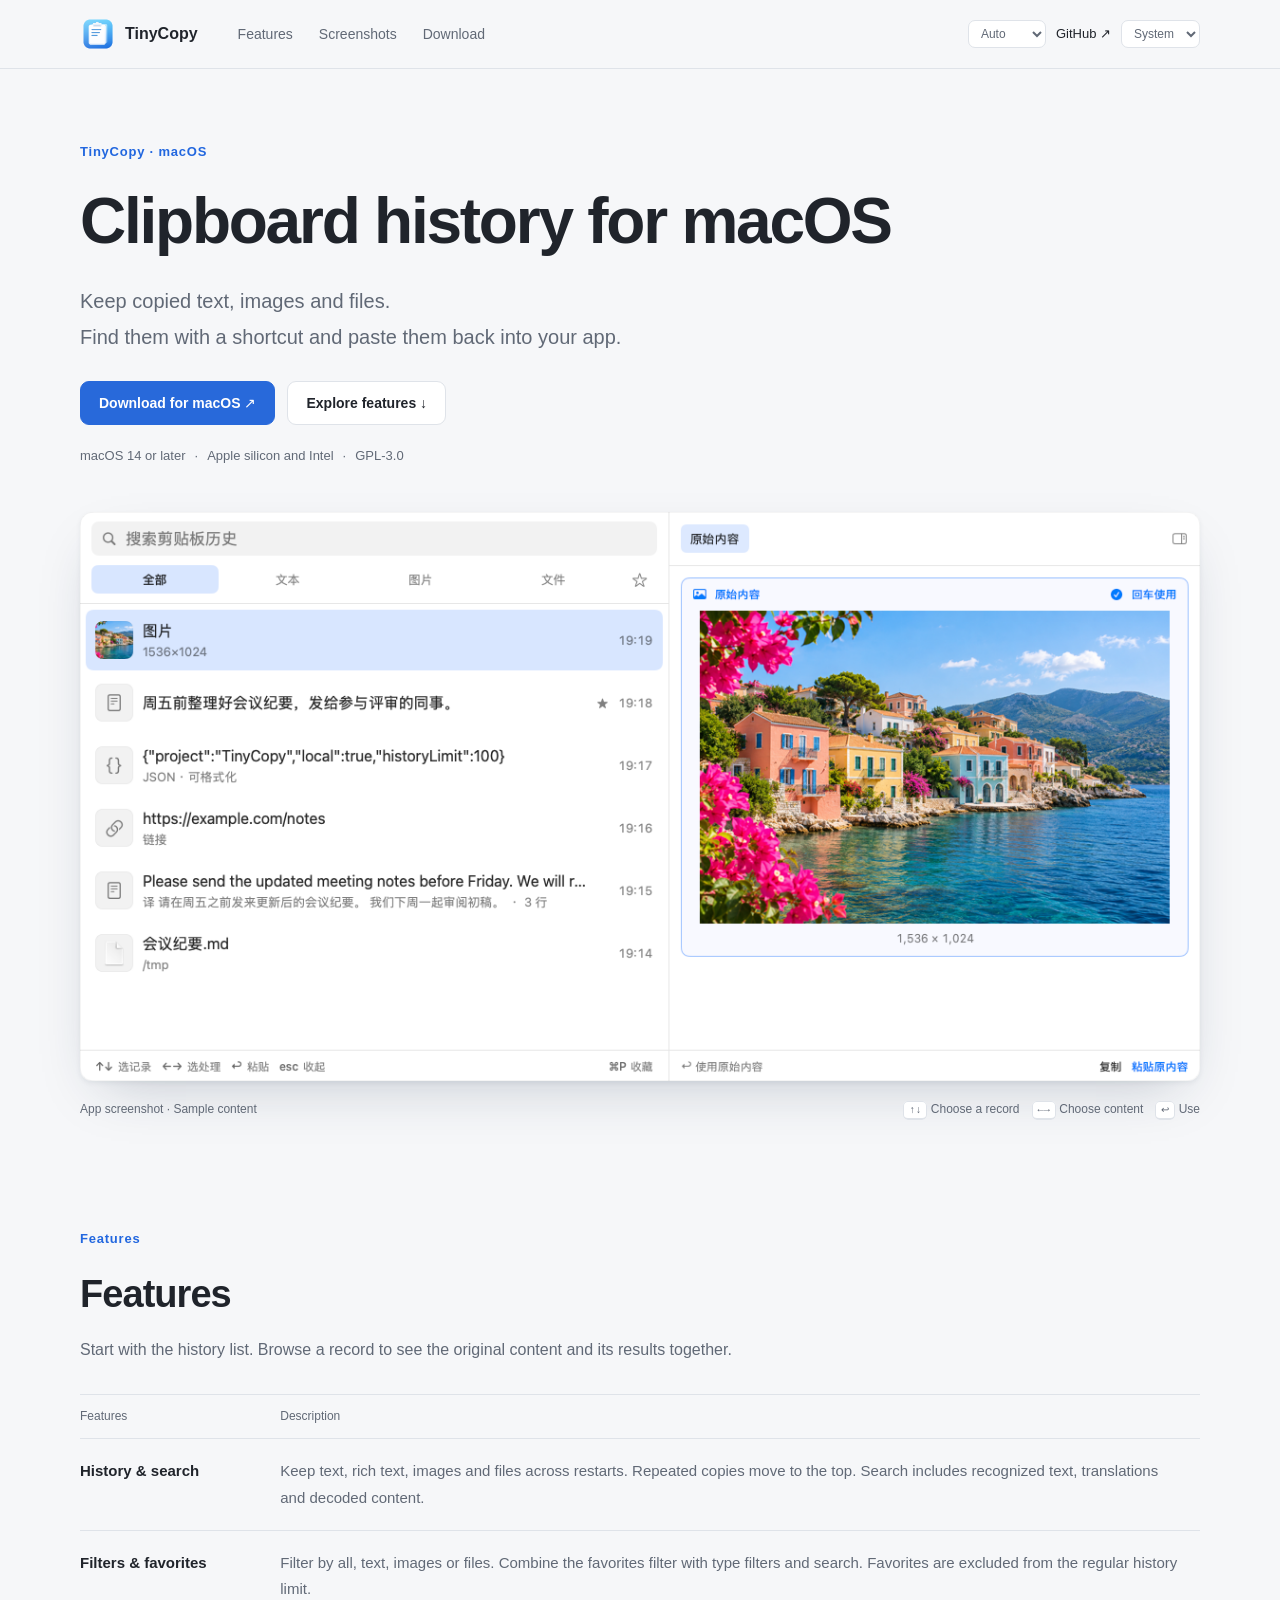
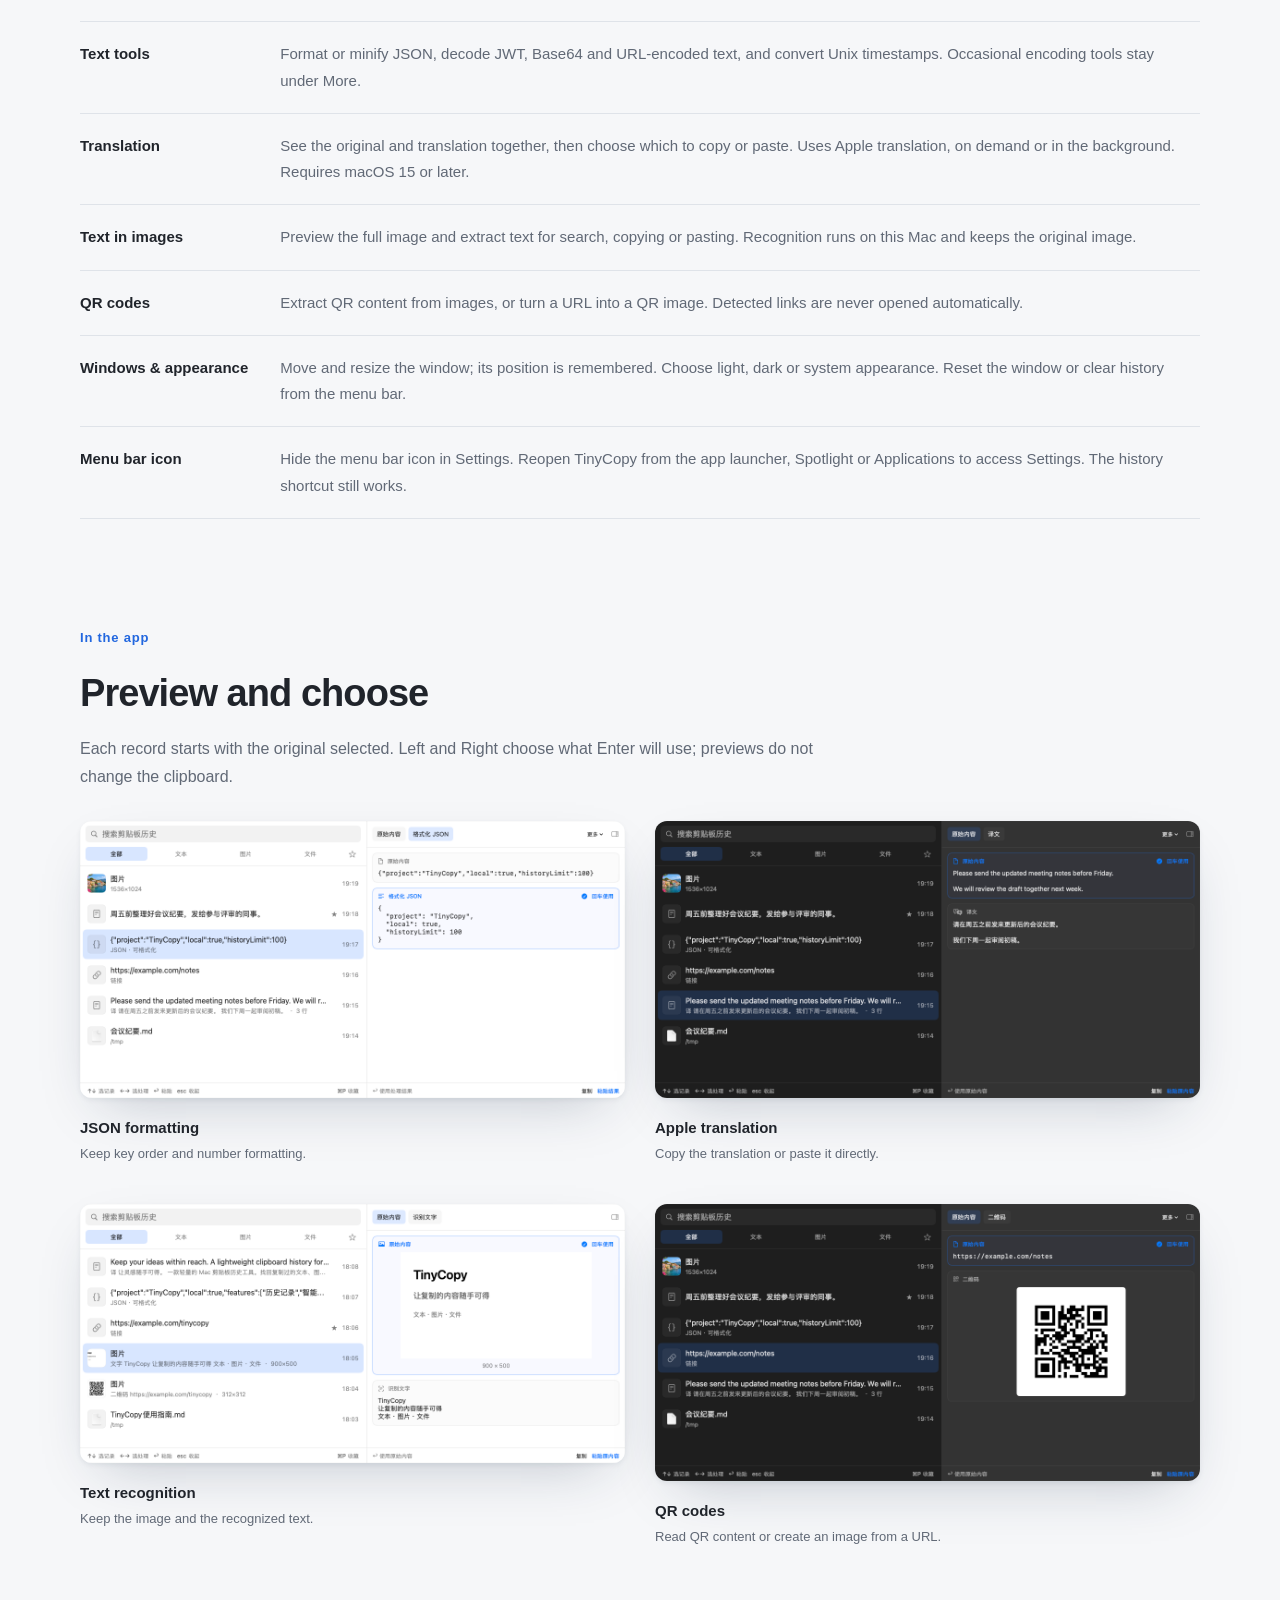
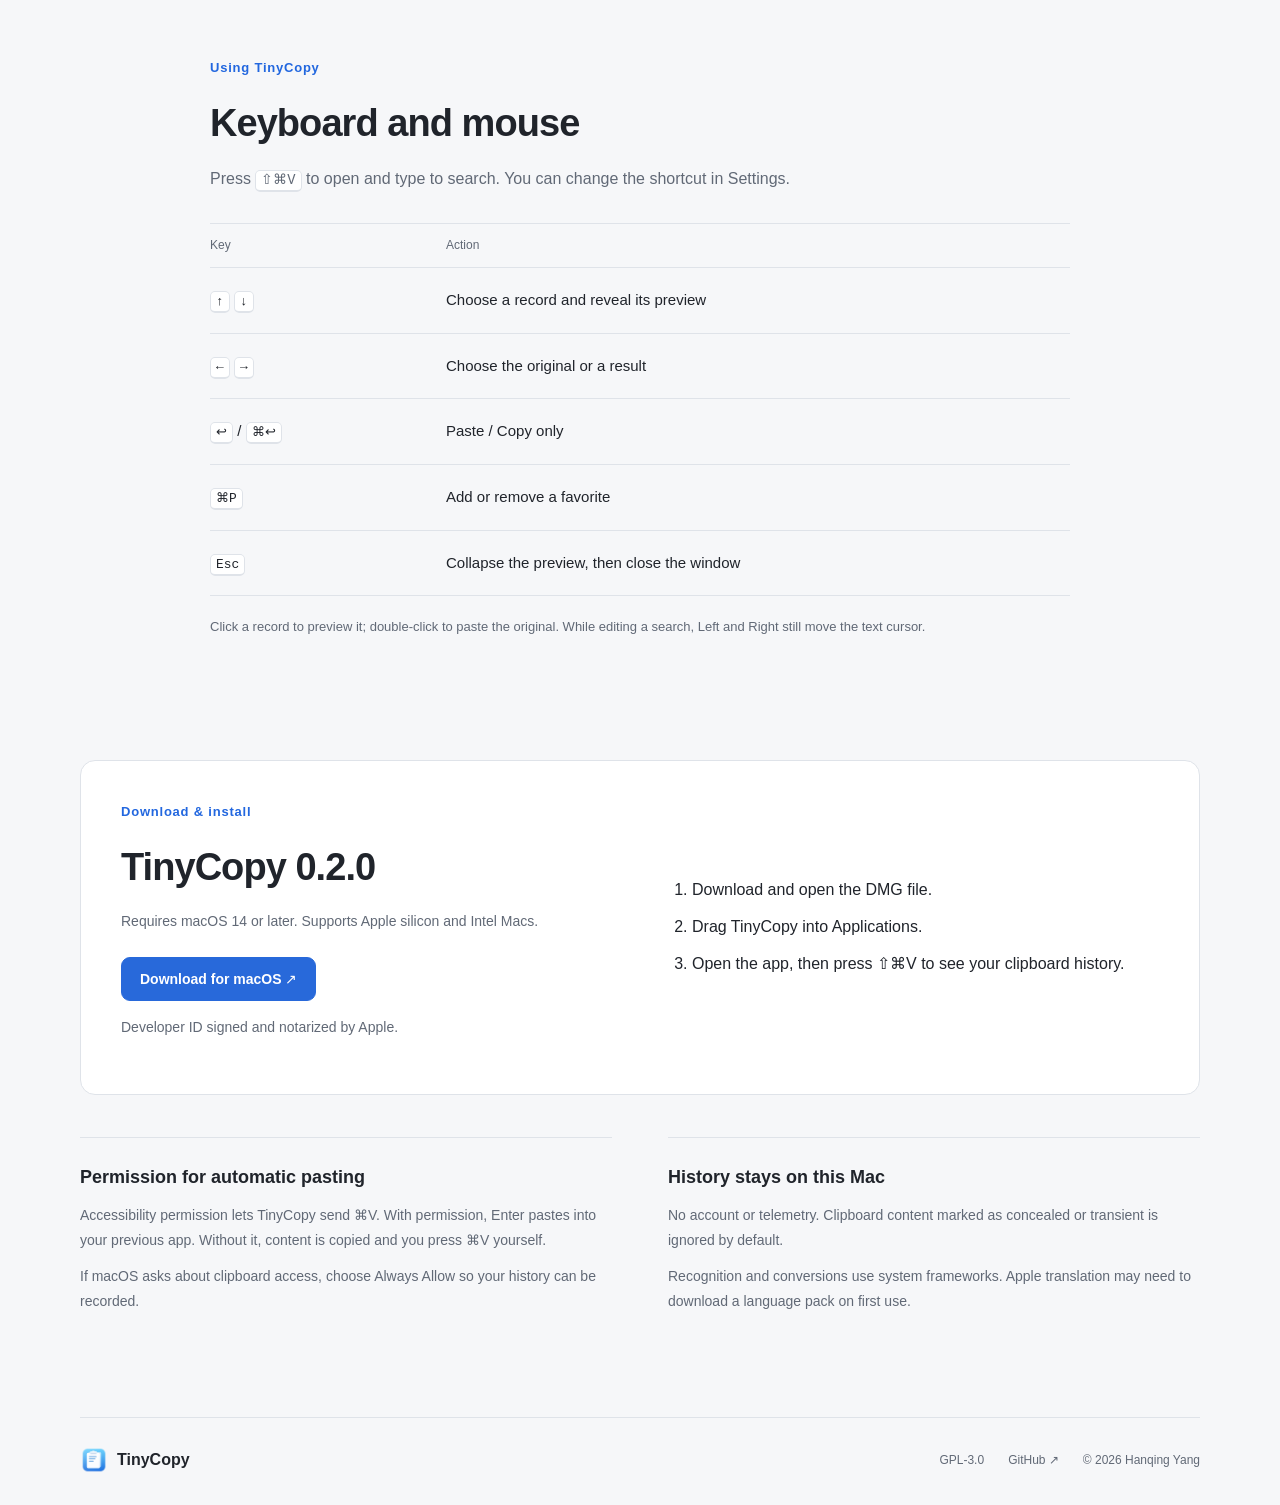
==== index.html @ bf24786d "Release TinyCopy 0.2.0" ====
<!doctype html>
<html lang="zh-CN">
<head>
  <meta charset="utf-8">
  <meta name="viewport" content="width=device-width, initial-scale=1">
  <meta name="description" content="TinyCopy 是一个 macOS 剪贴板历史工具，支持文本、图片、文件、搜索收藏、翻译、图片文字识别和二维码。GPL-3.0 开源。">
  <meta name="github-repository" content="YangHanqing/tinycopy">
  <meta property="og:title" content="TinyCopy — macOS 剪贴板历史工具">
  <meta property="og:description" content="保存复制过的文字、图片和文件。支持搜索、收藏、翻译和图片识别。">
  <meta property="og:type" content="website">
  <meta property="og:image" content="https://yanghanqing.github.io/tinycopy/assets/overview.png">
  <meta property="og:url" content="https://yanghanqing.github.io/tinycopy/">
  <meta name="twitter:card" content="summary_large_image">
  <title>TinyCopy — macOS 剪贴板历史工具</title>
  <link rel="icon" type="image/png" href="assets/icon.png">
  <link rel="apple-touch-icon" href="assets/icon.png">
  <script>
    try {
      var t = localStorage.getItem('tinycopy-theme');
      if (t === 'light' || t === 'dark') document.documentElement.dataset.theme = t;
      var l = localStorage.getItem('tinycopy-language');
      var browserLanguage = (navigator.languages && navigator.languages[0]) || navigator.language || 'en';
      document.documentElement.lang = (l === 'zh' || (l !== 'en' && /^zh/i.test(browserLanguage))) ? 'zh-CN' : 'en';
    } catch (_) {}
  </script>
  <link rel="stylesheet" href="style.css">
  <script src="script.js" defer></script>
</head>
<body>
  <a class="skip" href="#main" data-i18n="skip">跳到正文</a>
  <header class="topbar">
    <div class="wrap nav-row">
      <a class="brand" href="#"><img src="assets/icon.png" width="36" height="36" alt=""><span>TinyCopy</span></a>
      <nav aria-label="主导航" data-i18n-aria="navLabel"><a href="#features" data-i18n="navFeatures">功能</a><a href="#screenshots" data-i18n="navScreenshots">截图</a><a href="#install" data-i18n="navInstall">安装</a></nav>
      <div class="nav-tools">
        <label class="language-picker"><span class="sr-only">语言 / Language</span><select id="language" aria-label="语言 / Language"><option value="auto" data-i18n="langAuto">自动</option><option value="zh">中文</option><option value="en">English</option></select></label>
        <a data-repository-link hidden>GitHub ↗</a>
        <label class="theme-picker"><span class="sr-only" data-i18n="themeLabel">页面外观</span><select id="theme"><option value="system" data-i18n="themeSystem">跟随系统</option><option value="light" data-i18n="themeLight">浅色</option><option value="dark" data-i18n="themeDark">深色</option></select></label>
      </div>
    </div>
  </header>
  <main id="main">
    <section class="hero wrap">
      <p class="eyebrow">TinyCopy · macOS</p>
      <h1 data-i18n="title">macOS 剪贴板历史工具</h1>
      <p class="intro" data-i18n="intro">保存复制过的文字、图片和文件。<br>用快捷键查找，再粘贴回原来的应用。</p>
      <div class="actions"><a class="button primary" href="#install" data-i18n="download" data-releases-link>下载 macOS 版 ↗</a><a class="button" href="#features" data-i18n="seeFeatures">查看功能 ↓</a></div>
      <p class="meta"><span data-i18n="metaOS">macOS 14 及以上</span><i>·</i><span data-i18n="metaArch">Apple 芯片与 Intel</span><i>·</i><span class="license">GPL-3.0</span></p>
      <figure class="hero-figure">
        <button class="screenshot hero-shot" data-zoom aria-label="放大主界面截图" data-i18n-aria="zoomHero">
          <img class="light-shot" src="assets/overview.png" width="1180" height="600" alt="TinyCopy 浅色主界面，左侧为历史记录，右侧预览彩色海滨图片" data-i18n-alt="alt0">
          <img class="dark-shot" src="assets/overview-dark.png" width="1180" height="600" alt="TinyCopy 深色主界面与彩色图片预览" data-i18n-alt="alt1">
        </button>
        <figcaption><span data-i18n="heroCaption">主界面 · 示例内容</span><span><kbd>↑↓</kbd> <span data-i18n="keyRecords">选记录</span>　<kbd>←→</kbd> <span data-i18n="keyContent">选处理</span>　<kbd>↩</kbd> <span data-i18n="keyUse">使用</span></span></figcaption>
      </figure>
    </section>
    <section class="wrap section" id="features">
      <div class="section-heading"><p class="eyebrow" data-i18n="navFeatures">功能</p><h2 data-i18n="featuresTitle">功能一览</h2><p data-i18n="featuresIntro">默认打开历史列表。浏览记录时展开预览，原始内容与处理结果同时显示。</p></div>
      <div class="table-wrap"><table class="feature-table">
        <thead><tr><th scope="col" data-i18n="navFeatures">功能</th><th scope="col" data-i18n="tableDescription">说明</th></tr></thead>
        <tbody>
          <tr><th scope="row" data-i18n="historyName">历史与搜索</th><td data-i18n="historyDescription">记录文本、富文本、图片和文件，重启后保留。重复复制的内容移到顶部；搜索也能找到识别文字、译文和解码结果。</td></tr>
          <tr><th scope="row" data-i18n="favoritesName">分类与收藏</th><td data-i18n="favoritesDescription">按全部、文本、图片、文件筛选。星标可只看收藏，与分类和搜索叠加；收藏记录不受普通历史条数限制。</td></tr>
          <tr><th scope="row" data-i18n="toolsName">智能转换</th><td data-i18n="toolsDescription">JSON 格式化与压缩，JWT、Base64 和 URL 解码，Unix 时间戳转换。低频编码工具放在“更多”中。</td></tr>
          <tr><th scope="row" data-i18n="translationName">翻译</th><td data-i18n="translationDescription">同时查看原文和译文，选择后复制或粘贴。使用系统翻译，支持按需或自动后台翻译；需要 macOS 15 及以上。</td></tr>
          <tr><th scope="row" data-i18n="ocrName">图片文字</th><td data-i18n="ocrDescription">预览完整图片，提取文字用于搜索、复制和粘贴。文字识别在本机完成，不替换原图。</td></tr>
          <tr><th scope="row" data-i18n="qrName">二维码</th><td data-i18n="qrDescription">从图片中提取二维码内容，也可把网址生成二维码图片。不会自动打开识别出的链接。</td></tr>
          <tr><th scope="row" data-i18n="windowName">窗口与外观</th><td data-i18n="windowDescription">拖动、缩放并记住位置；支持浅色、深色和跟随系统。托盘菜单可重置窗口和清空历史。</td></tr>
          <tr><th scope="row" data-i18n="menuName">菜单栏入口</th><td data-i18n="menuDescription">可在设置中关闭菜单栏图标。关闭后，从应用启动器、Spotlight 或“应用程序”打开 TinyCopy 进入设置；历史快捷键仍可用。</td></tr>
        </tbody>
      </table></div>
    </section>
    <section class="wrap section" id="screenshots">
      <div class="section-heading"><p class="eyebrow" data-i18n="galleryEyebrow">实际界面</p><h2 data-i18n="galleryTitle">预览与处理</h2><p data-i18n="galleryDescription">每次换记录都选中原始内容。左右键只改变回车要使用的内容，不会自动改动剪贴板。</p></div>
      <div class="gallery">
        <figure><button class="screenshot" data-zoom aria-label="放大 JSON 转换截图" data-i18n-aria="zoomJSON"><img src="assets/smart-actions.png" width="1180" height="600" alt="JSON 原文和格式化结果" data-i18n-alt="alt2" loading="lazy"></button><figcaption><strong data-i18n="jsonCaption">JSON 格式化</strong><span data-i18n="jsonNote">保留键顺序和数字写法。</span></figcaption></figure>
        <figure><button class="screenshot" data-zoom aria-label="放大翻译截图" data-i18n-aria="zoomTranslation"><img src="assets/translation.png" width="1180" height="600" alt="英文原文与中文译文同时显示" data-i18n-alt="alt3" loading="lazy"></button><figcaption><strong data-i18n="translateCaption">系统翻译</strong><span data-i18n="translateNote">译文可复制，也可直接粘贴。</span></figcaption></figure>
        <figure><button class="screenshot" data-zoom aria-label="放大图片文字识别截图" data-i18n-aria="zoomOCR"><img src="assets/image-text.png" width="1180" height="560" alt="图片及识别出的文字" data-i18n-alt="alt4" loading="lazy"></button><figcaption><strong data-i18n="ocrCaption">图片文字识别</strong><span data-i18n="ocrNote">原图和文字都保留。</span></figcaption></figure>
        <figure><button class="screenshot" data-zoom aria-label="放大二维码截图" data-i18n-aria="zoomQR"><img src="assets/qrcode.png" width="1180" height="600" alt="根据网址生成的正方形二维码" data-i18n-alt="alt5" loading="lazy"></button><figcaption><strong data-i18n="qrName">二维码</strong><span data-i18n="qrNote">提取内容，或从网址生成图片。</span></figcaption></figure>
      </div>
    </section>
    <section class="wrap section usage" id="usage">
      <div class="section-heading"><p class="eyebrow" data-i18n="usageEyebrow">操作</p><h2 data-i18n="usageTitle">快捷键与鼠标</h2><p><span data-i18n="openBefore">按</span> <kbd>⇧⌘V</kbd> <span data-i18n="openAfter">打开，直接输入关键词搜索。快捷键可在设置中修改。</span></p></div>
      <div class="table-wrap"><table class="key-table"><thead><tr><th data-i18n="keyHeading">按键</th><th data-i18n="actionHeading">作用</th></tr></thead><tbody>
        <tr><td><kbd>↑</kbd> <kbd>↓</kbd></td><td data-i18n="keyMove">切换记录并展开预览</td></tr><tr><td><kbd>←</kbd> <kbd>→</kbd></td><td data-i18n="keySelect">选择原始内容或处理结果</td></tr><tr><td><kbd>↩</kbd> / <kbd>⌘↩</kbd></td><td data-i18n="keyPaste">粘贴 / 只复制</td></tr><tr><td><kbd>⌘P</kbd></td><td data-i18n="keyFavorite">收藏或取消收藏</td></tr><tr><td><kbd>Esc</kbd></td><td data-i18n="keyEscape">先收起预览，再关闭窗口</td></tr>
      </tbody></table></div>
      <p class="small-note" data-i18n="mouse">鼠标单击预览，双击粘贴原始内容。搜索文字编辑时，左右键仍用于移动光标。</p>
    </section>
    <section class="wrap section" id="install">
      <div class="install-block">
        <div><p class="eyebrow" data-i18n="installEyebrow">下载与安装</p><h2 data-i18n="installTitle">TinyCopy 0.2.0</h2><p data-i18n="installRequirements">需要 macOS 14 或更高版本，支持 Apple 芯片和 Intel Mac。</p><a class="button primary" data-releases-link href="https://github.com/YangHanqing/tinycopy/releases/latest" data-i18n="download">下载 macOS 版 ↗</a><p class="release-note" data-i18n="signed">Developer ID 签名，已通过 Apple 公证。</p></div>
        <ol class="install-steps"><li data-i18n="installStep1">下载并打开 DMG 文件。</li><li data-i18n="installStep2">将 TinyCopy 拖到“应用程序”文件夹。</li><li data-i18n="installStep3">打开应用，按 ⇧⌘V 查看剪贴板历史。</li></ol>
      </div>
      <div class="notes-grid"><article><h3 data-i18n="permissionTitle">自动粘贴需要授权</h3><p data-i18n="permissionDescription">辅助功能权限用于模拟 ⌘V。已授权时，回车直接粘贴到之前的应用；未授权时，内容只放回剪贴板，需自行按 ⌘V。</p><p data-i18n="clipboardPermission">若系统询问剪贴板访问权限，请选择“始终允许”，以便记录历史。</p></article><article><h3 data-i18n="privacyTitle">历史记录保存在本机</h3><p data-i18n="privacyDescription">没有账户，不收集遥测数据。默认忽略应用标记的保密或临时内容。</p><p data-i18n="frameworks">识别与转换使用系统框架；翻译首次使用某种语言时，可能需要系统下载语言包。</p></article></div>
    </section>
  </main>
  <footer class="wrap footer"><a class="brand" href="#"><img src="assets/icon.png" width="28" height="28" alt="">TinyCopy</a><div><a href="LICENSE">GPL-3.0</a><a data-repository-link hidden>GitHub ↗</a><span>© 2026 Hanqing Yang</span></div></footer>
  <dialog id="zoom" aria-label="截图大图" data-i18n-aria="zoomDialog"><button class="zoom-close" type="button" aria-label="关闭大图" data-i18n-aria="closeZoom" data-i18n="close">关闭 ×</button><img alt=""></dialog>
</body>
</html>
---- style.css ----
:root{color-scheme:light;--bg:#f6f7f9;--surface:#fff;--text:#20242b;--muted:#616976;--line:#dfe3e9;--accent:#2267df;--soft:#e9effb;--shadow:0 2px 5px #172a4610,0 22px 55px -22px #172a4640}
@media(prefers-color-scheme:dark){:root:not([data-theme=light]){color-scheme:dark;--bg:#17191d;--surface:#22252b;--text:#ebedf1;--muted:#a3aab5;--line:#363b44;--accent:#8db4ff;--soft:#273955;--shadow:0 2px 6px #0003,0 22px 55px -22px #0008}}
:root[data-theme=dark]{color-scheme:dark;--bg:#17191d;--surface:#22252b;--text:#ebedf1;--muted:#a3aab5;--line:#363b44;--accent:#8db4ff;--soft:#273955;--shadow:0 2px 6px #0003,0 22px 55px -22px #0008}
*{box-sizing:border-box}html{scroll-behavior:smooth;scroll-padding-top:88px}body{margin:0;background:var(--bg);color:var(--text);font:16px/1.75 -apple-system,BlinkMacSystemFont,"PingFang SC","Helvetica Neue",sans-serif;-webkit-font-smoothing:antialiased}a{color:inherit}button,select{font:inherit}button{color:inherit}button,a,select,summary{-webkit-tap-highlight-color:transparent}button:focus-visible,a:focus-visible,select:focus-visible,summary:focus-visible{outline:3px solid var(--accent);outline-offset:5px}.wrap{width:min(1120px,calc(100% - 64px));margin-inline:auto}img{display:block;max-width:100%;height:auto}figure{margin:0}h1,h2,h3,p{margin-top:0}h1{font-size:clamp(34px,5.6vw,64px);font-weight:650;line-height:1.24;letter-spacing:-.035em;margin-bottom:22px}h2{font-size:clamp(27px,3.2vw,38px);font-weight:620;line-height:1.35;letter-spacing:-.025em;margin-bottom:16px}h3{font-size:18px;font-weight:600;margin-bottom:10px}.sr-only{position:absolute;width:1px;height:1px;overflow:hidden;clip-path:inset(50%)}[hidden]{display:none!important}.skip{position:fixed;top:-100px;left:20px;z-index:99;background:var(--surface);padding:8px 14px}.skip:focus{top:10px}
.topbar{position:sticky;top:0;z-index:10;background:var(--bg);border-bottom:1px solid var(--line)}.nav-row{min-height:68px;display:flex;align-items:center;gap:40px}.brand{display:inline-flex;align-items:center;gap:9px;text-decoration:none;font-weight:650;white-space:nowrap}.brand img{flex:none}.nav-row nav{display:flex;gap:26px;font-size:14px;color:var(--muted)}.nav-row nav a,.nav-tools a{text-decoration:none}.nav-row a:hover{color:var(--accent)}.nav-tools{display:flex;align-items:center;gap:20px;margin-left:auto;font-size:13px}.theme-picker select{max-width:120px;color:var(--muted);background:var(--surface);border:1px solid var(--line);border-radius:7px;padding:5px 8px;font-size:12px}
.hero{padding-top:72px}.eyebrow{color:var(--accent);font-size:13px;font-weight:600;letter-spacing:.06em;margin-bottom:18px}.intro{font-size:20px;line-height:1.8;color:var(--muted);margin-bottom:26px}.actions{display:flex;gap:12px;flex-wrap:wrap}.button{display:inline-flex;gap:24px;align-items:center;justify-content:center;min-height:44px;padding:8px 18px;border:1px solid var(--line);border-radius:9px;background:var(--surface);text-decoration:none;font-size:14px;font-weight:550}.button.primary{background:#2869da;color:#fff;border-color:#2869da}.button:hover{filter:brightness(.95)}.meta{font-size:13px;color:var(--muted);margin:20px 0 0}.meta span{margin-inline:9px}.hero-figure{margin-top:44px}.screenshot{padding:0;border:0;background:transparent;display:block;width:100%;cursor:zoom-in;border-radius:12px;box-shadow:var(--shadow);overflow:hidden}.screenshot img{width:100%}.hero-figure figcaption{display:flex;justify-content:space-between;gap:16px;margin-top:18px;color:var(--muted);font-size:12px}.dark-shot{display:none}@media(prefers-color-scheme:dark){:root:not([data-theme=light]) .dark-shot{display:block}:root:not([data-theme=light]) .light-shot{display:none}}:root[data-theme=dark] .dark-shot{display:block}:root[data-theme=dark] .light-shot{display:none}
.section{padding-top:108px}.section-heading{max-width:760px;margin-bottom:30px}.section-heading p:not(.eyebrow){color:var(--muted);margin-bottom:0}.table-wrap{width:100%;overflow-x:auto;border-top:1px solid var(--line)}table{border-collapse:collapse;width:100%;text-align:left;font-size:15px}th,td{padding:19px 16px;border-bottom:1px solid var(--line);vertical-align:top}thead{font-size:12px;color:var(--muted)}thead th{font-weight:500;padding-block:11px}.feature-table tbody th{width:180px;font-size:15px;font-weight:550;white-space:nowrap}.feature-table td{color:var(--muted)}th:first-child,td:first-child{padding-left:0}.gallery{display:grid;grid-template-columns:repeat(2,minmax(0,1fr));gap:38px 30px}.gallery figcaption{display:flex;flex-direction:column;gap:2px;margin-top:17px;font-size:13px;color:var(--muted)}.gallery figcaption strong{font-size:15px;font-weight:550;color:var(--text)}.usage{max-width:860px;margin-inline:auto}.key-table td:first-child{width:220px}kbd,code{font-family:ui-monospace,"SF Mono",Menlo,monospace}kbd{white-space:nowrap;font-size:.86em;border:1px solid var(--line);border-bottom-width:2px;border-radius:5px;padding:2px 5px;background:var(--surface)}.small-note{font-size:13px;color:var(--muted);margin-top:20px}
.install-block{display:grid;grid-template-columns:1fr 1fr;gap:56px;padding:40px;border:1px solid var(--line);border-radius:15px;background:var(--surface)}.install-block p:not(.eyebrow){color:var(--muted);font-size:14px}.install-block .button{margin-top:10px}.release-note{margin-top:14px}.install-details summary{cursor:pointer;font-size:15px;font-weight:550}.install-details p{margin-top:15px}.install-details pre{white-space:pre-wrap;word-break:break-word;font-size:13px;line-height:1.9;padding:18px;background:var(--bg);border:1px solid var(--line);border-radius:8px;overflow:auto}.notes-grid{display:grid;grid-template-columns:1fr 1fr;gap:56px;margin-top:42px}.notes-grid article{border-top:1px solid var(--line);padding-top:24px}.notes-grid p{font-size:14px;color:var(--muted);margin-bottom:12px}.footer{border-top:1px solid var(--line);margin-top:92px;padding-top:28px;padding-bottom:32px;display:flex;justify-content:space-between;align-items:center;gap:24px}.footer>div{display:flex;align-items:center;gap:24px;color:var(--muted);font-size:12px}.footer a{text-decoration:none}
dialog{max-width:min(96vw,1400px);max-height:94vh;padding:48px 16px 16px;border:1px solid var(--line);border-radius:14px;background:var(--surface);color:var(--text);overflow:auto}dialog::backdrop{background:#0b111cbb;backdrop-filter:blur(8px)}dialog img{max-height:calc(90vh - 64px);object-fit:contain}.zoom-close{position:absolute;right:16px;top:10px;border:0;background:transparent;padding:4px 6px;cursor:pointer;font-size:13px}
@media(max-width:760px){.wrap{width:calc(100% - 36px)}.nav-row{min-height:60px;gap:16px}.nav-row nav{display:none}.nav-tools{gap:12px}.brand img{width:31px;height:31px}.hero{padding-top:44px}.intro{font-size:17px}.meta{font-size:12px;max-width:290px;line-height:2}.hero-figure{margin-top:30px}.hero-figure figcaption{flex-direction:column;gap:8px;font-size:11px}.section{padding-top:68px}.feature-table tbody th{width:102px;font-size:14px}td,th{padding:16px 10px}table{font-size:14px}.gallery{grid-template-columns:1fr;gap:28px}.install-block{grid-template-columns:1fr;gap:22px;padding:24px}.notes-grid{grid-template-columns:1fr;gap:22px}.footer{margin-top:64px;align-items:flex-start;flex-direction:column;gap:16px}.footer>div{gap:20px;flex-wrap:wrap}.key-table td:first-child{width:140px}}
@media(prefers-reduced-motion:reduce){html{scroll-behavior:auto}}

.intro{white-space:pre-line}.meta>span{margin:0;display:inline}.meta>i{font-style:normal;margin-inline:9px}.meta .license{white-space:nowrap}.language-picker select{color:var(--muted);background:var(--surface);border:1px solid var(--line);border-radius:7px;padding:5px 8px;font-size:12px;max-width:90px}.install-steps{padding-left:24px;margin:4px 0;font-size:16px;line-height:2.3}.install-block{align-items:center}.nav-tools{gap:10px}
@media(max-width:440px){.nav-row{gap:8px}.nav-tools{gap:6px}.theme-picker select{max-width:92px;font-size:11px}.language-picker select{max-width:76px;font-size:11px}.nav-tools>a{display:none}.meta{max-width:none}.brand{font-size:15px}.hero{padding-top:36px}h1{font-size:34px}.install-steps{font-size:14px;line-height:2}}

@media(max-width:760px){.feature-table tbody th{white-space:normal}}
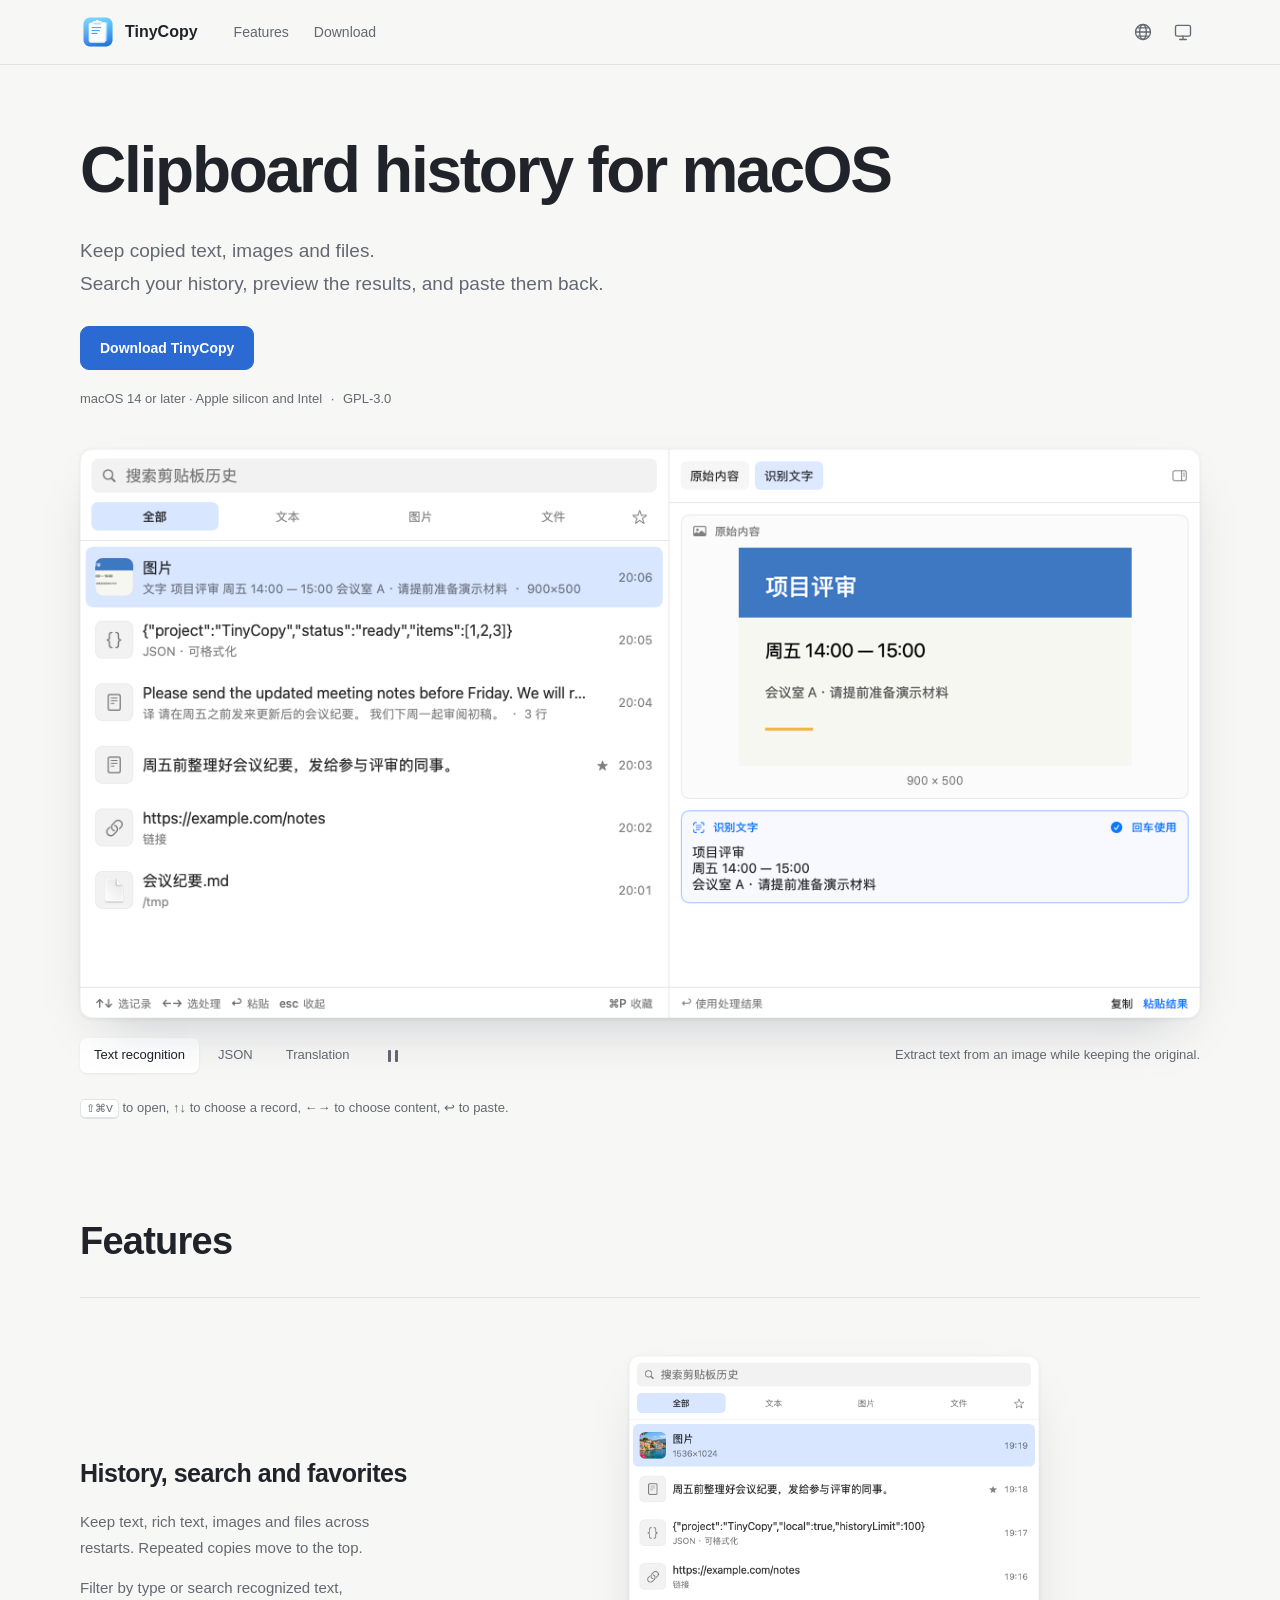
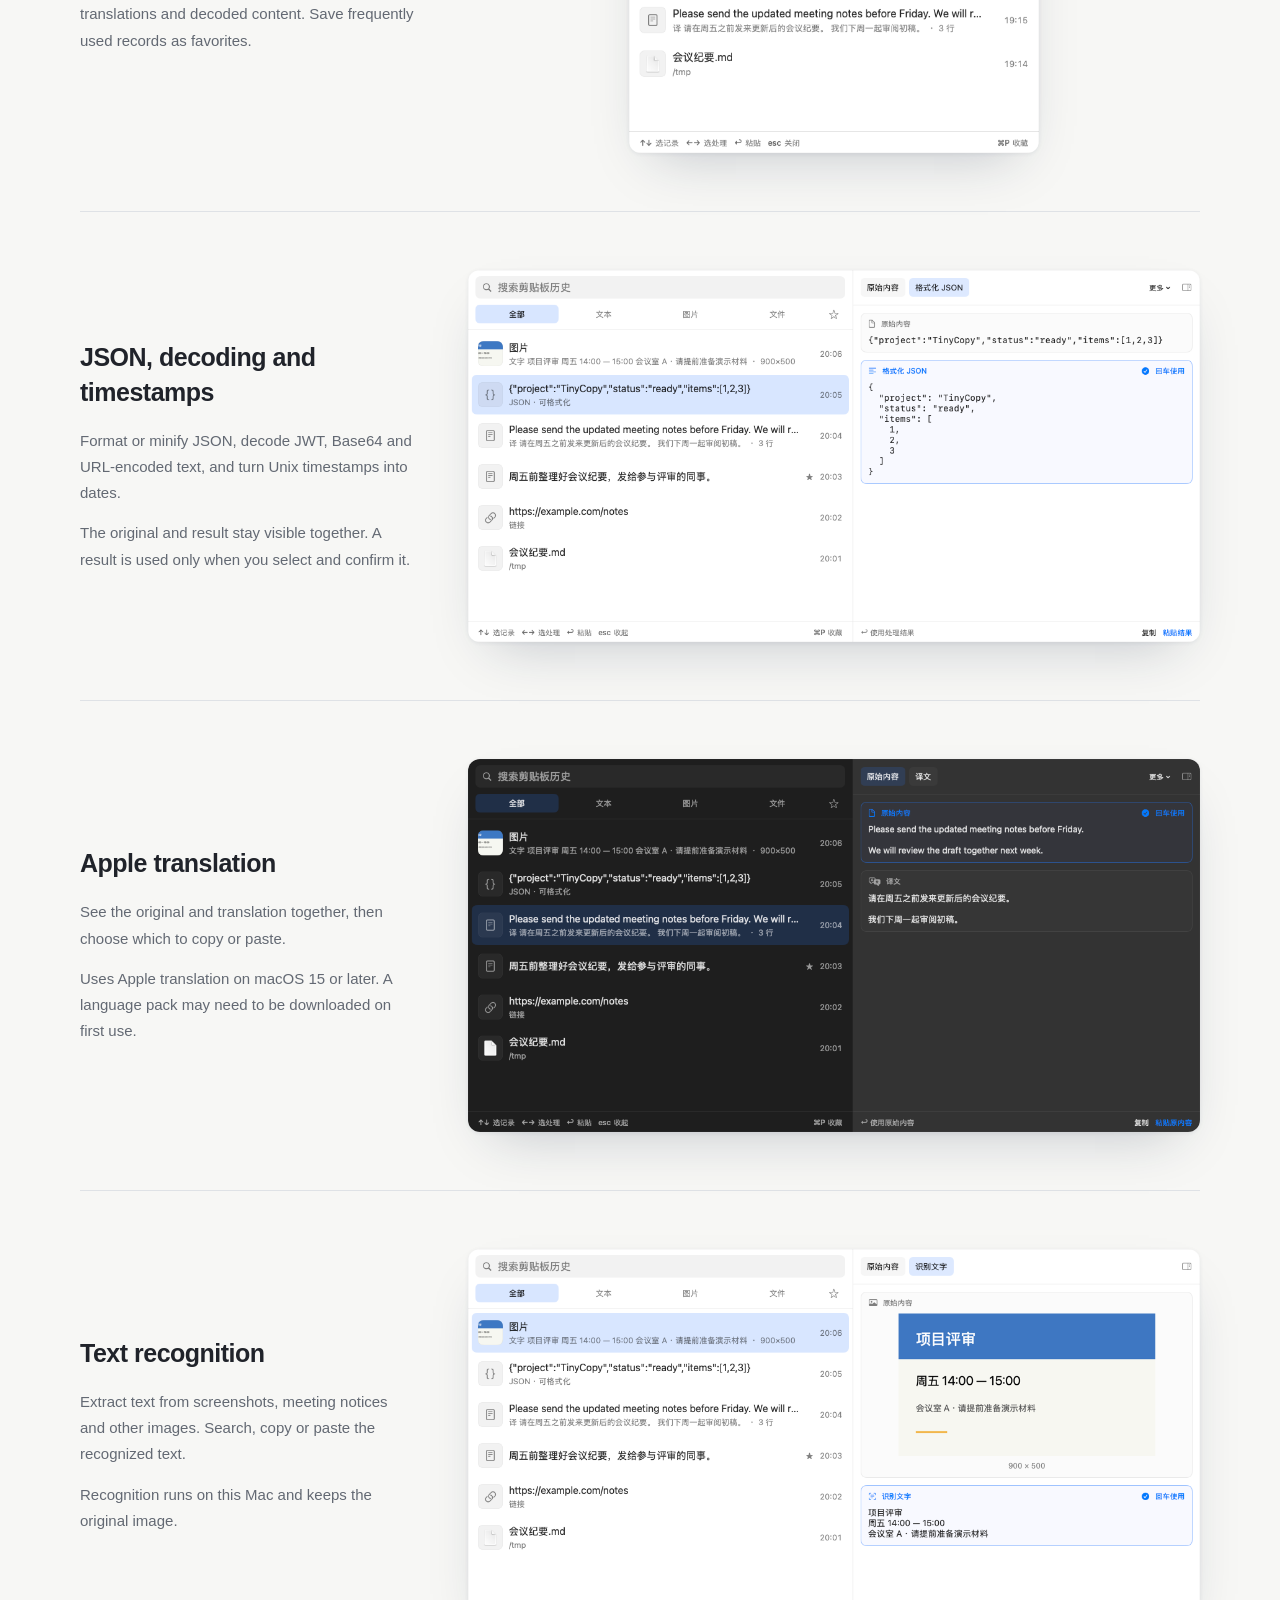
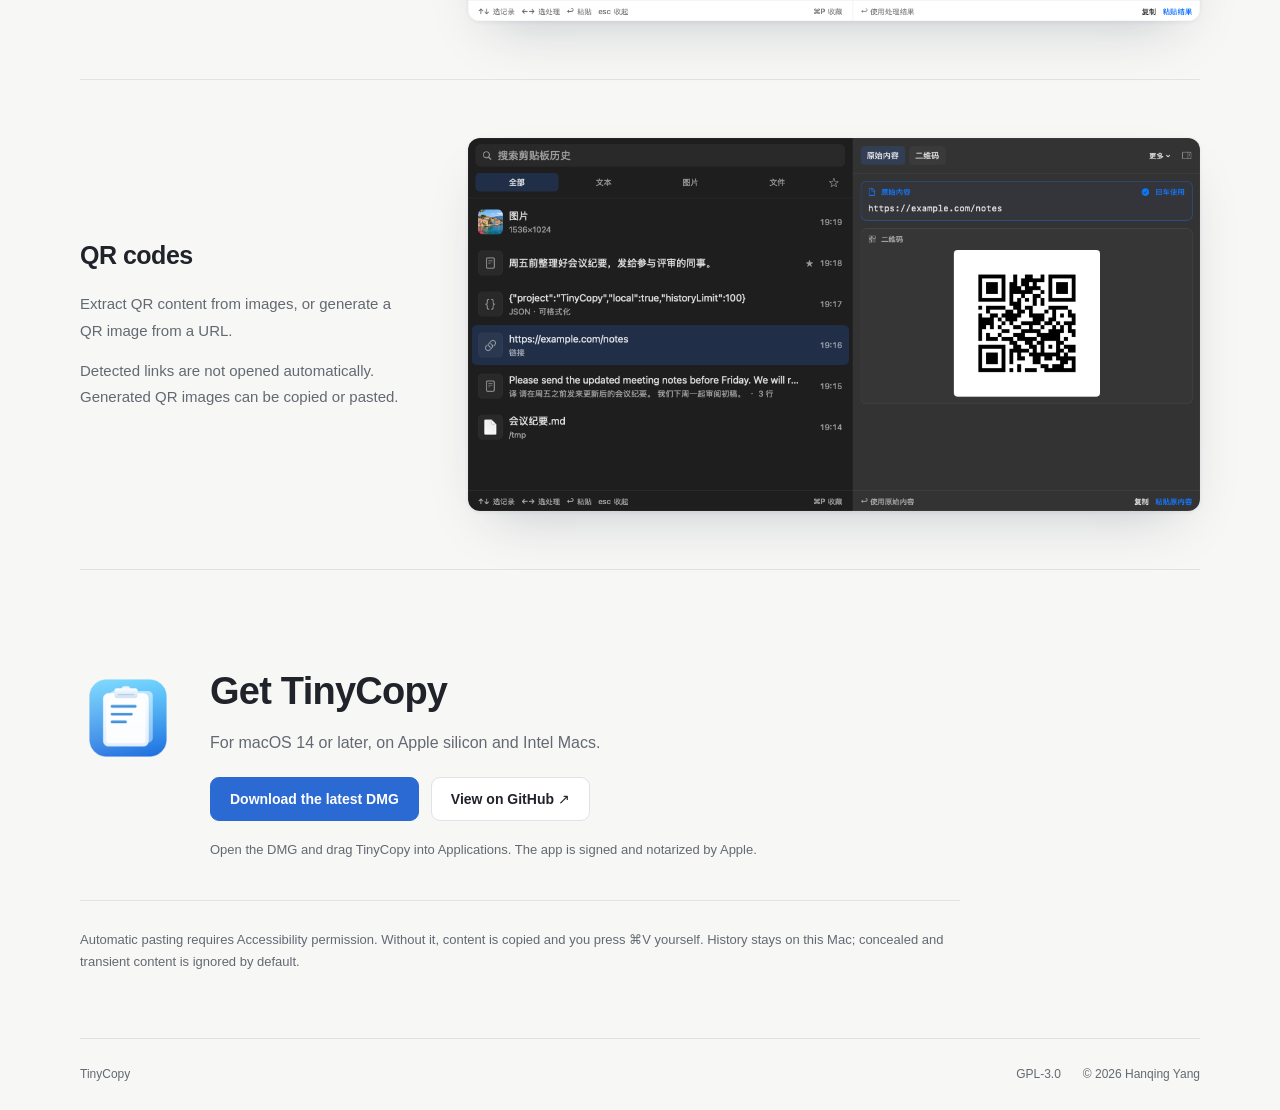
==== commit 53dc1e5f: "Refresh product page and bilingual README" ====
--- a/index.html
+++ b/index.html
@@ -1,100 +1,93 @@
 <!doctype html>
 <html lang="zh-CN">
 <head>
-  <meta charset="utf-8">
-  <meta name="viewport" content="width=device-width, initial-scale=1">
-  <meta name="description" content="TinyCopy 是一个 macOS 剪贴板历史工具，支持文本、图片、文件、搜索收藏、翻译、图片文字识别和二维码。GPL-3.0 开源。">
-  <meta name="github-repository" content="YangHanqing/tinycopy">
-  <meta property="og:title" content="TinyCopy — macOS 剪贴板历史工具">
-  <meta property="og:description" content="保存复制过的文字、图片和文件。支持搜索、收藏、翻译和图片识别。">
-  <meta property="og:type" content="website">
-  <meta property="og:image" content="https://yanghanqing.github.io/tinycopy/assets/overview.png">
-  <meta property="og:url" content="https://yanghanqing.github.io/tinycopy/">
-  <meta name="twitter:card" content="summary_large_image">
-  <title>TinyCopy — macOS 剪贴板历史工具</title>
-  <link rel="icon" type="image/png" href="assets/icon.png">
-  <link rel="apple-touch-icon" href="assets/icon.png">
-  <script>
-    try {
-      var t = localStorage.getItem('tinycopy-theme');
-      if (t === 'light' || t === 'dark') document.documentElement.dataset.theme = t;
-      var l = localStorage.getItem('tinycopy-language');
-      var browserLanguage = (navigator.languages && navigator.languages[0]) || navigator.language || 'en';
-      document.documentElement.lang = (l === 'zh' || (l !== 'en' && /^zh/i.test(browserLanguage))) ? 'zh-CN' : 'en';
-    } catch (_) {}
-  </script>
-  <link rel="stylesheet" href="style.css">
-  <script src="script.js" defer></script>
-</head>
-<body>
-  <a class="skip" href="#main" data-i18n="skip">跳到正文</a>
-  <header class="topbar">
-    <div class="wrap nav-row">
-      <a class="brand" href="#"><img src="assets/icon.png" width="36" height="36" alt=""><span>TinyCopy</span></a>
-      <nav aria-label="主导航" data-i18n-aria="navLabel"><a href="#features" data-i18n="navFeatures">功能</a><a href="#screenshots" data-i18n="navScreenshots">截图</a><a href="#install" data-i18n="navInstall">安装</a></nav>
-      <div class="nav-tools">
-        <label class="language-picker"><span class="sr-only">语言 / Language</span><select id="language" aria-label="语言 / Language"><option value="auto" data-i18n="langAuto">自动</option><option value="zh">中文</option><option value="en">English</option></select></label>
-        <a data-repository-link hidden>GitHub ↗</a>
-        <label class="theme-picker"><span class="sr-only" data-i18n="themeLabel">页面外观</span><select id="theme"><option value="system" data-i18n="themeSystem">跟随系统</option><option value="light" data-i18n="themeLight">浅色</option><option value="dark" data-i18n="themeDark">深色</option></select></label>
-      </div>
-    </div>
-  </header>
-  <main id="main">
-    <section class="hero wrap">
-      <p class="eyebrow">TinyCopy · macOS</p>
-      <h1 data-i18n="title">macOS 剪贴板历史工具</h1>
-      <p class="intro" data-i18n="intro">保存复制过的文字、图片和文件。<br>用快捷键查找，再粘贴回原来的应用。</p>
-      <div class="actions"><a class="button primary" href="#install" data-i18n="download" data-releases-link>下载 macOS 版 ↗</a><a class="button" href="#features" data-i18n="seeFeatures">查看功能 ↓</a></div>
-      <p class="meta"><span data-i18n="metaOS">macOS 14 及以上</span><i>·</i><span data-i18n="metaArch">Apple 芯片与 Intel</span><i>·</i><span class="license">GPL-3.0</span></p>
-      <figure class="hero-figure">
-        <button class="screenshot hero-shot" data-zoom aria-label="放大主界面截图" data-i18n-aria="zoomHero">
-          <img class="light-shot" src="assets/overview.png" width="1180" height="600" alt="TinyCopy 浅色主界面，左侧为历史记录，右侧预览彩色海滨图片" data-i18n-alt="alt0">
-          <img class="dark-shot" src="assets/overview-dark.png" width="1180" height="600" alt="TinyCopy 深色主界面与彩色图片预览" data-i18n-alt="alt1">
-        </button>
-        <figcaption><span data-i18n="heroCaption">主界面 · 示例内容</span><span><kbd>↑↓</kbd> <span data-i18n="keyRecords">选记录</span>　<kbd>←→</kbd> <span data-i18n="keyContent">选处理</span>　<kbd>↩</kbd> <span data-i18n="keyUse">使用</span></span></figcaption>
-      </figure>
-    </section>
-    <section class="wrap section" id="features">
-      <div class="section-heading"><p class="eyebrow" data-i18n="navFeatures">功能</p><h2 data-i18n="featuresTitle">功能一览</h2><p data-i18n="featuresIntro">默认打开历史列表。浏览记录时展开预览，原始内容与处理结果同时显示。</p></div>
-      <div class="table-wrap"><table class="feature-table">
-        <thead><tr><th scope="col" data-i18n="navFeatures">功能</th><th scope="col" data-i18n="tableDescription">说明</th></tr></thead>
-        <tbody>
-          <tr><th scope="row" data-i18n="historyName">历史与搜索</th><td data-i18n="historyDescription">记录文本、富文本、图片和文件，重启后保留。重复复制的内容移到顶部；搜索也能找到识别文字、译文和解码结果。</td></tr>
-          <tr><th scope="row" data-i18n="favoritesName">分类与收藏</th><td data-i18n="favoritesDescription">按全部、文本、图片、文件筛选。星标可只看收藏，与分类和搜索叠加；收藏记录不受普通历史条数限制。</td></tr>
-          <tr><th scope="row" data-i18n="toolsName">智能转换</th><td data-i18n="toolsDescription">JSON 格式化与压缩，JWT、Base64 和 URL 解码，Unix 时间戳转换。低频编码工具放在“更多”中。</td></tr>
-          <tr><th scope="row" data-i18n="translationName">翻译</th><td data-i18n="translationDescription">同时查看原文和译文，选择后复制或粘贴。使用系统翻译，支持按需或自动后台翻译；需要 macOS 15 及以上。</td></tr>
-          <tr><th scope="row" data-i18n="ocrName">图片文字</th><td data-i18n="ocrDescription">预览完整图片，提取文字用于搜索、复制和粘贴。文字识别在本机完成，不替换原图。</td></tr>
-          <tr><th scope="row" data-i18n="qrName">二维码</th><td data-i18n="qrDescription">从图片中提取二维码内容，也可把网址生成二维码图片。不会自动打开识别出的链接。</td></tr>
-          <tr><th scope="row" data-i18n="windowName">窗口与外观</th><td data-i18n="windowDescription">拖动、缩放并记住位置；支持浅色、深色和跟随系统。托盘菜单可重置窗口和清空历史。</td></tr>
-          <tr><th scope="row" data-i18n="menuName">菜单栏入口</th><td data-i18n="menuDescription">可在设置中关闭菜单栏图标。关闭后，从应用启动器、Spotlight 或“应用程序”打开 TinyCopy 进入设置；历史快捷键仍可用。</td></tr>
-        </tbody>
-      </table></div>
-    </section>
-    <section class="wrap section" id="screenshots">
-      <div class="section-heading"><p class="eyebrow" data-i18n="galleryEyebrow">实际界面</p><h2 data-i18n="galleryTitle">预览与处理</h2><p data-i18n="galleryDescription">每次换记录都选中原始内容。左右键只改变回车要使用的内容，不会自动改动剪贴板。</p></div>
-      <div class="gallery">
-        <figure><button class="screenshot" data-zoom aria-label="放大 JSON 转换截图" data-i18n-aria="zoomJSON"><img src="assets/smart-actions.png" width="1180" height="600" alt="JSON 原文和格式化结果" data-i18n-alt="alt2" loading="lazy"></button><figcaption><strong data-i18n="jsonCaption">JSON 格式化</strong><span data-i18n="jsonNote">保留键顺序和数字写法。</span></figcaption></figure>
-        <figure><button class="screenshot" data-zoom aria-label="放大翻译截图" data-i18n-aria="zoomTranslation"><img src="assets/translation.png" width="1180" height="600" alt="英文原文与中文译文同时显示" data-i18n-alt="alt3" loading="lazy"></button><figcaption><strong data-i18n="translateCaption">系统翻译</strong><span data-i18n="translateNote">译文可复制，也可直接粘贴。</span></figcaption></figure>
-        <figure><button class="screenshot" data-zoom aria-label="放大图片文字识别截图" data-i18n-aria="zoomOCR"><img src="assets/image-text.png" width="1180" height="560" alt="图片及识别出的文字" data-i18n-alt="alt4" loading="lazy"></button><figcaption><strong data-i18n="ocrCaption">图片文字识别</strong><span data-i18n="ocrNote">原图和文字都保留。</span></figcaption></figure>
-        <figure><button class="screenshot" data-zoom aria-label="放大二维码截图" data-i18n-aria="zoomQR"><img src="assets/qrcode.png" width="1180" height="600" alt="根据网址生成的正方形二维码" data-i18n-alt="alt5" loading="lazy"></button><figcaption><strong data-i18n="qrName">二维码</strong><span data-i18n="qrNote">提取内容，或从网址生成图片。</span></figcaption></figure>
-      </div>
-    </section>
-    <section class="wrap section usage" id="usage">
-      <div class="section-heading"><p class="eyebrow" data-i18n="usageEyebrow">操作</p><h2 data-i18n="usageTitle">快捷键与鼠标</h2><p><span data-i18n="openBefore">按</span> <kbd>⇧⌘V</kbd> <span data-i18n="openAfter">打开，直接输入关键词搜索。快捷键可在设置中修改。</span></p></div>
-      <div class="table-wrap"><table class="key-table"><thead><tr><th data-i18n="keyHeading">按键</th><th data-i18n="actionHeading">作用</th></tr></thead><tbody>
-        <tr><td><kbd>↑</kbd> <kbd>↓</kbd></td><td data-i18n="keyMove">切换记录并展开预览</td></tr><tr><td><kbd>←</kbd> <kbd>→</kbd></td><td data-i18n="keySelect">选择原始内容或处理结果</td></tr><tr><td><kbd>↩</kbd> / <kbd>⌘↩</kbd></td><td data-i18n="keyPaste">粘贴 / 只复制</td></tr><tr><td><kbd>⌘P</kbd></td><td data-i18n="keyFavorite">收藏或取消收藏</td></tr><tr><td><kbd>Esc</kbd></td><td data-i18n="keyEscape">先收起预览，再关闭窗口</td></tr>
-      </tbody></table></div>
-      <p class="small-note" data-i18n="mouse">鼠标单击预览，双击粘贴原始内容。搜索文字编辑时，左右键仍用于移动光标。</p>
-    </section>
-    <section class="wrap section" id="install">
-      <div class="install-block">
-        <div><p class="eyebrow" data-i18n="installEyebrow">下载与安装</p><h2 data-i18n="installTitle">TinyCopy 0.2.0</h2><p data-i18n="installRequirements">需要 macOS 14 或更高版本，支持 Apple 芯片和 Intel Mac。</p><a class="button primary" data-releases-link href="https://github.com/YangHanqing/tinycopy/releases/latest" data-i18n="download">下载 macOS 版 ↗</a><p class="release-note" data-i18n="signed">Developer ID 签名，已通过 Apple 公证。</p></div>
-        <ol class="install-steps"><li data-i18n="installStep1">下载并打开 DMG 文件。</li><li data-i18n="installStep2">将 TinyCopy 拖到“应用程序”文件夹。</li><li data-i18n="installStep3">打开应用，按 ⇧⌘V 查看剪贴板历史。</li></ol>
-      </div>
-      <div class="notes-grid"><article><h3 data-i18n="permissionTitle">自动粘贴需要授权</h3><p data-i18n="permissionDescription">辅助功能权限用于模拟 ⌘V。已授权时，回车直接粘贴到之前的应用；未授权时，内容只放回剪贴板，需自行按 ⌘V。</p><p data-i18n="clipboardPermission">若系统询问剪贴板访问权限，请选择“始终允许”，以便记录历史。</p></article><article><h3 data-i18n="privacyTitle">历史记录保存在本机</h3><p data-i18n="privacyDescription">没有账户，不收集遥测数据。默认忽略应用标记的保密或临时内容。</p><p data-i18n="frameworks">识别与转换使用系统框架；翻译首次使用某种语言时，可能需要系统下载语言包。</p></article></div>
-    </section>
-  </main>
-  <footer class="wrap footer"><a class="brand" href="#"><img src="assets/icon.png" width="28" height="28" alt="">TinyCopy</a><div><a href="LICENSE">GPL-3.0</a><a data-repository-link hidden>GitHub ↗</a><span>© 2026 Hanqing Yang</span></div></footer>
-  <dialog id="zoom" aria-label="截图大图" data-i18n-aria="zoomDialog"><button class="zoom-close" type="button" aria-label="关闭大图" data-i18n-aria="closeZoom" data-i18n="close">关闭 ×</button><img alt=""></dialog>
-</body>
-</html>
+<meta charset="utf-8"><meta name="viewport" content="width=device-width, initial-scale=1">
+<title>TinyCopy — macOS 剪贴板历史工具</title>
+<meta name="description" content="macOS 剪贴板历史工具，支持搜索、收藏、翻译、图片文字识别和二维码。">
+<meta property="og:title" content="TinyCopy"><meta property="og:description" content="macOS 剪贴板历史工具。支持搜索、收藏、翻译和图片文字识别。">
+<meta property="og:type" content="website"><meta property="og:url" content="https://yanghanqing.github.io/tinycopy/">
+<meta property="og:image" content="https://yanghanqing.github.io/tinycopy/assets/hero-ocr-light.png"><meta name="twitter:card" content="summary_large_image">
+<link rel="icon" type="image/png" href="assets/icon.png"><link rel="apple-touch-icon" href="assets/icon.png">
+<script>(function(){try{var t=localStorage.getItem('tinycopy-theme');if(t==='light'||t==='dark')document.documentElement.dataset.theme=t;var l=localStorage.getItem('tinycopy-language'),n=(navigator.languages&&navigator.languages[0])||navigator.language||'en';document.documentElement.lang=(l==='zh'||(l!=='en'&&/^zh/i.test(n)))?'zh-CN':'en';}catch(e){}})();</script>
+<link rel="stylesheet" href="style.css"><script src="script.js" defer></script>
+</head><body>
+
+<a data-i18n="skip" class="skip" href="#main">跳到正文</a>
+<header class="topbar"><div class="wrap nav-row"><a class="brand" href="#"><img src="assets/icon.png" width="36" height="36" alt="">TinyCopy</a><nav aria-label="主导航" data-i18n-aria="nav">
+<a data-i18n="featuresLink" href="#features">功能</a>
+<a data-i18n="downloadLink" href="#download">下载</a>
+</nav><div class="nav-tools"><button id="language" class="icon-button" type="button" aria-label="English" title="English"><svg viewBox="0 0 24 24" fill="none" stroke="currentColor" stroke-width="1.6" aria-hidden="true"><circle cx="12" cy="12" r="9"/><ellipse cx="12" cy="12" rx="4" ry="9"/><path d="M3 12h18M5 7h14M5 17h14"/></svg></button><button id="theme" class="icon-button" type="button" aria-label="外观" title="外观"><span data-theme-icon="system"><svg viewBox="0 0 24 24" fill="none" stroke="currentColor" stroke-width="1.6" stroke-linecap="round" aria-hidden="true"><rect x="3" y="4" width="18" height="13" rx="2"/><path d="M8 21h8m-4-4v4"/></svg></span><span data-theme-icon="light" hidden><svg viewBox="0 0 24 24" fill="none" stroke="currentColor" stroke-width="1.6" stroke-linecap="round" aria-hidden="true"><circle cx="12" cy="12" r="4"/><path d="M12 2v2m0 16v2M2 12h2m16 0h2M5 5l1.5 1.5m11 11L19 19M5 19l1.5-1.5m11-11L19 5"/></svg></span><span data-theme-icon="dark" hidden><svg viewBox="0 0 24 24" fill="none" stroke="currentColor" stroke-width="1.6" aria-hidden="true"><path d="M20 14.3A8.6 8.6 0 0 1 9.7 4a8.8 8.8 0 1 0 10.3 10.3Z"/></svg></span></button></div></div></header><main id="main"><section class="hero wrap">
+<h1 data-i18n="title">macOS 剪贴板历史工具</h1>
+<p data-i18n="intro" class="intro">记录复制过的文字、图片和文件。
+搜索、查看结果，再粘贴回原来的应用。</p>
+<div class="actions">
+<a data-i18n="downloadButton" class="button primary" href="https://github.com/YangHanqing/tinycopy/releases/latest">下载 TinyCopy</a>
+</div><p class="meta">
+<span data-i18n="requirements">macOS 14 及以上 · Apple 芯片与 Intel</span>
+<span class="meta-dot"> · </span><span>GPL-3.0</span></p><figure class="hero-showcase" id="showcase" aria-label="功能示例" data-i18n-aria="carouselLabel"><div class="carousel-stage" tabindex="0">
+<div class="hero-slide" id="slide-0" role="tabpanel" aria-labelledby="tab-0">
+<button class="screenshot" data-zoom aria-label="放大图片识别示例" data-i18n-aria="zoomHeroocr"><img class="light-shot" src="assets/hero-ocr-light.png" width="1180" height="600" alt="图片识别示例" data-i18n-alt="altHeroocr"><img class="dark-shot" src="assets/hero-ocr-dark.png" width="1180" height="600" alt="图片识别示例" data-i18n-alt="altHeroocr"></button>
+</div>
+<div class="hero-slide" id="slide-1" role="tabpanel" aria-labelledby="tab-1" hidden>
+<button class="screenshot" data-zoom aria-label="放大JSON示例" data-i18n-aria="zoomHerojson"><img class="light-shot" src="assets/hero-json-light.png" width="1180" height="600" alt="JSON示例" data-i18n-alt="altHerojson"><img class="dark-shot" src="assets/hero-json-dark.png" width="1180" height="600" alt="JSON示例" data-i18n-alt="altHerojson"></button>
+</div>
+<div class="hero-slide" id="slide-2" role="tabpanel" aria-labelledby="tab-2" hidden>
+<button class="screenshot" data-zoom aria-label="放大翻译示例" data-i18n-aria="zoomHerotranslation"><img class="light-shot" src="assets/hero-translation-light.png" width="1180" height="600" alt="翻译示例" data-i18n-alt="altHerotranslation"><img class="dark-shot" src="assets/hero-translation-dark.png" width="1180" height="600" alt="翻译示例" data-i18n-alt="altHerotranslation"></button>
+</div>
+</div><figcaption><div class="carousel-controls"><div class="tabs" role="tablist" aria-label="选择示例" data-i18n-aria="slidesLabel">
+<button data-i18n="tab0" type="button" role="tab" id="tab-0" aria-controls="slide-0" aria-selected="true" tabindex="0" data-slide="0">图片识别</button>
+<button data-i18n="tab1" type="button" role="tab" id="tab-1" aria-controls="slide-1" aria-selected="false" tabindex="-1" data-slide="1">JSON</button>
+<button data-i18n="tab2" type="button" role="tab" id="tab-2" aria-controls="slide-2" aria-selected="false" tabindex="-1" data-slide="2">翻译</button>
+</div><button id="autoplay" class="icon-button autoplay" type="button"><span class="pause-icon"><svg viewBox="0 0 20 20" fill="currentColor" aria-hidden="true"><rect x="5" y="4" width="3" height="12" rx="1"/><rect x="12" y="4" width="3" height="12" rx="1"/></svg></span><span class="play-icon" hidden><svg viewBox="0 0 20 20" fill="currentColor" aria-hidden="true"><path d="m6 3 11 7-11 7Z"/></svg></span></button></div>
+<p data-i18n="slide0" class="slide-caption">从图片提取文字，原图和结果同时保留。</p>
+</figcaption></figure>
+<p class="shortcut-note"><kbd>⇧⌘V</kbd> <span data-i18n="shortcut">打开，↑↓ 选记录，←→ 选内容，↩ 粘贴。</span></p></section><section id="features" class="wrap section">
+<h2 data-i18n="featureHeading" class="section-title">主要功能</h2>
+<article class="feature compact-shot"><div class="feature-copy">
+<h3 data-i18n="historyTitle">历史、搜索和收藏</h3>
+<p data-i18n="historyDescription">文字、富文本、图片和文件都可记录。重复复制的内容移到顶部，历史在重启后保留。</p>
+<p data-i18n="historyNote">按类型筛选，也能搜索识别文字、译文和解码结果。常用内容可收藏，单独筛选。</p>
+</div>
+<button class="screenshot" data-zoom aria-label="放大历史、搜索和收藏界面" data-i18n-aria="zoomFeaturehistory"><img src="assets/history.png" width="620" height="600" alt="历史、搜索和收藏界面" data-i18n-alt="altFeaturehistory" loading="lazy"></button>
+</article>
+<article class="feature "><div class="feature-copy">
+<h3 data-i18n="jsonTitle">JSON、解码和时间转换</h3>
+<p data-i18n="jsonDescription">格式化或压缩 JSON，解码 JWT、Base64 和 URL 编码文本，将 Unix 时间戳转成日期。</p>
+<p data-i18n="jsonNote">原始内容和结果同时显示，只有选中并确认后才会使用处理结果。</p>
+</div>
+<button class="screenshot" data-zoom aria-label="放大JSON、解码和时间转换界面" data-i18n-aria="zoomFeaturejson"><img src="assets/hero-json-light.png" width="1180" height="600" alt="JSON、解码和时间转换界面" data-i18n-alt="altFeaturejson" loading="lazy"></button>
+</article>
+<article class="feature "><div class="feature-copy">
+<h3 data-i18n="translationTitle">系统翻译</h3>
+<p data-i18n="translationDescription">选中外语正文即可查看原文与译文，再选择复制或粘贴。</p>
+<p data-i18n="translationNote">使用 macOS 系统翻译。需要 macOS 15 及以上，首次使用某种语言时可能需下载语言包。</p>
+</div>
+<button class="screenshot" data-zoom aria-label="放大系统翻译界面" data-i18n-aria="zoomFeaturetranslation"><img src="assets/hero-translation-dark.png" width="1180" height="600" alt="系统翻译界面" data-i18n-alt="altFeaturetranslation" loading="lazy"></button>
+</article>
+<article class="feature "><div class="feature-copy">
+<h3 data-i18n="ocrTitle">图片文字识别</h3>
+<p data-i18n="ocrDescription">从截图、会议通知等图片中提取文字，识别结果可搜索、复制或粘贴。</p>
+<p data-i18n="ocrNote">识别在本机完成，原始图片保留。</p>
+</div>
+<button class="screenshot" data-zoom aria-label="放大图片文字识别界面" data-i18n-aria="zoomFeatureocr"><img src="assets/hero-ocr-light.png" width="1180" height="600" alt="图片文字识别界面" data-i18n-alt="altFeatureocr" loading="lazy"></button>
+</article>
+<article class="feature "><div class="feature-copy">
+<h3 data-i18n="qrTitle">二维码</h3>
+<p data-i18n="qrDescription">提取图片中的二维码内容，或将网址生成二维码图片。</p>
+<p data-i18n="qrNote">识别结果不会自动打开；生成的二维码可直接复制或粘贴。</p>
+</div>
+<button class="screenshot" data-zoom aria-label="放大二维码界面" data-i18n-aria="zoomFeatureqr"><img src="assets/qrcode.png" width="1180" height="600" alt="二维码界面" data-i18n-alt="altFeatureqr" loading="lazy"></button>
+</article>
+</section><section id="download" class="wrap section"><div class="download-block"><img class="download-icon" src="assets/icon.png" width="96" height="96" alt=""><div>
+<h2 data-i18n="getTitle">下载 TinyCopy</h2>
+<p data-i18n="getDescription">macOS 14 及以上，支持 Apple 芯片与 Intel Mac。</p>
+<div class="actions">
+<a data-i18n="getDownload" class="button primary" href="https://github.com/YangHanqing/tinycopy/releases/latest">下载最新版（DMG）</a>
+<a data-i18n="viewProject" class="button" href="https://github.com/YangHanqing/tinycopy">查看项目 ↗</a>
+</div>
+<p data-i18n="install" class="install-note">打开 DMG，将 TinyCopy 拖入“应用程序”文件夹即可。应用已签名并通过 Apple 公证。</p>
+</div></div>
+<p data-i18n="permission" class="privacy-note">自动粘贴需要辅助功能权限；未授权时仍可复制，再自行按 ⌘V。历史仅保存在本机，默认不记录被标记为保密或临时的内容。</p>
+</section></main><footer class="wrap footer"><span>TinyCopy</span><div><a href="LICENSE">GPL-3.0</a><span>© 2026 Hanqing Yang</span></div></footer><dialog id="zoom" aria-label="截图大图" data-i18n-aria="zoomDialog">
+<button data-i18n="close" type="button" class="zoom-close">关闭 ×</button>
+<img alt=""></dialog></body></html>
--- a/style.css
+++ b/style.css
@@ -1,16 +1,127 @@
-:root{color-scheme:light;--bg:#f6f7f9;--surface:#fff;--text:#20242b;--muted:#616976;--line:#dfe3e9;--accent:#2267df;--soft:#e9effb;--shadow:0 2px 5px #172a4610,0 22px 55px -22px #172a4640}
-@media(prefers-color-scheme:dark){:root:not([data-theme=light]){color-scheme:dark;--bg:#17191d;--surface:#22252b;--text:#ebedf1;--muted:#a3aab5;--line:#363b44;--accent:#8db4ff;--soft:#273955;--shadow:0 2px 6px #0003,0 22px 55px -22px #0008}}
-:root[data-theme=dark]{color-scheme:dark;--bg:#17191d;--surface:#22252b;--text:#ebedf1;--muted:#a3aab5;--line:#363b44;--accent:#8db4ff;--soft:#273955;--shadow:0 2px 6px #0003,0 22px 55px -22px #0008}
-*{box-sizing:border-box}html{scroll-behavior:smooth;scroll-padding-top:88px}body{margin:0;background:var(--bg);color:var(--text);font:16px/1.75 -apple-system,BlinkMacSystemFont,"PingFang SC","Helvetica Neue",sans-serif;-webkit-font-smoothing:antialiased}a{color:inherit}button,select{font:inherit}button{color:inherit}button,a,select,summary{-webkit-tap-highlight-color:transparent}button:focus-visible,a:focus-visible,select:focus-visible,summary:focus-visible{outline:3px solid var(--accent);outline-offset:5px}.wrap{width:min(1120px,calc(100% - 64px));margin-inline:auto}img{display:block;max-width:100%;height:auto}figure{margin:0}h1,h2,h3,p{margin-top:0}h1{font-size:clamp(34px,5.6vw,64px);font-weight:650;line-height:1.24;letter-spacing:-.035em;margin-bottom:22px}h2{font-size:clamp(27px,3.2vw,38px);font-weight:620;line-height:1.35;letter-spacing:-.025em;margin-bottom:16px}h3{font-size:18px;font-weight:600;margin-bottom:10px}.sr-only{position:absolute;width:1px;height:1px;overflow:hidden;clip-path:inset(50%)}[hidden]{display:none!important}.skip{position:fixed;top:-100px;left:20px;z-index:99;background:var(--surface);padding:8px 14px}.skip:focus{top:10px}
-.topbar{position:sticky;top:0;z-index:10;background:var(--bg);border-bottom:1px solid var(--line)}.nav-row{min-height:68px;display:flex;align-items:center;gap:40px}.brand{display:inline-flex;align-items:center;gap:9px;text-decoration:none;font-weight:650;white-space:nowrap}.brand img{flex:none}.nav-row nav{display:flex;gap:26px;font-size:14px;color:var(--muted)}.nav-row nav a,.nav-tools a{text-decoration:none}.nav-row a:hover{color:var(--accent)}.nav-tools{display:flex;align-items:center;gap:20px;margin-left:auto;font-size:13px}.theme-picker select{max-width:120px;color:var(--muted);background:var(--surface);border:1px solid var(--line);border-radius:7px;padding:5px 8px;font-size:12px}
-.hero{padding-top:72px}.eyebrow{color:var(--accent);font-size:13px;font-weight:600;letter-spacing:.06em;margin-bottom:18px}.intro{font-size:20px;line-height:1.8;color:var(--muted);margin-bottom:26px}.actions{display:flex;gap:12px;flex-wrap:wrap}.button{display:inline-flex;gap:24px;align-items:center;justify-content:center;min-height:44px;padding:8px 18px;border:1px solid var(--line);border-radius:9px;background:var(--surface);text-decoration:none;font-size:14px;font-weight:550}.button.primary{background:#2869da;color:#fff;border-color:#2869da}.button:hover{filter:brightness(.95)}.meta{font-size:13px;color:var(--muted);margin:20px 0 0}.meta span{margin-inline:9px}.hero-figure{margin-top:44px}.screenshot{padding:0;border:0;background:transparent;display:block;width:100%;cursor:zoom-in;border-radius:12px;box-shadow:var(--shadow);overflow:hidden}.screenshot img{width:100%}.hero-figure figcaption{display:flex;justify-content:space-between;gap:16px;margin-top:18px;color:var(--muted);font-size:12px}.dark-shot{display:none}@media(prefers-color-scheme:dark){:root:not([data-theme=light]) .dark-shot{display:block}:root:not([data-theme=light]) .light-shot{display:none}}:root[data-theme=dark] .dark-shot{display:block}:root[data-theme=dark] .light-shot{display:none}
-.section{padding-top:108px}.section-heading{max-width:760px;margin-bottom:30px}.section-heading p:not(.eyebrow){color:var(--muted);margin-bottom:0}.table-wrap{width:100%;overflow-x:auto;border-top:1px solid var(--line)}table{border-collapse:collapse;width:100%;text-align:left;font-size:15px}th,td{padding:19px 16px;border-bottom:1px solid var(--line);vertical-align:top}thead{font-size:12px;color:var(--muted)}thead th{font-weight:500;padding-block:11px}.feature-table tbody th{width:180px;font-size:15px;font-weight:550;white-space:nowrap}.feature-table td{color:var(--muted)}th:first-child,td:first-child{padding-left:0}.gallery{display:grid;grid-template-columns:repeat(2,minmax(0,1fr));gap:38px 30px}.gallery figcaption{display:flex;flex-direction:column;gap:2px;margin-top:17px;font-size:13px;color:var(--muted)}.gallery figcaption strong{font-size:15px;font-weight:550;color:var(--text)}.usage{max-width:860px;margin-inline:auto}.key-table td:first-child{width:220px}kbd,code{font-family:ui-monospace,"SF Mono",Menlo,monospace}kbd{white-space:nowrap;font-size:.86em;border:1px solid var(--line);border-bottom-width:2px;border-radius:5px;padding:2px 5px;background:var(--surface)}.small-note{font-size:13px;color:var(--muted);margin-top:20px}
-.install-block{display:grid;grid-template-columns:1fr 1fr;gap:56px;padding:40px;border:1px solid var(--line);border-radius:15px;background:var(--surface)}.install-block p:not(.eyebrow){color:var(--muted);font-size:14px}.install-block .button{margin-top:10px}.release-note{margin-top:14px}.install-details summary{cursor:pointer;font-size:15px;font-weight:550}.install-details p{margin-top:15px}.install-details pre{white-space:pre-wrap;word-break:break-word;font-size:13px;line-height:1.9;padding:18px;background:var(--bg);border:1px solid var(--line);border-radius:8px;overflow:auto}.notes-grid{display:grid;grid-template-columns:1fr 1fr;gap:56px;margin-top:42px}.notes-grid article{border-top:1px solid var(--line);padding-top:24px}.notes-grid p{font-size:14px;color:var(--muted);margin-bottom:12px}.footer{border-top:1px solid var(--line);margin-top:92px;padding-top:28px;padding-bottom:32px;display:flex;justify-content:space-between;align-items:center;gap:24px}.footer>div{display:flex;align-items:center;gap:24px;color:var(--muted);font-size:12px}.footer a{text-decoration:none}
-dialog{max-width:min(96vw,1400px);max-height:94vh;padding:48px 16px 16px;border:1px solid var(--line);border-radius:14px;background:var(--surface);color:var(--text);overflow:auto}dialog::backdrop{background:#0b111cbb;backdrop-filter:blur(8px)}dialog img{max-height:calc(90vh - 64px);object-fit:contain}.zoom-close{position:absolute;right:16px;top:10px;border:0;background:transparent;padding:4px 6px;cursor:pointer;font-size:13px}
-@media(max-width:760px){.wrap{width:calc(100% - 36px)}.nav-row{min-height:60px;gap:16px}.nav-row nav{display:none}.nav-tools{gap:12px}.brand img{width:31px;height:31px}.hero{padding-top:44px}.intro{font-size:17px}.meta{font-size:12px;max-width:290px;line-height:2}.hero-figure{margin-top:30px}.hero-figure figcaption{flex-direction:column;gap:8px;font-size:11px}.section{padding-top:68px}.feature-table tbody th{width:102px;font-size:14px}td,th{padding:16px 10px}table{font-size:14px}.gallery{grid-template-columns:1fr;gap:28px}.install-block{grid-template-columns:1fr;gap:22px;padding:24px}.notes-grid{grid-template-columns:1fr;gap:22px}.footer{margin-top:64px;align-items:flex-start;flex-direction:column;gap:16px}.footer>div{gap:20px;flex-wrap:wrap}.key-table td:first-child{width:140px}}
-@media(prefers-reduced-motion:reduce){html{scroll-behavior:auto}}
-
-.intro{white-space:pre-line}.meta>span{margin:0;display:inline}.meta>i{font-style:normal;margin-inline:9px}.meta .license{white-space:nowrap}.language-picker select{color:var(--muted);background:var(--surface);border:1px solid var(--line);border-radius:7px;padding:5px 8px;font-size:12px;max-width:90px}.install-steps{padding-left:24px;margin:4px 0;font-size:16px;line-height:2.3}.install-block{align-items:center}.nav-tools{gap:10px}
-@media(max-width:440px){.nav-row{gap:8px}.nav-tools{gap:6px}.theme-picker select{max-width:92px;font-size:11px}.language-picker select{max-width:76px;font-size:11px}.nav-tools>a{display:none}.meta{max-width:none}.brand{font-size:15px}.hero{padding-top:36px}h1{font-size:34px}.install-steps{font-size:14px;line-height:2}}
-
-@media(max-width:760px){.feature-table tbody th{white-space:normal}}
+:root {
+  color-scheme: light;
+  --bg: #f7f7f5; --surface: #fff; --text: #20232a; --muted: #636973;
+  --line: #dfe2e6; --accent: #2467d8; --soft: #e7edf8;
+  --shadow: 0 1px 4px #18284312, 0 24px 54px -24px #18284340;
+}
+@media (prefers-color-scheme: dark) {
+  :root:not([data-theme="light"]) {
+    color-scheme: dark;
+    --bg: #181a1e; --surface: #23262c; --text: #eceef2; --muted: #a4abb5;
+    --line: #353b44; --accent: #90b7ff; --soft: #293851;
+    --shadow: 0 1px 5px #0004, 0 24px 54px -24px #0009;
+  }
+}
+:root[data-theme="dark"] {
+  color-scheme: dark;
+  --bg: #181a1e; --surface: #23262c; --text: #eceef2; --muted: #a4abb5;
+  --line: #353b44; --accent: #90b7ff; --soft: #293851;
+  --shadow: 0 1px 5px #0004, 0 24px 54px -24px #0009;
+}
+* { box-sizing: border-box; }
+html { scroll-behavior: smooth; scroll-padding-top: 88px; }
+body { margin: 0; color: var(--text); background: var(--bg); font: 16px/1.75 -apple-system,BlinkMacSystemFont,"PingFang SC","Helvetica Neue",sans-serif; -webkit-font-smoothing: antialiased; }
+a { color: inherit; }
+button { font: inherit; color: inherit; }
+button,a { -webkit-tap-highlight-color: transparent; }
+button:focus-visible,a:focus-visible,.carousel-stage:focus-visible { outline: 3px solid var(--accent); outline-offset: 5px; }
+[hidden] { display: none !important; }
+.wrap { width: min(1120px,calc(100% - 64px)); margin-inline: auto; }
+img { display: block; max-width: 100%; height: auto; }
+figure { margin: 0; }
+h1,h2,h3,p { margin-top: 0; }
+h1 { font-size: clamp(34px,5.4vw,64px); font-weight: 650; line-height: 1.23; letter-spacing: -.035em; margin-bottom: 24px; }
+h2 { font-size: clamp(26px,3.2vw,38px); line-height: 1.35; font-weight: 620; letter-spacing: -.02em; }
+h3 { font-size: 25px; line-height: 1.4; font-weight: 600; letter-spacing: -.02em; margin-bottom: 18px; }
+.skip { position: fixed; top: -100px; left: 20px; z-index: 99; background: var(--surface); padding: 8px 14px; }
+.skip:focus { top: 10px; }
+.topbar { position: sticky; top: 0; z-index: 10; background: var(--bg); border-bottom: 1px solid var(--line); }
+.nav-row { min-height: 64px; display: flex; align-items: center; gap: 36px; }
+.brand { display: inline-flex; align-items: center; gap: 9px; text-decoration: none; font-weight: 650; white-space: nowrap; }
+.nav-row nav { display: flex; gap: 25px; font-size: 14px; color: var(--muted); }
+.nav-row nav a { text-decoration: none; }
+.nav-row a:hover { color: var(--accent); }
+.nav-tools { display: flex; gap: 6px; margin-left: auto; }
+.icon-button { display: inline-flex; justify-content: center; align-items: center; width: 34px; height: 34px; padding: 7px; border: 0; border-radius: 7px; background: transparent; color: var(--muted); cursor: pointer; }
+.icon-button:hover { background: var(--soft); color: var(--text); }
+.icon-button svg { width: 20px; height: 20px; display: block; }
+.hero { padding-top: 66px; }
+.intro { white-space: pre-line; font-size: 19px; color: var(--muted); margin-bottom: 26px; }
+.actions { display: flex; gap: 12px; flex-wrap: wrap; }
+.button { display: inline-flex; align-items: center; justify-content: center; min-height: 44px; padding: 8px 19px; border: 1px solid var(--line); border-radius: 9px; background: var(--surface); text-decoration: none; font-size: 14px; font-weight: 550; }
+.button.primary { background: #2b69d3; border-color: #2b69d3; color: #fff; }
+.button:hover { filter: brightness(.96); }
+.meta { color: var(--muted); font-size: 13px; margin: 18px 0 0; }
+.meta-dot { margin-inline: 5px; }
+.hero-showcase { margin-top: 38px; }
+.carousel-stage { position: relative; aspect-ratio: 1180/600; border-radius: 12px; }
+.screenshot { padding: 0; border: 0; display: block; width: 100%; background: transparent; cursor: zoom-in; border-radius: 12px; overflow: hidden; box-shadow: var(--shadow); }
+.screenshot img { width: 100%; }
+.dark-shot { display: none; }
+@media (prefers-color-scheme: dark) {
+  :root:not([data-theme="light"]) .dark-shot { display: block; }
+  :root:not([data-theme="light"]) .light-shot { display: none; }
+}
+:root[data-theme="dark"] .dark-shot { display: block; }
+:root[data-theme="dark"] .light-shot { display: none; }
+.hero-showcase figcaption { display: flex; align-items: center; justify-content: space-between; gap: 22px; margin-top: 20px; }
+.carousel-controls { display: flex; align-items: center; gap: 12px; flex: none; }
+.tabs { display: flex; gap: 5px; }
+.tabs button { border: 0; padding: 6px 14px; border-radius: 7px; background: transparent; color: var(--muted); font-size: 13px; cursor: pointer; white-space: nowrap; }
+.tabs button:hover { background: var(--soft); }
+.tabs button[aria-selected="true"] { color: var(--text); background: var(--surface); box-shadow: 0 1px 3px #0001; }
+.slide-caption { margin: 0; color: var(--muted); font-size: 13px; }
+.shortcut-note { margin: 24px 0 0; color: var(--muted); font-size: 13px; }
+kbd { white-space: nowrap; font: .88em ui-monospace,"SF Mono",Menlo,monospace; border: 1px solid var(--line); border-bottom-width: 2px; border-radius: 5px; padding: 2px 5px; background: var(--surface); }
+.section { padding-top: 96px; }
+.section-title { padding-bottom: 30px; border-bottom: 1px solid var(--line); margin-bottom: 0; }
+.feature { display: grid; grid-template-columns: minmax(0,.82fr) minmax(0,1.8fr); gap: 54px; align-items: center; padding-block: 58px; border-bottom: 1px solid var(--line); }
+.feature-copy p { font-size: 15px; color: var(--muted); margin-bottom: 14px; }
+.feature-copy p:last-child { margin-bottom: 0; }
+.feature.compact-shot .screenshot { max-width: 410px; margin-inline: auto; }
+.download-block { display: grid; grid-template-columns: 100px 1fr; align-items: start; gap: 30px; }
+.download-icon { margin-top: 4px; }
+.download-block h2 { margin-bottom: 12px; }
+.download-block p { color: var(--muted); margin-bottom: 20px; }
+.install-note { font-size: 13px; margin: 18px 0 0 !important; }
+.privacy-note { border-top: 1px solid var(--line); padding-top: 28px; margin-top: 38px; color: var(--muted); font-size: 13px; max-width: 880px; }
+.footer { border-top: 1px solid var(--line); margin-top: 64px; padding-block: 25px; display: flex; justify-content: space-between; gap: 20px; font-size: 12px; color: var(--muted); }
+.footer>div { display: flex; gap: 22px; }
+.footer a { text-decoration: none; }
+dialog { max-width: min(96vw,1400px); max-height: 94vh; padding: 46px 16px 16px; border: 1px solid var(--line); border-radius: 14px; background: var(--surface); color: var(--text); overflow: auto; }
+dialog::backdrop { background: #0b111cbb; backdrop-filter: blur(8px); }
+dialog img { max-height: calc(90vh - 64px); object-fit: contain; }
+.zoom-close { position: absolute; top: 10px; right: 16px; padding: 4px 6px; border: 0; background: transparent; cursor: pointer; font-size: 13px; }
+@media (max-width: 850px) {
+  .feature { grid-template-columns: 1fr; gap: 26px; padding-block: 38px; }
+  .feature-copy { max-width: 640px; }
+  .hero-showcase figcaption { align-items: flex-start; flex-direction: column; gap: 10px; }
+  .feature.compact-shot .screenshot { max-width: 440px; }
+}
+@media (max-width: 600px) {
+  .wrap { width: calc(100% - 36px); }
+  .nav-row { min-height: 58px; gap: 20px; }
+  .nav-row nav { gap: 16px; font-size: 12px; }
+  .brand { font-size: 15px; }
+  .brand img { width: 30px; height: 30px; }
+  .nav-tools { gap: 2px; }
+  .hero { padding-top: 36px; }
+  .intro { font-size: 17px; }
+  .meta { font-size: 12px; max-width: 320px; }
+  .hero-showcase { margin-top: 28px; }
+  .tabs button { padding-inline: 12px; }
+  .carousel-controls { gap: 5px; }
+  .shortcut-note { font-size: 12px; }
+  .section { padding-top: 62px; }
+  h3 { font-size: 23px; }
+  .download-block { grid-template-columns: 1fr; gap: 14px; }
+  .download-icon { width: 72px; height: 72px; }
+  .footer { margin-top: 46px; flex-wrap: wrap; }
+}
+@media (max-width: 380px) {
+  .nav-row nav { display: none; }
+  .tabs { gap: 1px; }
+  .tabs button { padding-inline: 6px; font-size: 12px; }
+  .carousel-controls { gap: 2px; }
+}
+@media (prefers-reduced-motion: reduce) { html { scroll-behavior: auto; } }
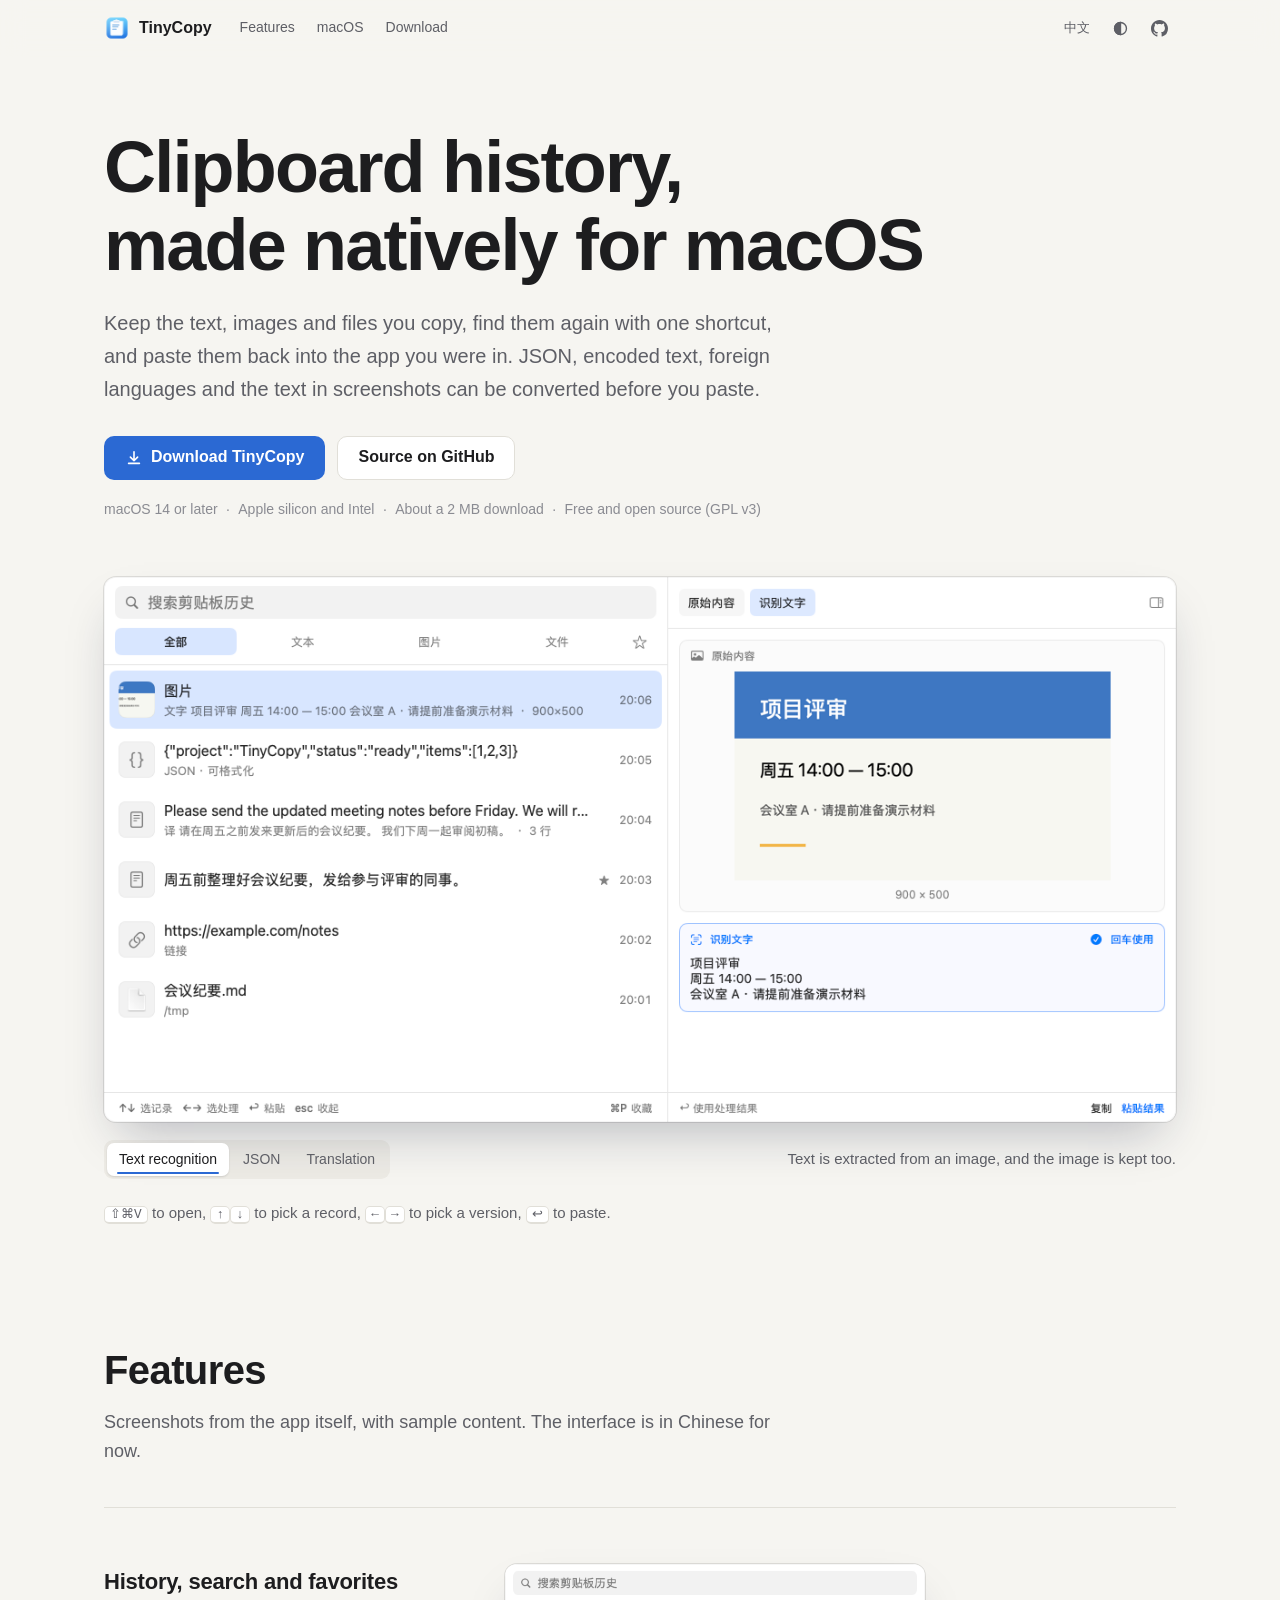
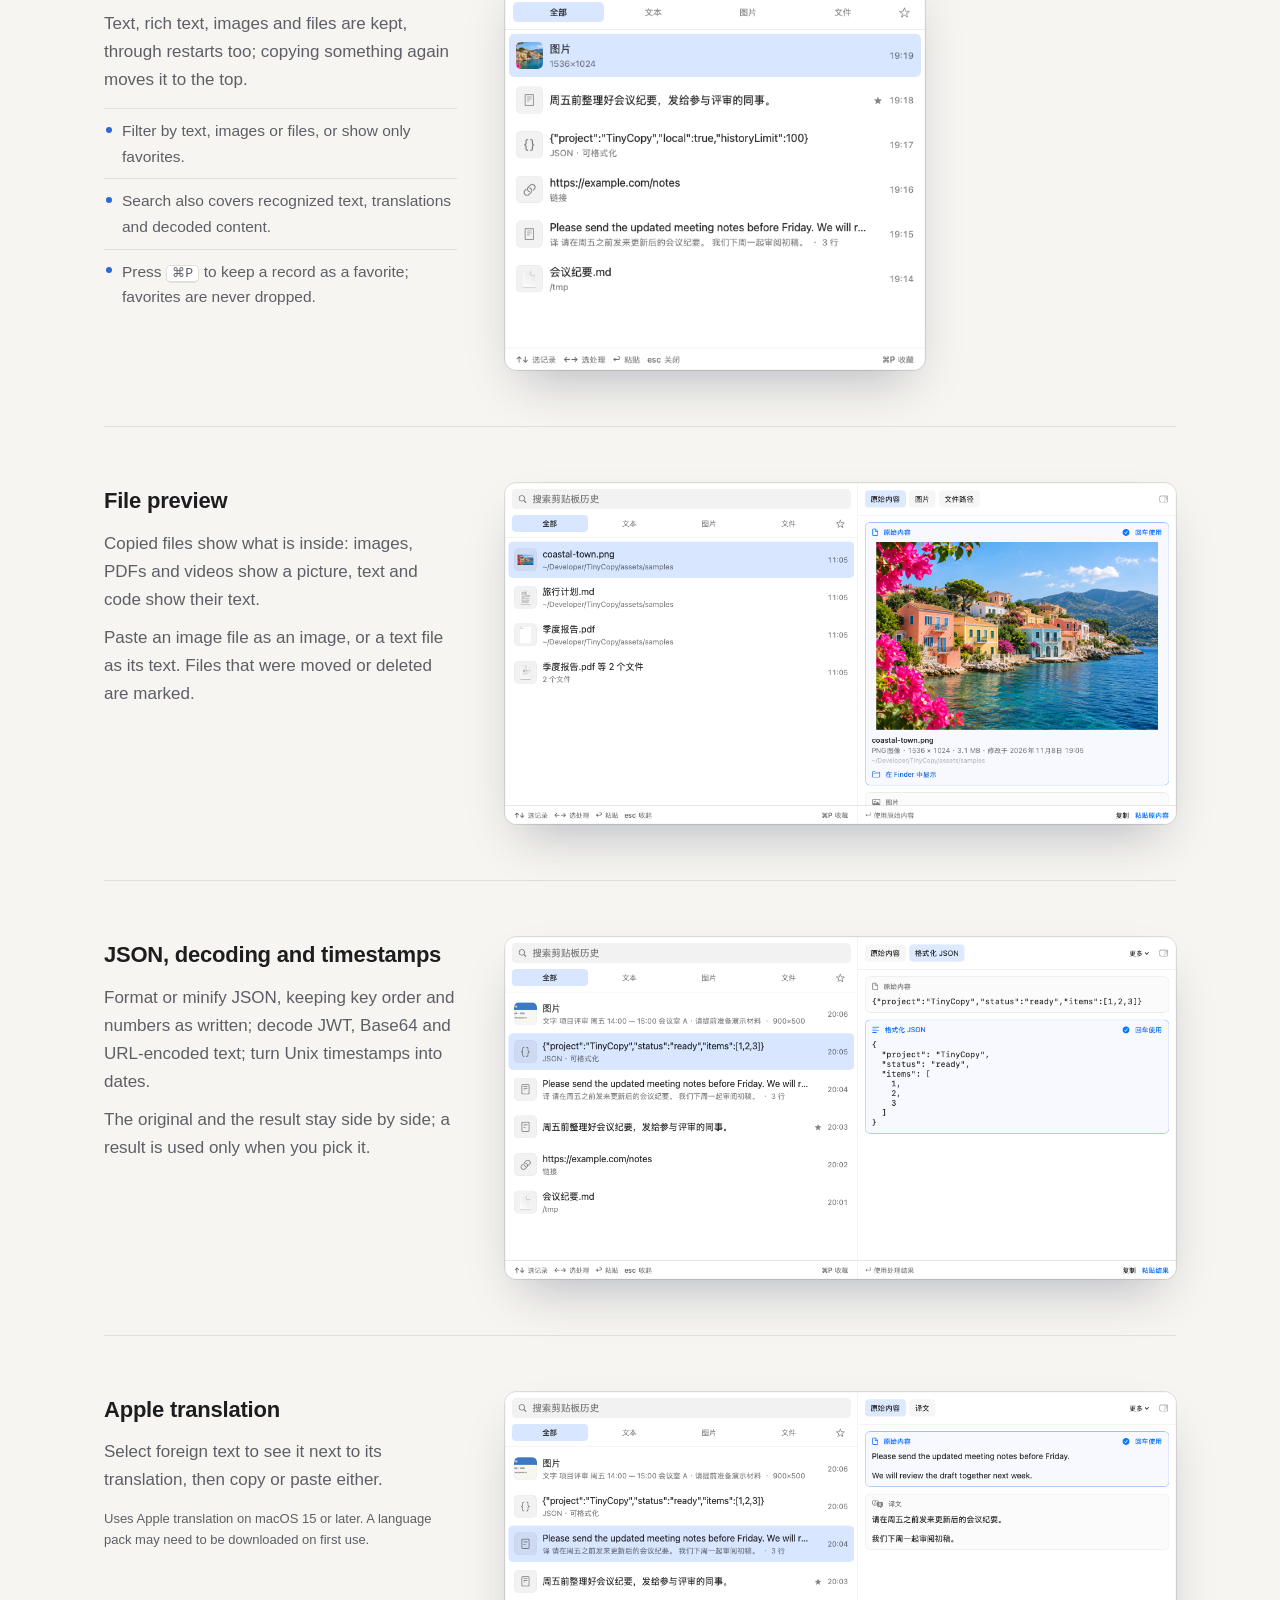
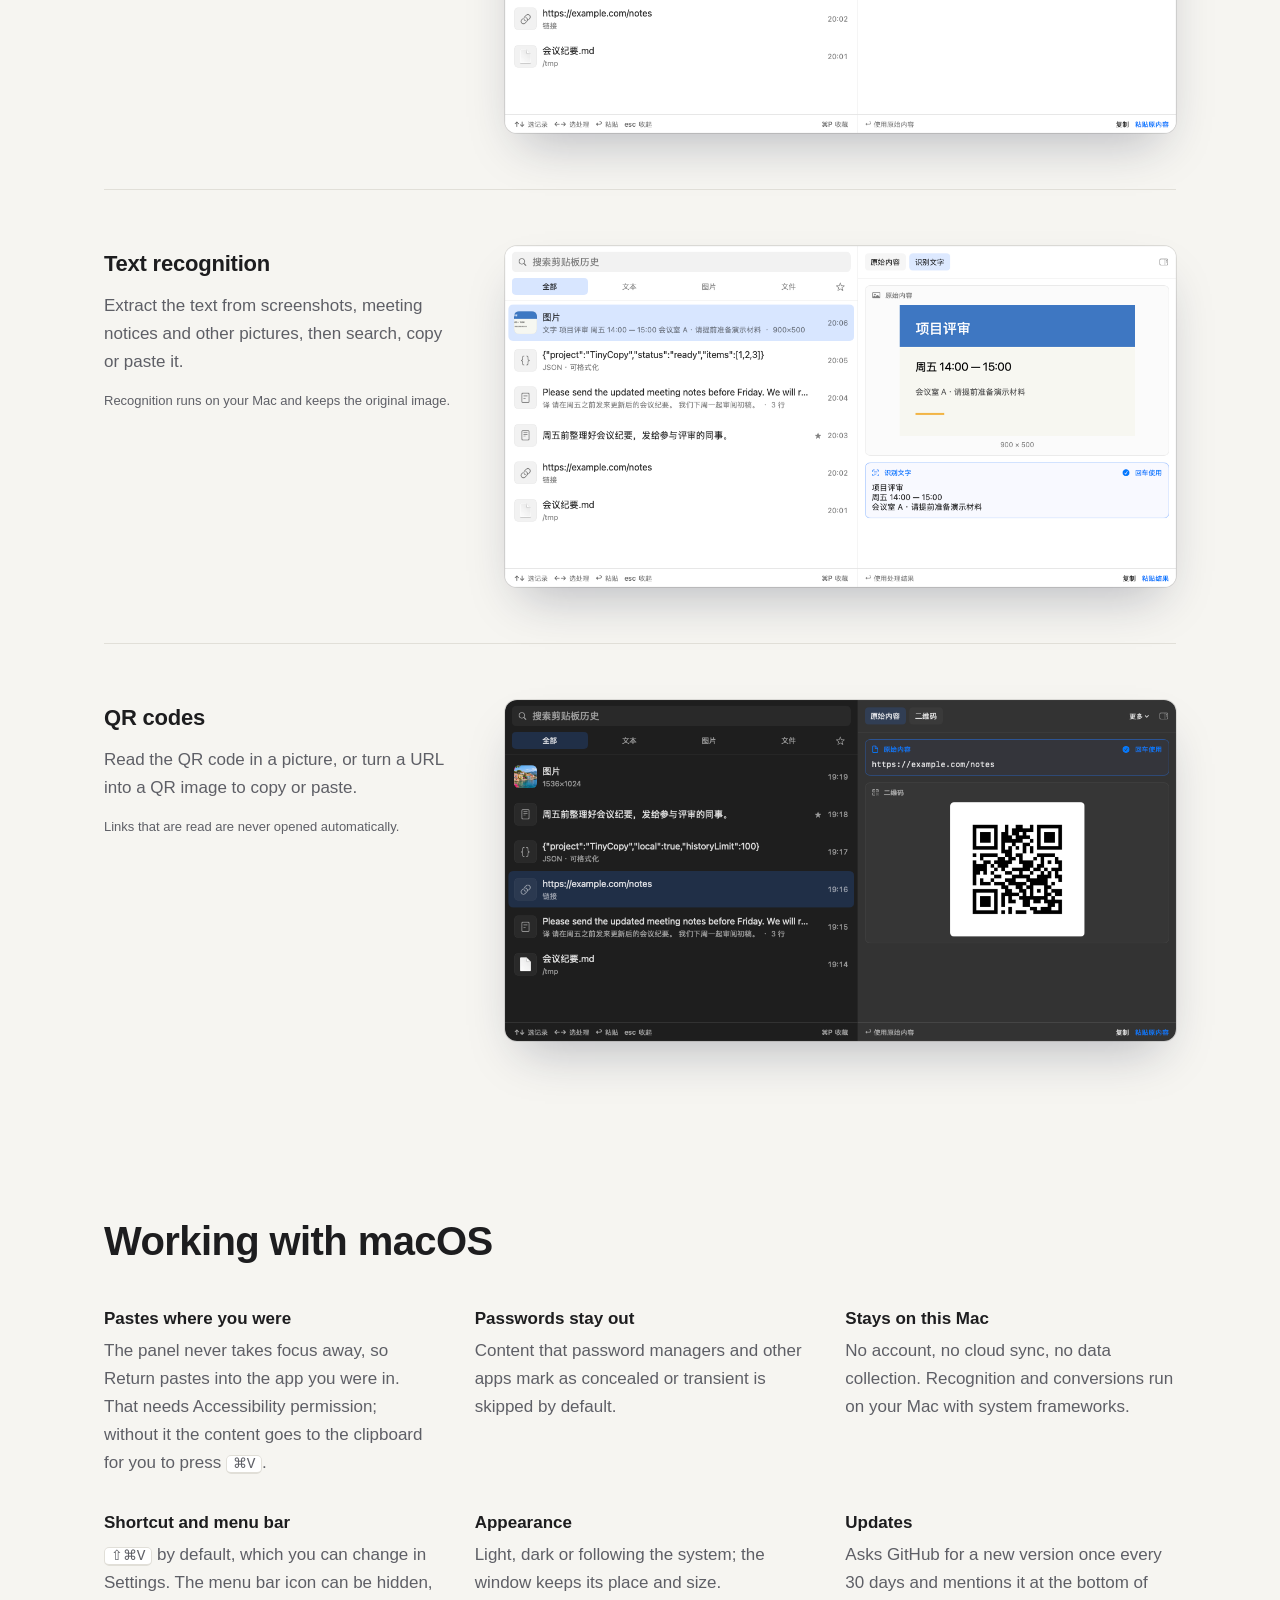
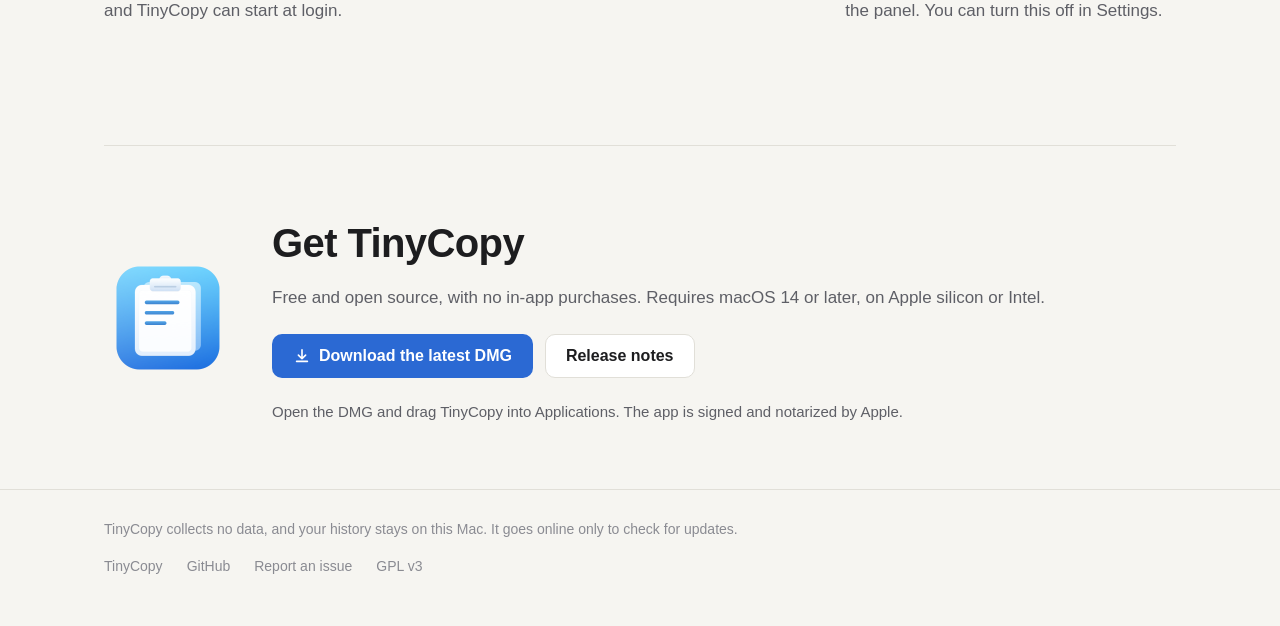
==== commit 300fefb3: "Introduction page aligned with TinyEdit; update check, file preview Co-Authored-By: Claude Opus 5.5 " ====
--- a/index.html
+++ b/index.html
@@ -1,93 +1,522 @@
 <!doctype html>
 <html lang="zh-CN">
 <head>
-<meta charset="utf-8"><meta name="viewport" content="width=device-width, initial-scale=1">
-<title>TinyCopy — macOS 剪贴板历史工具</title>
-<meta name="description" content="macOS 剪贴板历史工具，支持搜索、收藏、翻译、图片文字识别和二维码。">
-<meta property="og:title" content="TinyCopy"><meta property="og:description" content="macOS 剪贴板历史工具。支持搜索、收藏、翻译和图片文字识别。">
-<meta property="og:type" content="website"><meta property="og:url" content="https://yanghanqing.github.io/tinycopy/">
-<meta property="og:image" content="https://yanghanqing.github.io/tinycopy/assets/hero-ocr-light.png"><meta name="twitter:card" content="summary_large_image">
-<link rel="icon" type="image/png" href="assets/icon.png"><link rel="apple-touch-icon" href="assets/icon.png">
-<script>(function(){try{var t=localStorage.getItem('tinycopy-theme');if(t==='light'||t==='dark')document.documentElement.dataset.theme=t;var l=localStorage.getItem('tinycopy-language'),n=(navigator.languages&&navigator.languages[0])||navigator.language||'en';document.documentElement.lang=(l==='zh'||(l!=='en'&&/^zh/i.test(n)))?'zh-CN':'en';}catch(e){}})();</script>
-<link rel="stylesheet" href="style.css"><script src="script.js" defer></script>
-</head><body>
-
-<a data-i18n="skip" class="skip" href="#main">跳到正文</a>
-<header class="topbar"><div class="wrap nav-row"><a class="brand" href="#"><img src="assets/icon.png" width="36" height="36" alt="">TinyCopy</a><nav aria-label="主导航" data-i18n-aria="nav">
-<a data-i18n="featuresLink" href="#features">功能</a>
-<a data-i18n="downloadLink" href="#download">下载</a>
-</nav><div class="nav-tools"><button id="language" class="icon-button" type="button" aria-label="English" title="English"><svg viewBox="0 0 24 24" fill="none" stroke="currentColor" stroke-width="1.6" aria-hidden="true"><circle cx="12" cy="12" r="9"/><ellipse cx="12" cy="12" rx="4" ry="9"/><path d="M3 12h18M5 7h14M5 17h14"/></svg></button><button id="theme" class="icon-button" type="button" aria-label="外观" title="外观"><span data-theme-icon="system"><svg viewBox="0 0 24 24" fill="none" stroke="currentColor" stroke-width="1.6" stroke-linecap="round" aria-hidden="true"><rect x="3" y="4" width="18" height="13" rx="2"/><path d="M8 21h8m-4-4v4"/></svg></span><span data-theme-icon="light" hidden><svg viewBox="0 0 24 24" fill="none" stroke="currentColor" stroke-width="1.6" stroke-linecap="round" aria-hidden="true"><circle cx="12" cy="12" r="4"/><path d="M12 2v2m0 16v2M2 12h2m16 0h2M5 5l1.5 1.5m11 11L19 19M5 19l1.5-1.5m11-11L19 5"/></svg></span><span data-theme-icon="dark" hidden><svg viewBox="0 0 24 24" fill="none" stroke="currentColor" stroke-width="1.6" aria-hidden="true"><path d="M20 14.3A8.6 8.6 0 0 1 9.7 4a8.8 8.8 0 1 0 10.3 10.3Z"/></svg></span></button></div></div></header><main id="main"><section class="hero wrap">
-<h1 data-i18n="title">macOS 剪贴板历史工具</h1>
-<p data-i18n="intro" class="intro">记录复制过的文字、图片和文件。
-搜索、查看结果，再粘贴回原来的应用。</p>
-<div class="actions">
-<a data-i18n="downloadButton" class="button primary" href="https://github.com/YangHanqing/tinycopy/releases/latest">下载 TinyCopy</a>
-</div><p class="meta">
-<span data-i18n="requirements">macOS 14 及以上 · Apple 芯片与 Intel</span>
-<span class="meta-dot"> · </span><span>GPL-3.0</span></p><figure class="hero-showcase" id="showcase" aria-label="功能示例" data-i18n-aria="carouselLabel"><div class="carousel-stage" tabindex="0">
-<div class="hero-slide" id="slide-0" role="tabpanel" aria-labelledby="tab-0">
-<button class="screenshot" data-zoom aria-label="放大图片识别示例" data-i18n-aria="zoomHeroocr"><img class="light-shot" src="assets/hero-ocr-light.png" width="1180" height="600" alt="图片识别示例" data-i18n-alt="altHeroocr"><img class="dark-shot" src="assets/hero-ocr-dark.png" width="1180" height="600" alt="图片识别示例" data-i18n-alt="altHeroocr"></button>
+<meta charset="utf-8">
+<meta name="viewport" content="width=device-width, initial-scale=1">
+<title>TinyCopy</title>
+<meta name="description" content="TinyCopy 是一个 macOS 原生的剪贴板历史工具：记录复制过的文字、图片和文件，搜索、预览后粘贴回原来的应用；内置 JSON、解码、翻译、图片文字识别和二维码。免费，开源。">
+<meta property="og:title" content="TinyCopy">
+<meta property="og:description" content="Clipboard history for macOS: keep copied text, images and files, search and preview them, and paste them back. JSON, decoding, translation, text recognition and QR codes built in. Free and open source.">
+<meta property="og:image" content="https://yanghanqing.github.io/tinycopy/img/og.png">
+<meta property="og:url" content="https://yanghanqing.github.io/tinycopy/">
+<meta property="og:type" content="website">
+<meta name="twitter:card" content="summary_large_image">
+<link rel="icon" type="image/png" href="favicon.png">
+<link rel="apple-touch-icon" href="apple-touch-icon.png">
+<script>
+  // Language and theme before first paint.
+  (function () {
+    var d = document.documentElement, lang = null, theme = null;
+    try { lang = localStorage.getItem('lang'); theme = localStorage.getItem('theme'); } catch (e) {}
+    var q = /[?&]lang=(zh|en)/.exec(location.search);
+    if (q) lang = q[1];
+    if (!lang) lang = /^zh/i.test(navigator.language || '') ? 'zh' : 'en';
+    d.lang = lang === 'zh' ? 'zh-CN' : 'en';
+    if (theme === 'light' || theme === 'dark') d.setAttribute('data-theme', theme);
+  })();
+</script>
+<style>
+:root {
+  --bg: #F6F5F1;
+  --bg-raised: #FFFFFF;
+  --fg: #1D1D1F;
+  --muted: #5E5F66;
+  --faint: #8A8B92;
+  --line: #E1DFD8;
+  --accent: #2467D8;
+  --accent-bg: #2B69D3;
+  --on-accent: #FFFFFF;
+  --code-bg: #EDEBE5;
+  --seg-on: #FFFFFF;
+  --shot-bg: #FFFFFF;
+  --shadow: 0 0 0 1px rgba(0,0,0,.10), 0 24px 48px -16px rgba(20,30,60,.28);
+}
+@media (prefers-color-scheme: dark) {
+  :root:not([data-theme="light"]) {
+    --bg: #141416; --bg-raised: #1C1C1F; --fg: #E6E6E9; --muted: #A4A5AD; --faint: #7C7D85;
+    --line: #2C2D31; --accent: #7AA2FF; --accent-bg: #2B69D3; --on-accent: #FFFFFF; --code-bg: #1F2023; --seg-on: #3A3B41;
+    --shot-bg: #1E1F22;
+    --shadow: 0 0 0 1px rgba(255,255,255,.08), 0 24px 48px -16px rgba(0,0,0,.7);
+  }
+}
+:root[data-theme="dark"] {
+  --bg: #141416; --bg-raised: #1C1C1F; --fg: #E6E6E9; --muted: #A4A5AD; --faint: #7C7D85;
+  --line: #2C2D31; --accent: #7AA2FF; --accent-bg: #2B69D3; --on-accent: #FFFFFF; --code-bg: #1F2023; --seg-on: #3A3B41;
+  --shot-bg: #1E1F22;
+  --shadow: 0 0 0 1px rgba(255,255,255,.08), 0 24px 48px -16px rgba(0,0,0,.7);
+}
+
+* { box-sizing: border-box; }
+html { -webkit-text-size-adjust: 100%; scroll-behavior: smooth; scroll-padding-top: 72px; }
+body {
+  margin: 0; background: var(--bg); color: var(--fg);
+  font: 17px/1.65 -apple-system, BlinkMacSystemFont, "SF Pro Text", "PingFang SC", "Hiragino Sans GB", "Helvetica Neue", sans-serif;
+  -webkit-font-smoothing: antialiased; overflow-x: hidden;
+}
+html[lang="en"] .zh, html[lang="zh-CN"] .en { display: none !important; }
+a { color: inherit; }
+code, kbd, .mono { font-family: ui-monospace, "SF Mono", Menlo, monospace; }
+code { font-size: .88em; background: var(--code-bg); padding: .1em .35em; border-radius: 4px; }
+kbd { font-size: .85em; border: 1px solid var(--line); border-bottom-width: 2px; border-radius: 5px; padding: 0 .4em; background: var(--bg-raised); white-space: nowrap; }
+img { max-width: 100%; height: auto; display: block; }
+button { font: inherit; color: inherit; }
+.wrap { max-width: 1120px; margin: 0 auto; padding: 0 24px; }
+@media (max-width: 600px) { .wrap { padding: 0 16px; } }
+
+/* Header */
+header.top { position: sticky; top: 0; z-index: 20; background: color-mix(in srgb, var(--bg) 88%, transparent); backdrop-filter: saturate(1.4) blur(12px); -webkit-backdrop-filter: saturate(1.4) blur(12px); border-bottom: 1px solid transparent; transition: border-color .2s; }
+header.top.scrolled { border-bottom-color: var(--line); }
+.top .wrap { display: flex; align-items: center; gap: 28px; height: 56px; }
+.brand { display: flex; align-items: center; gap: 9px; font-weight: 650; text-decoration: none; font-size: 16px; }
+.brand img { width: 26px; height: 26px; }
+.top nav { display: flex; gap: 22px; font-size: 14px; color: var(--muted); }
+.top nav a { text-decoration: none; }
+.top nav a:hover { color: var(--fg); }
+.top .tools { margin-left: auto; display: flex; gap: 6px; align-items: center; }
+.iconbtn { border: 0; background: none; height: 32px; min-width: 32px; padding: 0 8px; border-radius: 7px; cursor: pointer; color: var(--muted); font-size: 13px; display: inline-flex; align-items: center; justify-content: center; gap: 6px; text-decoration: none; }
+.iconbtn:hover { background: var(--code-bg); color: var(--fg); }
+.iconbtn svg { width: 17px; height: 17px; }
+@media (max-width: 720px) { .top nav { display: none; } }
+
+/* Hero */
+.hero { padding: 72px 0 0; }
+.hero h1 { font-size: clamp(38px, 6.4vw, 72px); line-height: 1.08; letter-spacing: -.025em; margin: 0 0 22px; font-weight: 700; max-width: 14em; }
+html[lang="zh-CN"] .hero h1 { letter-spacing: -.01em; }
+.hero .lede { font-size: clamp(17px, 2vw, 20px); color: var(--muted); max-width: 34em; margin: 0 0 30px; }
+.actions { display: flex; flex-wrap: wrap; gap: 12px; align-items: center; }
+.btn { display: inline-flex; align-items: center; gap: 8px; height: 44px; padding: 0 20px; border-radius: 10px; font-size: 16px; font-weight: 600; text-decoration: none; border: 1px solid var(--line); background: var(--bg-raised); }
+.btn.primary { background: var(--accent-bg); color: var(--on-accent); border-color: transparent; }
+.btn.primary:hover { filter: brightness(1.06); }
+.btn:not(.primary):hover { border-color: var(--faint); }
+.btn svg { width: 18px; height: 18px; }
+.meta { margin-top: 18px; font-size: 14px; color: var(--faint); }
+.meta > span + span::before { content: "·"; margin: 0 .6em; }
+.hero-shot { margin: 56px auto 0; max-width: 1100px; }
+
+/* A screenshot of the panel (it has no title bar) */
+.shot { position: relative; border-radius: 12px; overflow: hidden; box-shadow: var(--shadow); background: var(--shot-bg); }
+.shot img { width: 100%; height: auto; }
+.only-dark { display: none; }
+@media (prefers-color-scheme: dark) {
+  :root:not([data-theme="light"]) .only-dark { display: block; }
+  :root:not([data-theme="light"]) .only-light { display: none; }
+}
+:root[data-theme="dark"] .only-dark { display: block; }
+:root[data-theme="dark"] .only-light { display: none; }
+
+/* Sections */
+section { padding: 120px 0 0; }
+.sec-head { max-width: 40em; margin-bottom: 40px; }
+.sec-head h2 { font-size: clamp(28px, 3.6vw, 40px); line-height: 1.2; letter-spacing: -.015em; margin: 0 0 14px; font-weight: 700; }
+.sec-head p { color: var(--muted); margin: 0; font-size: 18px; }
+.note { font-size: 13px; color: var(--faint); }
+
+/* Hero switcher */
+.hero-stage { position: relative; aspect-ratio: 1180 / 600; touch-action: pan-y; outline: none; }
+.hero-stage:focus-visible { box-shadow: var(--shadow), 0 0 0 3px var(--accent-bg); }
+.hero-stage .slide { position: absolute; inset: 0; opacity: 0; transition: opacity .35s ease; }
+.hero-stage .slide.on { opacity: 1; }
+.hero-stage .slide img { width: 100%; height: 100%; object-fit: cover; object-position: top; }
+.hero-nav { display: flex; align-items: center; justify-content: space-between; gap: 12px 24px; margin-top: 18px; flex-wrap: wrap-reverse; }
+.hero-nav .seg { margin: 0; }
+.hero-nav .cap { margin: 0; color: var(--muted); font-size: 15px; }
+@media (max-width: 700px) { .hero-nav { flex-direction: column-reverse; align-items: stretch; } .hero-nav .seg { display: flex; } .hero-nav .seg button { flex: 1; padding: 6px 6px; font-size: 13px; } }
+.keys { margin: 22px 0 0; color: var(--muted); font-size: 15px; }
+
+/* Auto-advancing switchers: a progress line under the current control */
+.seg button { position: relative; }
+.auto .run::after { content: ""; position: absolute; left: 10px; right: 10px; bottom: 2px; height: 2px; border-radius: 1px; background: var(--accent-bg); transform-origin: left; animation: autoprog var(--dur, 6s) linear forwards; }
+.auto.paused .run::after { animation-play-state: paused; }
+@keyframes autoprog { from { transform: scaleX(0); } to { transform: scaleX(1); } }
+
+.seg { display: inline-flex; gap: 2px; padding: 3px; border-radius: 9px; background: var(--code-bg); margin-bottom: 14px; flex-wrap: wrap; }
+.seg button { border: 0; background: none; padding: 5px 12px; border-radius: 7px; font-size: 14px; color: var(--muted); cursor: pointer; }
+.seg button[aria-selected="true"] { background: var(--seg-on); color: var(--fg); box-shadow: 0 1px 2px rgba(0,0,0,.12); }
+.points { margin: 14px 0 0; padding: 0; list-style: none; color: var(--muted); font-size: 15.5px; }
+.points li { padding: 9px 0 9px 18px; border-top: 1px solid var(--line); position: relative; }
+.points li::before { content: ""; position: absolute; left: 2px; top: 1.15em; width: 6px; height: 6px; border-radius: 50%; background: var(--accent-bg); }
+
+/* Feature rows */
+.feat { display: grid; grid-template-columns: minmax(0, 1fr) minmax(0, 1.9fr); gap: 48px; align-items: start; padding: 56px 0; border-top: 1px solid var(--line); }
+.feat:first-of-type { border-top: 0; padding-top: 0; }
+.feat h3 { font-size: 22px; margin: 0 0 10px; letter-spacing: -.01em; }
+.feat p { color: var(--muted); margin: 0 0 10px; }
+.feat .note { margin-top: 14px; }
+.feat .shot.narrow { max-width: 420px; }
+@media (max-width: 860px) { .feat { grid-template-columns: 1fr; gap: 24px; } .feat .shot.narrow { margin: 0 auto; } }
+
+/* Mac */
+.facts { margin: 0; }
+.facts.grid { display: grid; grid-template-columns: repeat(3, minmax(0, 1fr)); gap: 32px 40px; }
+.facts.grid dt { margin-top: 0; }
+@media (max-width: 860px) { .facts.grid { grid-template-columns: repeat(2, minmax(0, 1fr)); } }
+@media (max-width: 560px) { .facts.grid { grid-template-columns: 1fr; } }
+.facts dt { font-weight: 650; margin-top: 22px; }
+.facts dt:first-child { margin-top: 0; }
+.facts dd { margin: 4px 0 0; color: var(--muted); }
+
+/* Download */
+.dl { margin-top: 120px; padding: 64px 0; border-top: 1px solid var(--line); display: grid; grid-template-columns: auto 1fr; gap: 40px; align-items: center; }
+.dl > img { width: 128px; height: 128px; }
+.dl h2 { font-size: clamp(28px, 3.6vw, 40px); margin: 0 0 8px; letter-spacing: -.015em; }
+.dl p { margin: 0 0 22px; color: var(--muted); }
+.dl .install { margin: 22px 0 0; color: var(--muted); font-size: 15px; }
+@media (max-width: 700px) { .dl { grid-template-columns: 1fr; gap: 20px; } .dl > img { width: 88px; height: 88px; } }
+footer { padding: 28px 0 48px; border-top: 1px solid var(--line); font-size: 14px; color: var(--faint); }
+footer .links { display: flex; flex-wrap: wrap; gap: 8px 24px; }
+footer .privacy-line { margin: 0 0 14px; max-width: 52em; }
+footer a { text-decoration: none; }
+footer a:hover { color: var(--fg); }
+
+.feat .shot, .hero-stage { cursor: zoom-in; }
+dialog.zoom { border: 0; padding: 0; background: none; max-width: min(1400px, 96vw); max-height: 94vh; overflow: visible; }
+dialog.zoom::backdrop { background: rgba(10,10,12,.78); }
+dialog.zoom img { max-height: 92vh; width: auto; border-radius: 10px; cursor: zoom-out; }
+.feat > *, .dl > * { min-width: 0; }
+@media (max-width: 600px) {
+  .hero { padding-top: 48px; }
+  .hero h1 { font-size: 31px; line-height: 1.2; }
+  section { padding-top: 88px; }
+  .sec-head h2 { font-size: 26px; }
+  .feat { padding: 44px 0; }
+  .feat .shot, .hero-stage { cursor: pointer; }
+  dialog.zoom { max-width: 100vw; max-height: 100vh; width: 100vw; height: 100vh; overflow: auto; background: rgba(10,10,12,.92); }
+  dialog.zoom img { width: 1000px; max-width: none; max-height: none; border-radius: 0; }
+  .zoom-hint { display: block; }
+}
+.zoom-hint { display: none; font-size: 13px; color: var(--faint); margin-top: 10px; }
+@media (prefers-reduced-motion: reduce) { * { transition: none !important; scroll-behavior: auto !important; } }
+</style>
+</head>
+<body>
+
+<header class="top" id="top">
+  <div class="wrap">
+    <a class="brand" href="#"><img src="img/icon.png" alt="">TinyCopy</a>
+    <nav>
+      <a href="#features"><span class="zh">功能</span><span class="en">Features</span></a>
+      <a href="#mac"><span class="zh">与系统的配合</span><span class="en">macOS</span></a>
+      <a href="#download"><span class="zh">下载</span><span class="en">Download</span></a>
+    </nav>
+    <div class="tools">
+      <button class="iconbtn" id="langBtn" type="button" aria-label="Language"><span class="zh">English</span><span class="en">中文</span></button>
+      <button class="iconbtn" id="themeBtn" type="button" aria-label="Appearance">
+        <svg viewBox="0 0 20 20" fill="none" stroke="currentColor" stroke-width="1.6"><circle cx="10" cy="10" r="7"/><path d="M10 3a7 7 0 0 0 0 14z" fill="currentColor"/></svg>
+      </button>
+      <a class="iconbtn" href="https://github.com/YangHanqing/tinycopy" aria-label="GitHub">
+        <svg viewBox="0 0 16 16" fill="currentColor"><path d="M8 0C3.58 0 0 3.58 0 8c0 3.54 2.29 6.53 5.47 7.59.4.07.55-.17.55-.38 0-.19-.01-.82-.01-1.49-2.01.37-2.53-.49-2.69-.94-.09-.23-.48-.94-.82-1.13-.28-.15-.68-.52-.01-.53.63-.01 1.08.58 1.23.82.72 1.21 1.87.87 2.33.66.07-.52.28-.87.51-1.07-1.78-.2-3.64-.89-3.64-3.95 0-.87.31-1.59.82-2.15-.08-.2-.36-1.02.08-2.12 0 0 .67-.21 2.2.82.64-.18 1.32-.27 2-.27.68 0 1.36.09 2 .27 1.53-1.04 2.2-.82 2.2-.82.44 1.1.16 1.92.08 2.12.51.56.82 1.27.82 2.15 0 3.07-1.87 3.75-3.65 3.95.29.25.54.73.54 1.48 0 1.07-.01 1.93-.01 2.2 0 .21.15.46.55.38A8.01 8.01 0 0 0 16 8c0-4.42-3.58-8-8-8z"/></svg>
+      </a>
+    </div>
+  </div>
+</header>
+
+<main>
+<div class="hero">
+  <div class="wrap">
+    <h1><span class="zh">为 macOS 原生打造的<br>剪贴板历史工具</span><span class="en">Clipboard history,<br>made natively for macOS</span></h1>
+    <p class="lede">
+      <span class="zh">记录复制过的文字、图片和文件，按下快捷键即可找回，粘贴回原来的应用。JSON、编码文本、外语和截图里的文字，也能先处理再粘贴。</span>
+      <span class="en">Keep the text, images and files you copy, find them again with one shortcut, and paste them back into the app you were in. JSON, encoded text, foreign languages and the text in screenshots can be converted before you paste.</span>
+    </p>
+    <div class="actions">
+      <a class="btn primary" href="https://github.com/YangHanqing/tinycopy/releases/latest">
+        <svg viewBox="0 0 20 20" fill="none" stroke="currentColor" stroke-width="1.8" stroke-linecap="round" stroke-linejoin="round"><path d="M10 3v10m-4-4 4 4 4-4M4 16h12"/></svg>
+        <span class="zh">下载 TinyCopy</span><span class="en">Download TinyCopy</span>
+      </a>
+      <a class="btn" href="https://github.com/YangHanqing/tinycopy"><span class="zh">在 GitHub 查看源码</span><span class="en">Source on GitHub</span></a>
+    </div>
+    <div class="meta">
+      <span><span class="zh">macOS 14 及以上</span><span class="en">macOS 14 or later</span></span><span><span class="zh">支持 Apple 芯片与 Intel</span><span class="en">Apple silicon and Intel</span></span><span><span class="zh">安装包约 2 MB</span><span class="en">About a 2 MB download</span></span><span><span class="zh">免费开源（GPL v3）</span><span class="en">Free and open source (GPL v3)</span></span>
+    </div>
+  </div>
+  <div class="wrap">
+    <figure class="hero-shot" id="hero">
+      <div class="hero-stage shot" id="heroStage" tabindex="0" aria-roledescription="carousel" aria-label="TinyCopy">
+        <div class="slide on">
+          <img class="only-light" src="img/hero-ocr-light.png" width="1180" height="600" alt="An image in the history, with the text recognized from it">
+          <img class="only-dark" src="img/hero-ocr-dark.png" width="1180" height="600" alt="An image in the history, with the text recognized from it">
+        </div>
+        <div class="slide">
+          <img class="only-light" src="img/hero-json-light.png" width="1180" height="600" alt="Copied JSON and its formatted version" loading="lazy">
+          <img class="only-dark" src="img/hero-json-dark.png" width="1180" height="600" alt="Copied JSON and its formatted version" loading="lazy">
+        </div>
+        <div class="slide">
+          <img class="only-light" src="img/hero-translation-light.png" width="1180" height="600" alt="Copied English text and its translation" loading="lazy">
+          <img class="only-dark" src="img/hero-translation-dark.png" width="1180" height="600" alt="Copied English text and its translation" loading="lazy">
+        </div>
+      </div>
+      <figcaption class="hero-nav">
+        <div class="seg" role="tablist" id="heroTabs" aria-label="Screens">
+          <button type="button" role="tab" aria-selected="true"><span class="zh">图片识别</span><span class="en">Text recognition</span></button>
+          <button type="button" role="tab" aria-selected="false">JSON</button>
+          <button type="button" role="tab" aria-selected="false"><span class="zh">翻译</span><span class="en">Translation</span></button>
+        </div>
+        <p class="cap"><span class="zh">从图片中提取文字，原图和识别结果同时保留。</span><span class="en">Text is extracted from an image, and the image is kept too.</span></p>
+        <p class="cap" hidden><span class="zh">原文和格式化结果并排显示，选中哪份就粘贴哪份。</span><span class="en">The original and the formatted JSON side by side: paste whichever you pick.</span></p>
+        <p class="cap" hidden><span class="zh">外语正文自动翻译，按左右键选择原文或译文。</span><span class="en">Foreign text is translated; ← and → choose the original or the translation.</span></p>
+      </figcaption>
+    </figure>
+    <p class="keys"><kbd>⇧⌘V</kbd> <span class="zh">打开，<kbd>↑</kbd><kbd>↓</kbd> 选记录，<kbd>←</kbd><kbd>→</kbd> 选内容，<kbd>↩</kbd> 粘贴。</span><span class="en">to open, <kbd>↑</kbd><kbd>↓</kbd> to pick a record, <kbd>←</kbd><kbd>→</kbd> to pick a version, <kbd>↩</kbd> to paste.</span></p>
+  </div>
 </div>
-<div class="hero-slide" id="slide-1" role="tabpanel" aria-labelledby="tab-1" hidden>
-<button class="screenshot" data-zoom aria-label="放大JSON示例" data-i18n-aria="zoomHerojson"><img class="light-shot" src="assets/hero-json-light.png" width="1180" height="600" alt="JSON示例" data-i18n-alt="altHerojson"><img class="dark-shot" src="assets/hero-json-dark.png" width="1180" height="600" alt="JSON示例" data-i18n-alt="altHerojson"></button>
+
+<section id="features">
+  <div class="wrap">
+    <div class="sec-head">
+      <h2><span class="zh">功能</span><span class="en">Features</span></h2>
+      <p class="zoom-hint"><span class="zh">轻点截图可放大查看，左右拖动浏览。</span><span class="en">Tap a screenshot to see it larger and drag to look around.</span></p>
+      <p><span class="zh">以下截图均来自应用本身，使用示例内容；界面目前为中文。</span><span class="en">Screenshots from the app itself, with sample content. The interface is in Chinese for now.</span></p>
+    </div>
+
+    <div class="feat">
+      <div>
+        <h3><span class="zh">历史、搜索与收藏</span><span class="en">History, search and favorites</span></h3>
+        <p><span class="zh">文字、富文本、图片和文件都会记录，重启后依然保留；重复复制的内容移到顶部。</span><span class="en">Text, rich text, images and files are kept, through restarts too; copying something again moves it to the top.</span></p>
+        <ul class="points">
+          <li><span class="zh">按文本、图片、文件筛选，或只看收藏。</span><span class="en">Filter by text, images or files, or show only favorites.</span></li>
+          <li><span class="zh">搜索同时覆盖识别出的文字、译文和解码结果。</span><span class="en">Search also covers recognized text, translations and decoded content.</span></li>
+          <li><span class="zh">常用内容按 <kbd>⌘P</kbd> 收藏，不会被淘汰。</span><span class="en">Press <kbd>⌘P</kbd> to keep a record as a favorite; favorites are never dropped.</span></li>
+        </ul>
+      </div>
+      <div class="shot narrow"><img src="img/history.png" width="620" height="600" alt="The clipboard history with its filters" loading="lazy"></div>
+    </div>
+
+    <div class="feat">
+      <div>
+        <h3><span class="zh">文件预览</span><span class="en">File preview</span></h3>
+        <p><span class="zh">复制的文件直接显示内容：图片、PDF、视频显示画面，文本和代码显示文字。</span><span class="en">Copied files show what is inside: images, PDFs and videos show a picture, text and code show their text.</span></p>
+        <p><span class="zh">图片文件可以作为图片粘贴，文本文件可以直接粘贴其中的文字；文件被移动或删除时会标出。</span><span class="en">Paste an image file as an image, or a text file as its text. Files that were moved or deleted are marked.</span></p>
+      </div>
+      <div class="shot">
+        <img class="only-light" src="img/file-preview-light.png" width="1180" height="600" alt="Preview of a copied image file" loading="lazy">
+        <img class="only-dark" src="img/file-preview-dark.png" width="1180" height="600" alt="Preview of a copied image file" loading="lazy">
+      </div>
+    </div>
+
+    <div class="feat">
+      <div>
+        <h3><span class="zh">JSON、解码与时间戳</span><span class="en">JSON, decoding and timestamps</span></h3>
+        <p><span class="zh">格式化或压缩 JSON，保留键的顺序和数字原样；解码 JWT、Base64 和 URL 编码文本；把 Unix 时间戳转成日期。</span><span class="en">Format or minify JSON, keeping key order and numbers as written; decode JWT, Base64 and URL-encoded text; turn Unix timestamps into dates.</span></p>
+        <p><span class="zh">原始内容和结果同时显示，只有选中并确认后才会使用处理结果。</span><span class="en">The original and the result stay side by side; a result is used only when you pick it.</span></p>
+      </div>
+      <div class="shot">
+        <img class="only-light" src="img/hero-json-light.png" width="1180" height="600" alt="Copied JSON and its formatted version" loading="lazy">
+        <img class="only-dark" src="img/hero-json-dark.png" width="1180" height="600" alt="Copied JSON and its formatted version" loading="lazy">
+      </div>
+    </div>
+
+    <div class="feat">
+      <div>
+        <h3><span class="zh">系统翻译</span><span class="en">Apple translation</span></h3>
+        <p><span class="zh">选中外语正文即可查看原文与译文，再选择复制或粘贴哪一份。</span><span class="en">Select foreign text to see it next to its translation, then copy or paste either.</span></p>
+        <p class="note"><span class="zh">使用 macOS 系统翻译，需要 macOS 15 及以上；首次使用某种语言时可能需要下载语言包。</span><span class="en">Uses Apple translation on macOS 15 or later. A language pack may need to be downloaded on first use.</span></p>
+      </div>
+      <div class="shot">
+        <img class="only-light" src="img/hero-translation-light.png" width="1180" height="600" alt="Copied English text and its translation" loading="lazy">
+        <img class="only-dark" src="img/hero-translation-dark.png" width="1180" height="600" alt="Copied English text and its translation" loading="lazy">
+      </div>
+    </div>
+
+    <div class="feat">
+      <div>
+        <h3><span class="zh">图片文字识别</span><span class="en">Text recognition</span></h3>
+        <p><span class="zh">从截图、会议通知等图片中提取文字，识别结果可以搜索、复制或粘贴。</span><span class="en">Extract the text from screenshots, meeting notices and other pictures, then search, copy or paste it.</span></p>
+        <p class="note"><span class="zh">识别在本机完成，原图保留。</span><span class="en">Recognition runs on your Mac and keeps the original image.</span></p>
+      </div>
+      <div class="shot">
+        <img class="only-light" src="img/hero-ocr-light.png" width="1180" height="600" alt="An image in the history, with the text recognized from it" loading="lazy">
+        <img class="only-dark" src="img/hero-ocr-dark.png" width="1180" height="600" alt="An image in the history, with the text recognized from it" loading="lazy">
+      </div>
+    </div>
+
+    <div class="feat">
+      <div>
+        <h3><span class="zh">二维码</span><span class="en">QR codes</span></h3>
+        <p><span class="zh">读出图片中的二维码，或把网址生成二维码图片，直接复制或粘贴。</span><span class="en">Read the QR code in a picture, or turn a URL into a QR image to copy or paste.</span></p>
+        <p class="note"><span class="zh">识别出的链接不会自动打开。</span><span class="en">Links that are read are never opened automatically.</span></p>
+      </div>
+      <div class="shot"><img src="img/qrcode.png" width="1180" height="600" alt="A QR image generated from a URL" loading="lazy"></div>
+    </div>
+  </div>
+</section>
+
+<section id="mac">
+  <div class="wrap">
+    <div class="sec-head">
+      <h2><span class="zh">与系统的配合</span><span class="en">Working with macOS</span></h2>
+    </div>
+    <dl class="facts grid">
+      <div><dt><span class="zh">粘贴回原来的应用</span><span class="en">Pastes where you were</span></dt>
+      <dd><span class="zh">面板不会抢走焦点，按回车即粘贴到之前的应用。需要“辅助功能”权限；未授权时内容放回剪贴板，再自行按 <kbd>⌘V</kbd>。</span><span class="en">The panel never takes focus away, so Return pastes into the app you were in. That needs Accessibility permission; without it the content goes to the clipboard for you to press <kbd>⌘V</kbd>.</span></dd></div>
+      <div><dt><span class="zh">密码不会被记录</span><span class="en">Passwords stay out</span></dt>
+      <dd><span class="zh">密码管理器等应用标记为保密或临时的内容默认不记录。</span><span class="en">Content that password managers and other apps mark as concealed or transient is skipped by default.</span></dd></div>
+      <div><dt><span class="zh">只存在这台 Mac 上</span><span class="en">Stays on this Mac</span></dt>
+      <dd><span class="zh">不需要账户，没有云同步，也不收集数据。识别和转换都使用系统框架在本机完成。</span><span class="en">No account, no cloud sync, no data collection. Recognition and conversions run on your Mac with system frameworks.</span></dd></div>
+      <div><dt><span class="zh">快捷键与菜单栏</span><span class="en">Shortcut and menu bar</span></dt>
+      <dd><span class="zh">默认 <kbd>⇧⌘V</kbd> 打开，可以在设置中更换；菜单栏图标可以隐藏，也可以登录时自动启动。</span><span class="en"><kbd>⇧⌘V</kbd> by default, which you can change in Settings. The menu bar icon can be hidden, and TinyCopy can start at login.</span></dd></div>
+      <div><dt><span class="zh">外观</span><span class="en">Appearance</span></dt>
+      <dd><span class="zh">浅色、深色或跟随系统；窗口位置与大小会被记住。</span><span class="en">Light, dark or following the system; the window keeps its place and size.</span></dd></div>
+      <div><dt><span class="zh">检查更新</span><span class="en">Updates</span></dt>
+      <dd><span class="zh">每 30 天向 GitHub 查询一次新版本，有新版本时在面板底部提示，可以在设置中关闭。</span><span class="en">Asks GitHub for a new version once every 30 days and mentions it at the bottom of the panel. You can turn this off in Settings.</span></dd></div>
+    </dl>
+  </div>
+</section>
+
+<div class="wrap" id="download">
+  <div class="dl">
+    <img src="img/icon.png" alt="">
+    <div>
+      <h2><span class="zh">下载 TinyCopy</span><span class="en">Get TinyCopy</span></h2>
+      <p><span class="zh">免费开源，没有内购。需要 macOS 14 及以上，支持 Apple 芯片与 Intel。</span><span class="en">Free and open source, with no in-app purchases. Requires macOS 14 or later, on Apple silicon or Intel.</span></p>
+      <div class="actions">
+        <a class="btn primary" href="https://github.com/YangHanqing/tinycopy/releases/latest">
+          <svg viewBox="0 0 20 20" fill="none" stroke="currentColor" stroke-width="1.8" stroke-linecap="round" stroke-linejoin="round"><path d="M10 3v10m-4-4 4 4 4-4M4 16h12"/></svg>
+          <span class="zh">下载最新版（DMG）</span><span class="en">Download the latest DMG</span>
+        </a>
+        <a class="btn" href="https://github.com/YangHanqing/tinycopy/releases"><span class="zh">更新记录</span><span class="en">Release notes</span></a>
+      </div>
+      <p class="install"><span class="zh">打开下载的 DMG，将 TinyCopy 拖入“应用程序”文件夹即可。应用已签名并通过 Apple 公证。</span><span class="en">Open the DMG and drag TinyCopy into Applications. The app is signed and notarized by Apple.</span></p>
+    </div>
+  </div>
 </div>
-<div class="hero-slide" id="slide-2" role="tabpanel" aria-labelledby="tab-2" hidden>
-<button class="screenshot" data-zoom aria-label="放大翻译示例" data-i18n-aria="zoomHerotranslation"><img class="light-shot" src="assets/hero-translation-light.png" width="1180" height="600" alt="翻译示例" data-i18n-alt="altHerotranslation"><img class="dark-shot" src="assets/hero-translation-dark.png" width="1180" height="600" alt="翻译示例" data-i18n-alt="altHerotranslation"></button>
-</div>
-</div><figcaption><div class="carousel-controls"><div class="tabs" role="tablist" aria-label="选择示例" data-i18n-aria="slidesLabel">
-<button data-i18n="tab0" type="button" role="tab" id="tab-0" aria-controls="slide-0" aria-selected="true" tabindex="0" data-slide="0">图片识别</button>
-<button data-i18n="tab1" type="button" role="tab" id="tab-1" aria-controls="slide-1" aria-selected="false" tabindex="-1" data-slide="1">JSON</button>
-<button data-i18n="tab2" type="button" role="tab" id="tab-2" aria-controls="slide-2" aria-selected="false" tabindex="-1" data-slide="2">翻译</button>
-</div><button id="autoplay" class="icon-button autoplay" type="button"><span class="pause-icon"><svg viewBox="0 0 20 20" fill="currentColor" aria-hidden="true"><rect x="5" y="4" width="3" height="12" rx="1"/><rect x="12" y="4" width="3" height="12" rx="1"/></svg></span><span class="play-icon" hidden><svg viewBox="0 0 20 20" fill="currentColor" aria-hidden="true"><path d="m6 3 11 7-11 7Z"/></svg></span></button></div>
-<p data-i18n="slide0" class="slide-caption">从图片提取文字，原图和结果同时保留。</p>
-</figcaption></figure>
-<p class="shortcut-note"><kbd>⇧⌘V</kbd> <span data-i18n="shortcut">打开，↑↓ 选记录，←→ 选内容，↩ 粘贴。</span></p></section><section id="features" class="wrap section">
-<h2 data-i18n="featureHeading" class="section-title">主要功能</h2>
-<article class="feature compact-shot"><div class="feature-copy">
-<h3 data-i18n="historyTitle">历史、搜索和收藏</h3>
-<p data-i18n="historyDescription">文字、富文本、图片和文件都可记录。重复复制的内容移到顶部，历史在重启后保留。</p>
-<p data-i18n="historyNote">按类型筛选，也能搜索识别文字、译文和解码结果。常用内容可收藏，单独筛选。</p>
-</div>
-<button class="screenshot" data-zoom aria-label="放大历史、搜索和收藏界面" data-i18n-aria="zoomFeaturehistory"><img src="assets/history.png" width="620" height="600" alt="历史、搜索和收藏界面" data-i18n-alt="altFeaturehistory" loading="lazy"></button>
-</article>
-<article class="feature "><div class="feature-copy">
-<h3 data-i18n="jsonTitle">JSON、解码和时间转换</h3>
-<p data-i18n="jsonDescription">格式化或压缩 JSON，解码 JWT、Base64 和 URL 编码文本，将 Unix 时间戳转成日期。</p>
-<p data-i18n="jsonNote">原始内容和结果同时显示，只有选中并确认后才会使用处理结果。</p>
-</div>
-<button class="screenshot" data-zoom aria-label="放大JSON、解码和时间转换界面" data-i18n-aria="zoomFeaturejson"><img src="assets/hero-json-light.png" width="1180" height="600" alt="JSON、解码和时间转换界面" data-i18n-alt="altFeaturejson" loading="lazy"></button>
-</article>
-<article class="feature "><div class="feature-copy">
-<h3 data-i18n="translationTitle">系统翻译</h3>
-<p data-i18n="translationDescription">选中外语正文即可查看原文与译文，再选择复制或粘贴。</p>
-<p data-i18n="translationNote">使用 macOS 系统翻译。需要 macOS 15 及以上，首次使用某种语言时可能需下载语言包。</p>
-</div>
-<button class="screenshot" data-zoom aria-label="放大系统翻译界面" data-i18n-aria="zoomFeaturetranslation"><img src="assets/hero-translation-dark.png" width="1180" height="600" alt="系统翻译界面" data-i18n-alt="altFeaturetranslation" loading="lazy"></button>
-</article>
-<article class="feature "><div class="feature-copy">
-<h3 data-i18n="ocrTitle">图片文字识别</h3>
-<p data-i18n="ocrDescription">从截图、会议通知等图片中提取文字，识别结果可搜索、复制或粘贴。</p>
-<p data-i18n="ocrNote">识别在本机完成，原始图片保留。</p>
-</div>
-<button class="screenshot" data-zoom aria-label="放大图片文字识别界面" data-i18n-aria="zoomFeatureocr"><img src="assets/hero-ocr-light.png" width="1180" height="600" alt="图片文字识别界面" data-i18n-alt="altFeatureocr" loading="lazy"></button>
-</article>
-<article class="feature "><div class="feature-copy">
-<h3 data-i18n="qrTitle">二维码</h3>
-<p data-i18n="qrDescription">提取图片中的二维码内容，或将网址生成二维码图片。</p>
-<p data-i18n="qrNote">识别结果不会自动打开；生成的二维码可直接复制或粘贴。</p>
-</div>
-<button class="screenshot" data-zoom aria-label="放大二维码界面" data-i18n-aria="zoomFeatureqr"><img src="assets/qrcode.png" width="1180" height="600" alt="二维码界面" data-i18n-alt="altFeatureqr" loading="lazy"></button>
-</article>
-</section><section id="download" class="wrap section"><div class="download-block"><img class="download-icon" src="assets/icon.png" width="96" height="96" alt=""><div>
-<h2 data-i18n="getTitle">下载 TinyCopy</h2>
-<p data-i18n="getDescription">macOS 14 及以上，支持 Apple 芯片与 Intel Mac。</p>
-<div class="actions">
-<a data-i18n="getDownload" class="button primary" href="https://github.com/YangHanqing/tinycopy/releases/latest">下载最新版（DMG）</a>
-<a data-i18n="viewProject" class="button" href="https://github.com/YangHanqing/tinycopy">查看项目 ↗</a>
-</div>
-<p data-i18n="install" class="install-note">打开 DMG，将 TinyCopy 拖入“应用程序”文件夹即可。应用已签名并通过 Apple 公证。</p>
-</div></div>
-<p data-i18n="permission" class="privacy-note">自动粘贴需要辅助功能权限；未授权时仍可复制，再自行按 ⌘V。历史仅保存在本机，默认不记录被标记为保密或临时的内容。</p>
-</section></main><footer class="wrap footer"><span>TinyCopy</span><div><a href="LICENSE">GPL-3.0</a><span>© 2026 Hanqing Yang</span></div></footer><dialog id="zoom" aria-label="截图大图" data-i18n-aria="zoomDialog">
-<button data-i18n="close" type="button" class="zoom-close">关闭 ×</button>
-<img alt=""></dialog></body></html>
+</main>
+
+<dialog class="zoom" id="zoom"><img alt="" id="zoomImg"></dialog>
+
+<footer>
+  <div class="wrap">
+    <p class="privacy-line"><span class="zh">TinyCopy 不收集任何数据，历史只保存在这台 Mac 上；仅在检查更新时联网。</span><span class="en">TinyCopy collects no data, and your history stays on this Mac. It goes online only to check for updates.</span></p>
+    <div class="links">
+      <span>TinyCopy</span>
+      <a href="https://github.com/YangHanqing/tinycopy">GitHub</a>
+      <a href="https://github.com/YangHanqing/tinycopy/issues"><span class="zh">反馈问题</span><span class="en">Report an issue</span></a>
+      <a href="https://github.com/YangHanqing/tinycopy/blob/main/LICENSE">GPL v3</a>
+    </div>
+  </div>
+</footer>
+
+<script>
+(function () {
+'use strict';
+var d = document.documentElement;
+var $ = function (id) { return document.getElementById(id); };
+var isZh = function () { return d.lang !== 'en'; };
+var T = function (zh, en) { return isZh() ? zh : en; };
+var store = {
+  get: function (k) { try { return localStorage.getItem(k); } catch (e) { return null; } },
+  set: function (k, v) { try { localStorage.setItem(k, v); } catch (e) {} }
+};
+var langListeners = [];
+
+/* ---------- header: language, theme, scroll ---------- */
+$('langBtn').onclick = function () {
+  d.lang = isZh() ? 'en' : 'zh-CN';
+  store.set('lang', isZh() ? 'zh' : 'en');
+  langListeners.forEach(function (f) { f(); });
+};
+function themeLabel() {
+  var t = d.getAttribute('data-theme') || 'system';
+  $('themeBtn').title = { system: T('外观：跟随系统', 'Appearance: System'), light: T('外观：浅色', 'Appearance: Light'), dark: T('外观：深色', 'Appearance: Dark') }[t];
+}
+$('themeBtn').onclick = function () {
+  var order = ['system', 'light', 'dark'];
+  var cur = d.getAttribute('data-theme') || 'system';
+  var next = order[(order.indexOf(cur) + 1) % 3];
+  if (next === 'system') d.removeAttribute('data-theme'); else d.setAttribute('data-theme', next);
+  store.set('theme', next);
+  themeLabel();
+};
+themeLabel(); langListeners.push(themeLabel);
+var header = $('top');
+function onScroll() { header.classList.toggle('scrolled', window.scrollY > 8); }
+window.addEventListener('scroll', onScroll, { passive: true }); onScroll();
+
+/* ---------- auto-advance ---------- */
+// A timer advances to the next control; the CSS line under the current control only shows the
+// progress and pauses together with it. Hover, focus, an off-screen position or a hidden page
+// pause it; any choice by the visitor stops it for good.
+var reduceMotion = window.matchMedia && matchMedia('(prefers-reduced-motion: reduce)').matches;
+function autoAdvance(box, controls, current, select, ms) {
+  if (reduceMotion || !('IntersectionObserver' in window)) return function () {};
+  var stopped = false, hover = false, focus = false, visible = false;
+  var timer = null, left = ms, since = 0;
+  box.classList.add('auto'); box.style.setProperty('--dur', ms + 'ms');
+  function paint() {
+    controls.forEach(function (c) { c.classList.remove('run'); });
+    if (stopped) return;
+    var c = controls[current()]; void c.offsetWidth; c.classList.add('run');
+  }
+  function tick() {
+    timer = null; left = ms;
+    select((current() + 1) % controls.length); paint(); run();
+  }
+  function run() { if (!timer && !stopped) { since = Date.now(); timer = setTimeout(tick, left); } }
+  function hold() { if (timer) { clearTimeout(timer); timer = null; left = Math.max(0, left - (Date.now() - since)); } }
+  function state() {
+    var paused = hover || focus || !visible || document.hidden;
+    box.classList.toggle('paused', paused);
+    if (paused) hold(); else run();
+  }
+  box.addEventListener('mouseenter', function () { hover = true; state(); });
+  box.addEventListener('mouseleave', function () { hover = false; state(); });
+  box.addEventListener('focusin', function () { focus = true; state(); });
+  box.addEventListener('focusout', function () { focus = false; state(); });
+  document.addEventListener('visibilitychange', state);
+  new IntersectionObserver(function (es) { visible = es[0].isIntersecting; state(); }, { threshold: 0.2 }).observe(box);
+  paint(); state();
+  return function stop() { stopped = true; hold(); box.classList.remove('auto', 'paused'); paint(); };
+}
+
+/* ---------- click a screenshot to see it larger ---------- */
+var zoom = $('zoom');
+function openZoom(box) {
+  var img = Array.prototype.find.call(box.querySelectorAll('img'), function (i) { return i.offsetParent !== null; });
+  if (!img) return;
+  $('zoomImg').src = img.currentSrc || img.src; $('zoomImg').alt = img.alt;
+  if (zoom.showModal) zoom.showModal();
+}
+document.querySelectorAll('.feat .shot').forEach(function (w) {
+  w.addEventListener('click', function () { openZoom(w); });
+});
+var zx = 0, zy = 0;
+zoom.addEventListener('pointerdown', function (e) { zx = e.clientX; zy = e.clientY; });
+zoom.addEventListener('click', function (e) { if (Math.abs(e.clientX - zx) < 6 && Math.abs(e.clientY - zy) < 6) zoom.close(); });
+
+/* ---------- hero switcher ---------- */
+(function () {
+  var stage = $('heroStage'), slides = stage.querySelectorAll('.slide'), tabs = $('heroTabs').querySelectorAll('button'), caps = document.querySelectorAll('.hero-nav .cap');
+  var cur = 0;
+  function go(i) {
+    cur = (i + slides.length) % slides.length;
+    slides.forEach(function (s, k) { s.classList.toggle('on', k === cur); });
+    tabs.forEach(function (t, k) { t.setAttribute('aria-selected', String(k === cur)); });
+    caps.forEach(function (c, k) { c.hidden = k !== cur; });
+  }
+  var stop = autoAdvance($('hero'), Array.from(tabs), function () { return cur; }, go, 5000);
+  var pick = function (i) { stop(); go(i); };
+  tabs.forEach(function (t, k) { t.onclick = function () { pick(k); }; });
+  stage.addEventListener('keydown', function (e) { if (e.key === 'ArrowRight') pick(cur + 1); else if (e.key === 'ArrowLeft') pick(cur - 1); });
+  var x0 = null, y0 = null, swiped = false;
+  stage.addEventListener('pointerdown', function (e) { x0 = e.clientX; y0 = e.clientY; swiped = false; });
+  stage.addEventListener('pointerup', function (e) {
+    if (x0 === null) return;
+    var dx = e.clientX - x0, dy = e.clientY - y0; x0 = null;
+    if (Math.abs(dx) > 40 && Math.abs(dx) > Math.abs(dy)) { swiped = true; pick(cur + (dx < 0 ? 1 : -1)); }
+  });
+  stage.addEventListener('pointercancel', function () { x0 = null; });
+  stage.addEventListener('click', function () { if (!swiped) openZoom(slides[cur]); });
+})();
+})();
+</script>
+</body>
+</html>
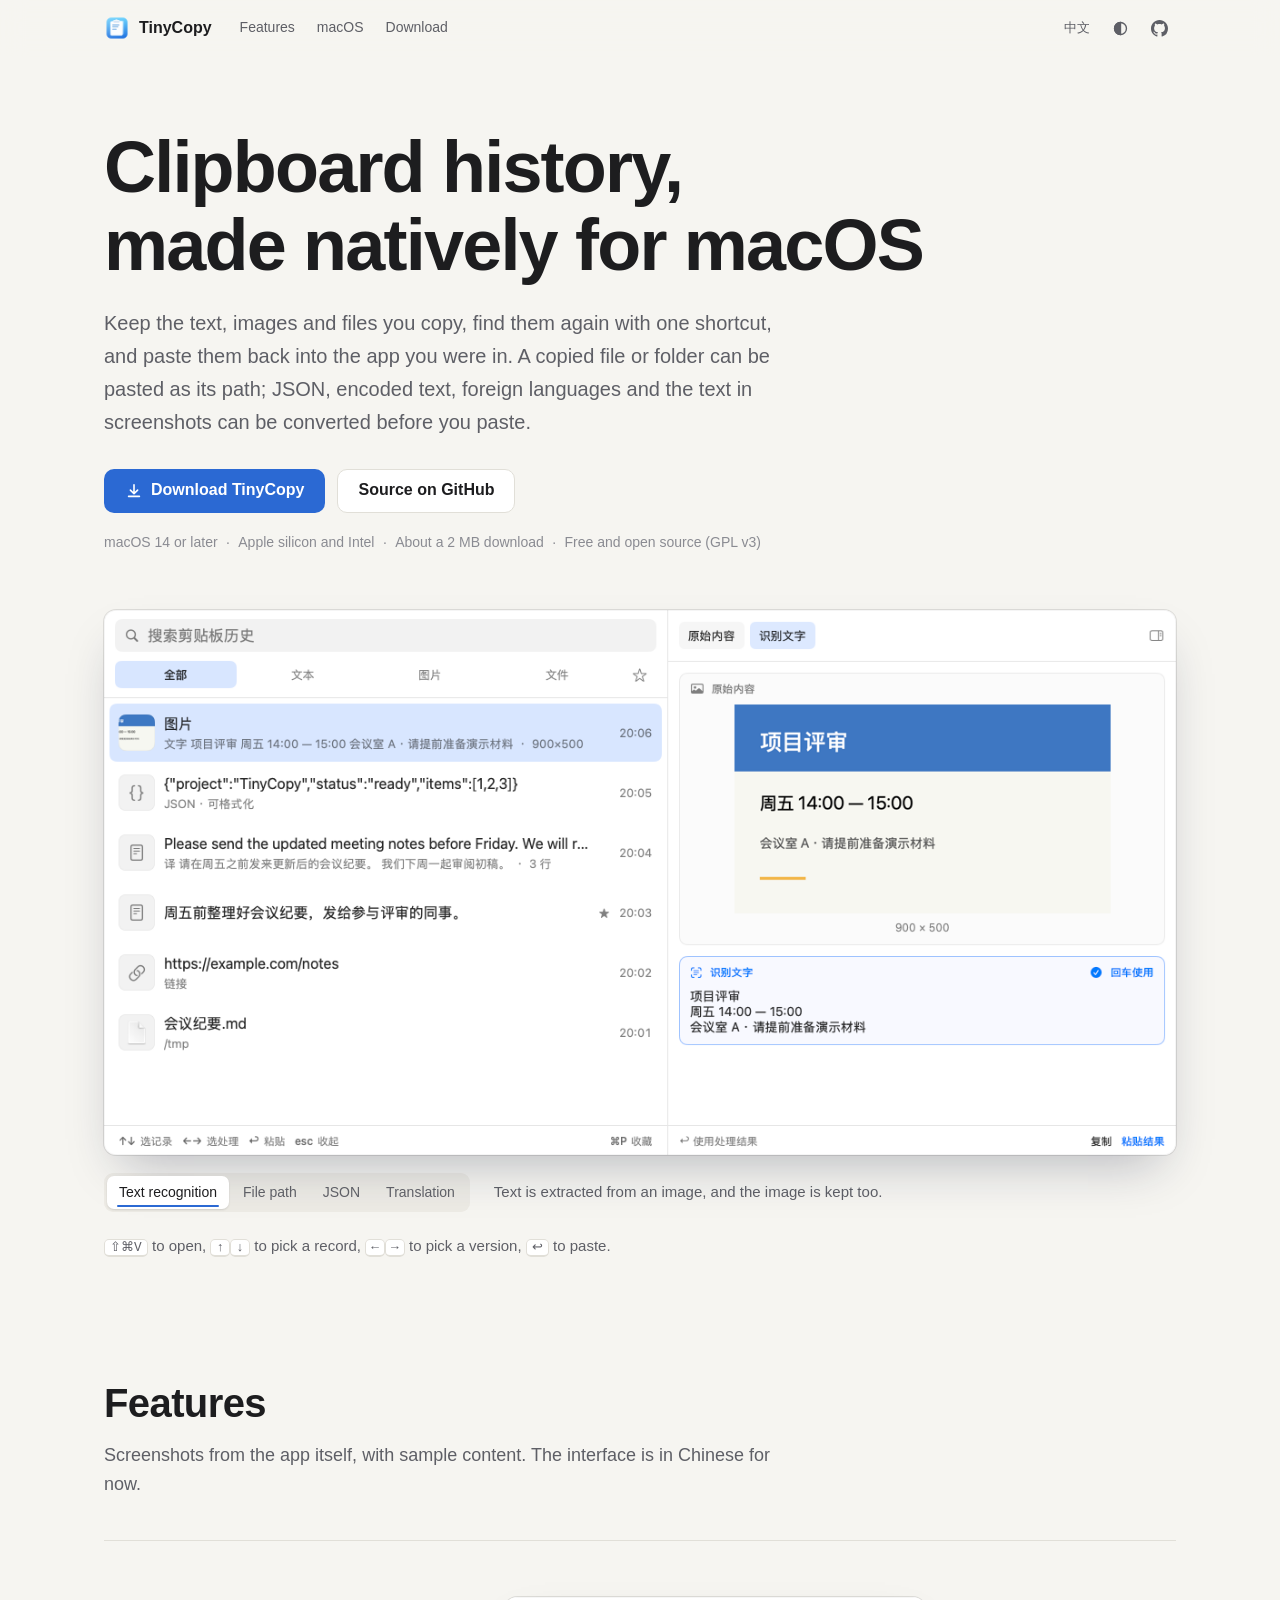
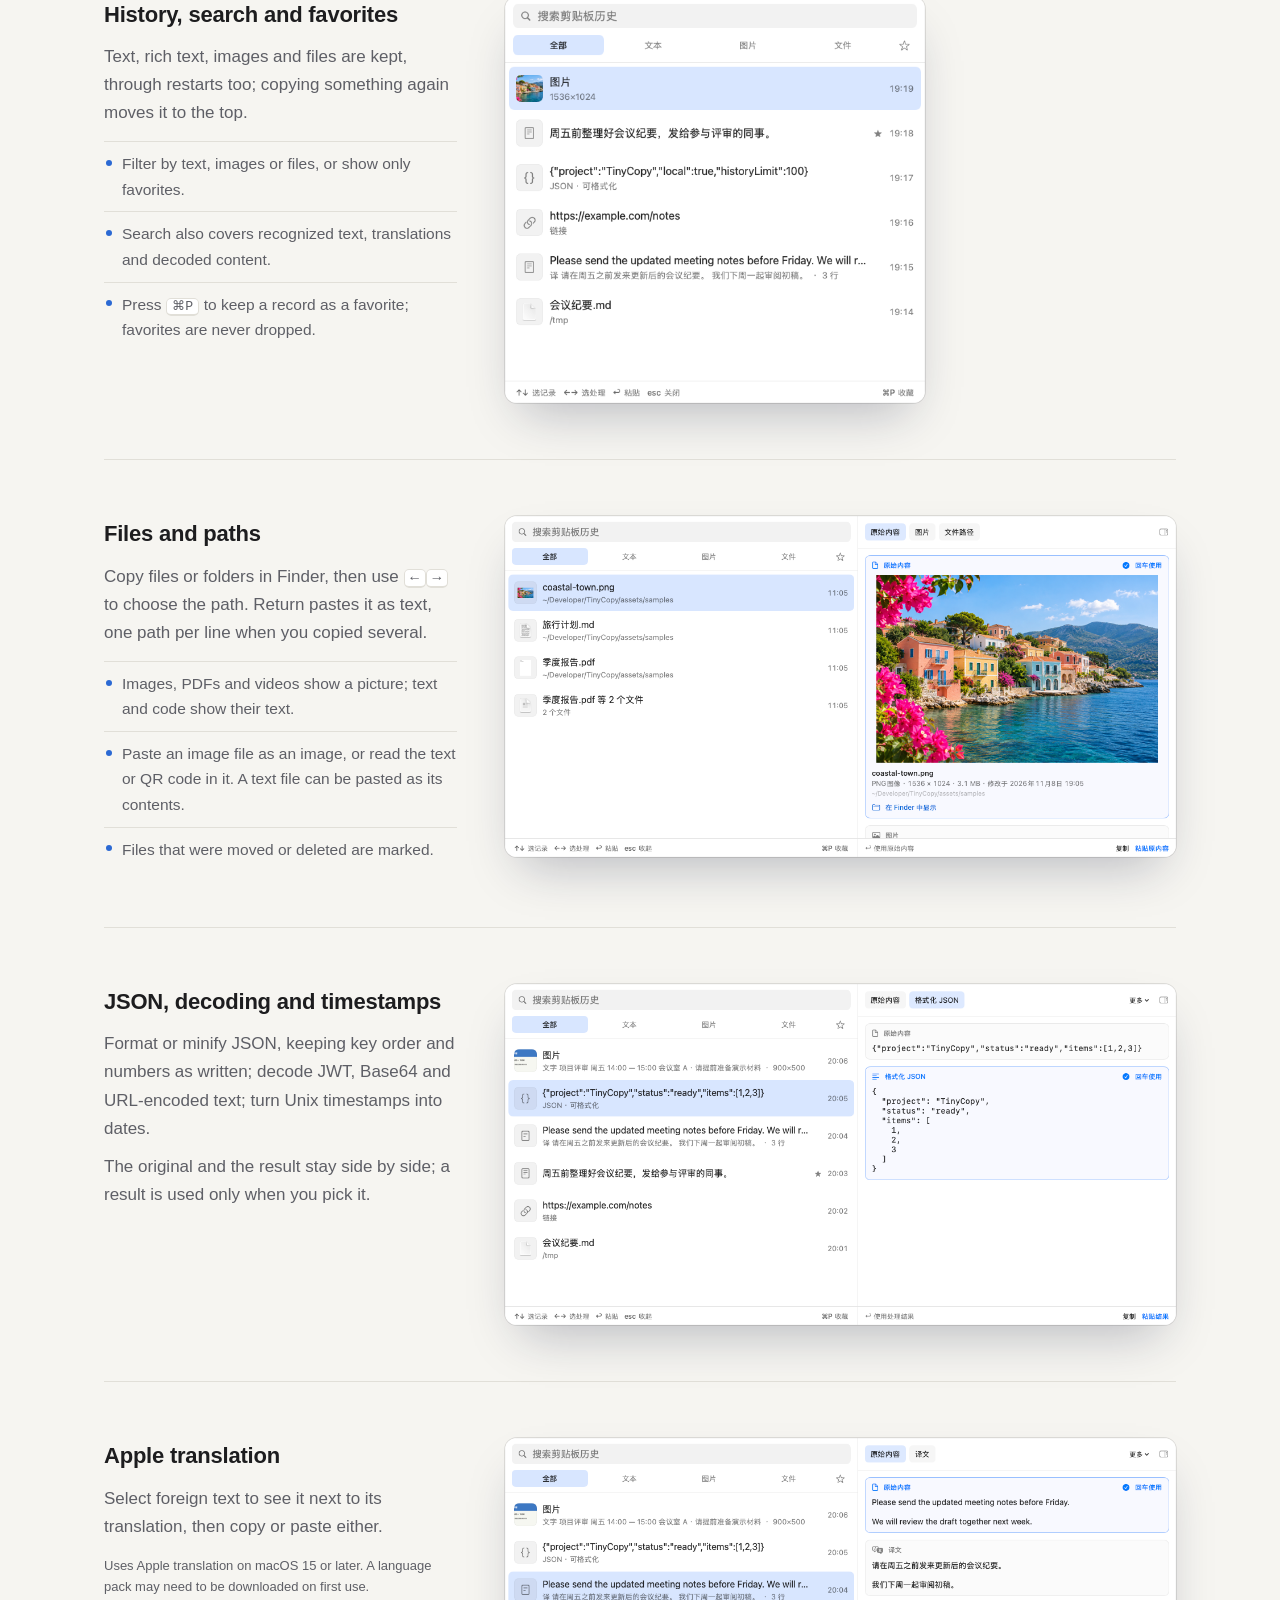
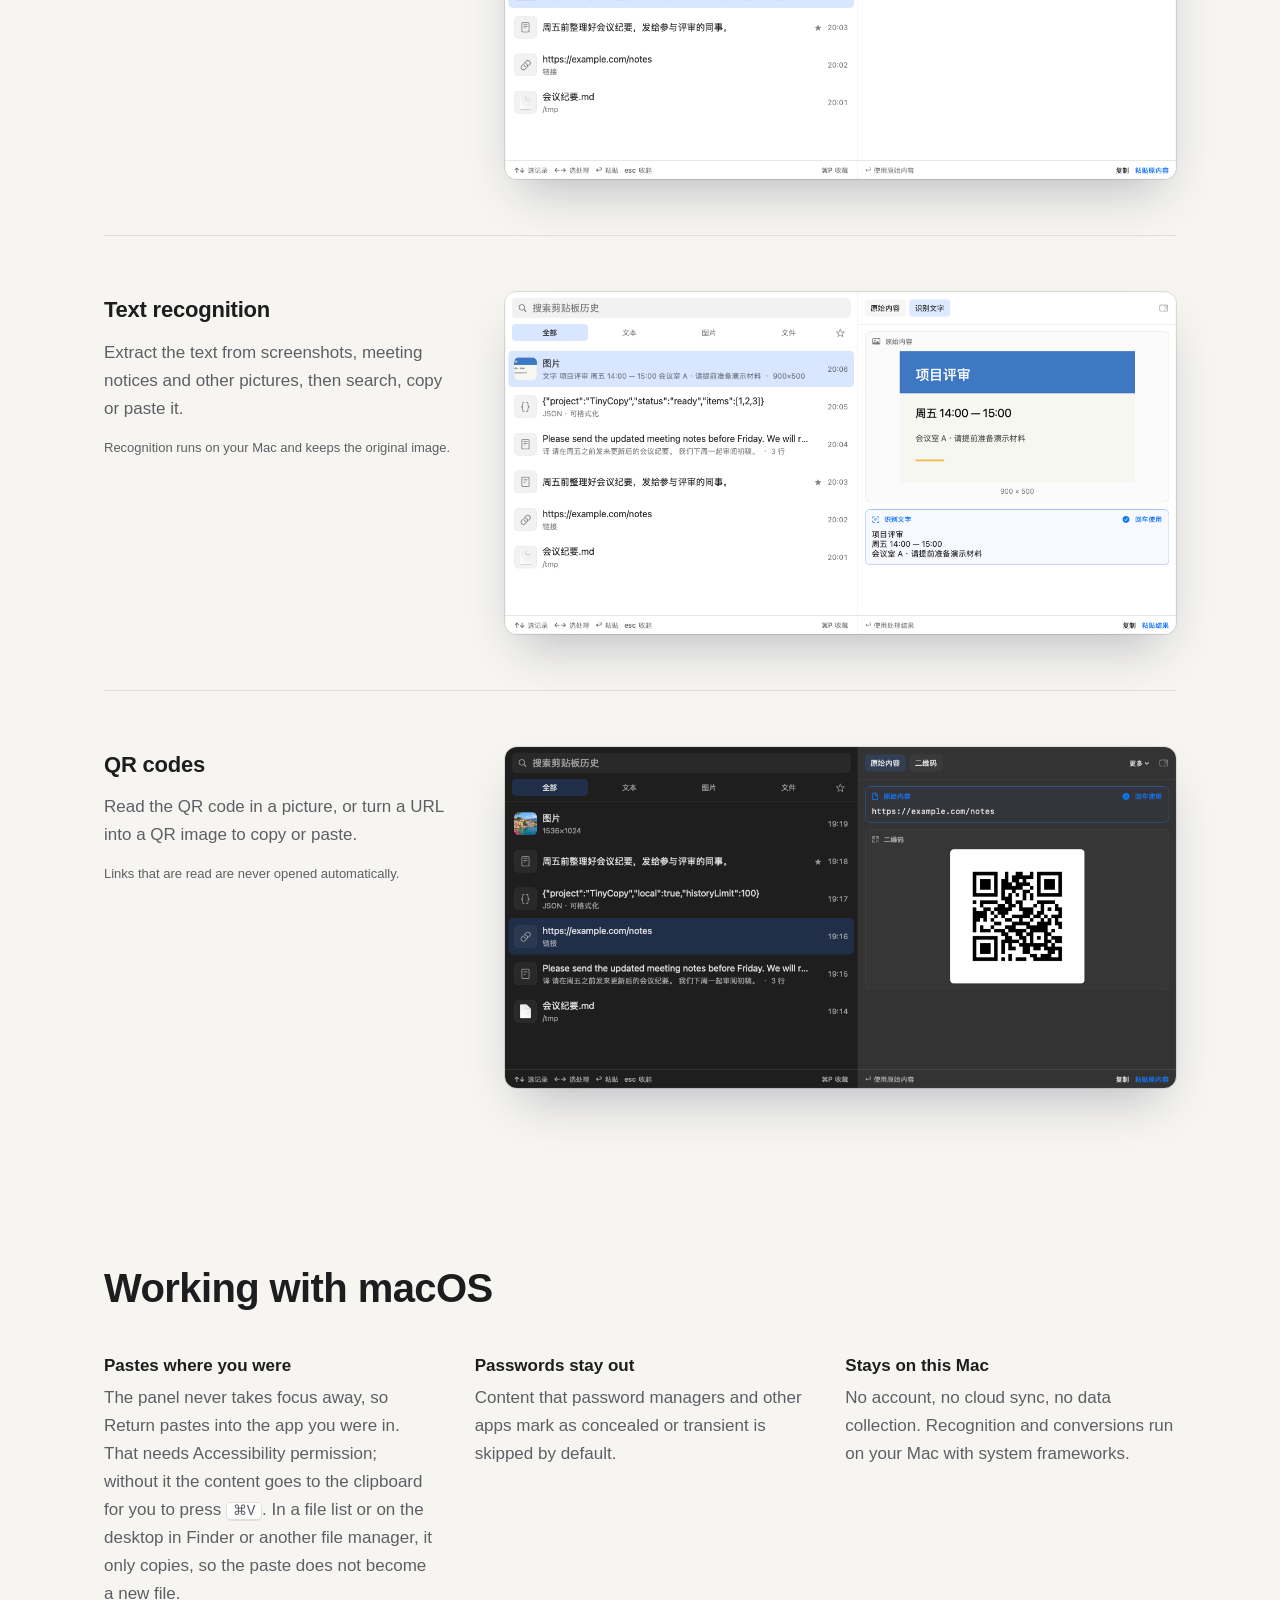
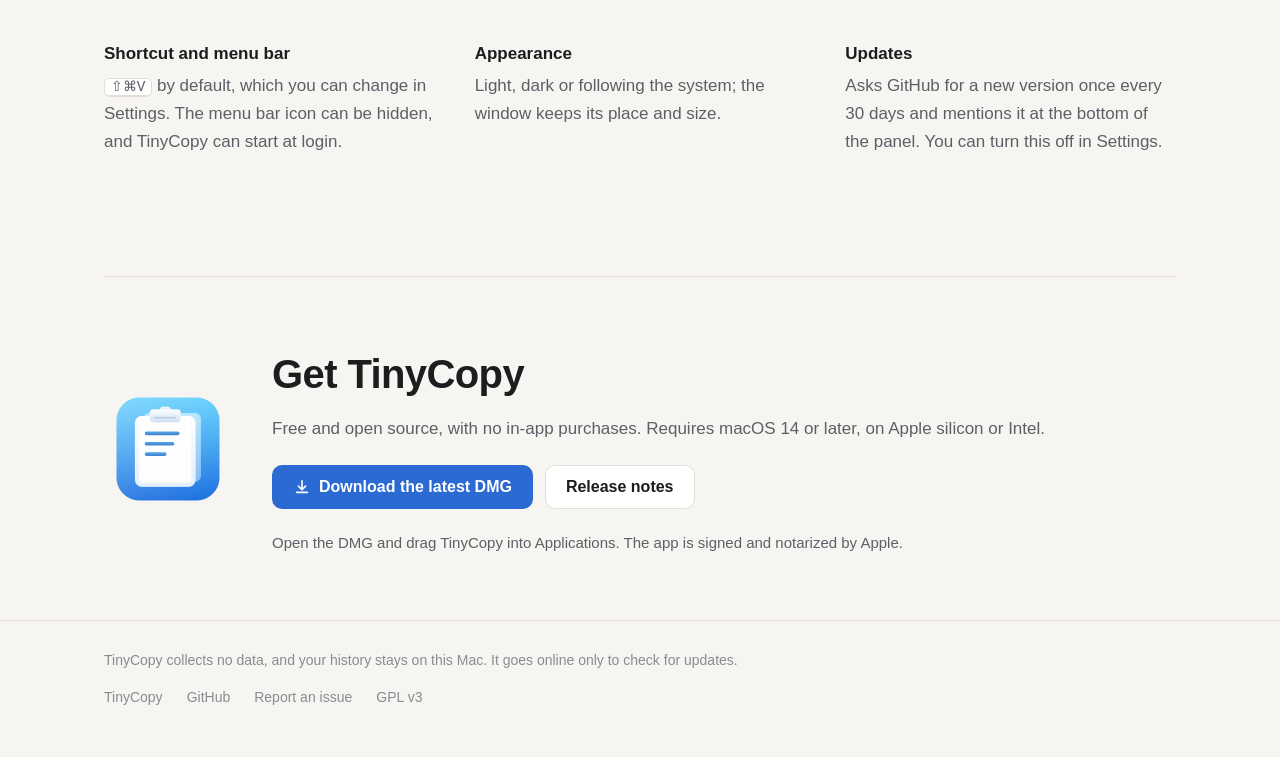
==== commit 83d44d94: "Update the introduction page" ====
--- a/index.html
+++ b/index.html
@@ -4,9 +4,9 @@
 <meta charset="utf-8">
 <meta name="viewport" content="width=device-width, initial-scale=1">
 <title>TinyCopy</title>
-<meta name="description" content="TinyCopy 是一个 macOS 原生的剪贴板历史工具：记录复制过的文字、图片和文件，搜索、预览后粘贴回原来的应用；内置 JSON、解码、翻译、图片文字识别和二维码。免费，开源。">
+<meta name="description" content="TinyCopy 是一个 macOS 原生的剪贴板历史工具：记录复制过的文字、图片和文件，搜索、预览后粘贴回原来的应用。复制的文件或文件夹可以只粘贴路径。内置 JSON、解码、翻译、图片文字识别和二维码。免费，开源。">
 <meta property="og:title" content="TinyCopy">
-<meta property="og:description" content="Clipboard history for macOS: keep copied text, images and files, search and preview them, and paste them back. JSON, decoding, translation, text recognition and QR codes built in. Free and open source.">
+<meta property="og:description" content="Clipboard history for macOS: keep copied text, images and files, search and preview them, and paste them back. A copied file or folder can be pasted as its path. JSON, decoding, translation, text recognition and QR codes built in. Free and open source.">
 <meta property="og:image" content="https://yanghanqing.github.io/tinycopy/img/og.png">
 <meta property="og:url" content="https://yanghanqing.github.io/tinycopy/">
 <meta property="og:type" content="website">
@@ -130,7 +130,8 @@
 .hero-nav { display: flex; align-items: center; justify-content: space-between; gap: 12px 24px; margin-top: 18px; flex-wrap: wrap-reverse; }
 .hero-nav .seg { margin: 0; }
 .hero-nav .cap { margin: 0; color: var(--muted); font-size: 15px; }
-@media (max-width: 700px) { .hero-nav { flex-direction: column-reverse; align-items: stretch; } .hero-nav .seg { display: flex; } .hero-nav .seg button { flex: 1; padding: 6px 6px; font-size: 13px; } }
+.hero-nav .cap { flex: 1 1 16em; min-width: 0; }
+@media (max-width: 700px) { .hero-nav { flex-direction: column-reverse; align-items: stretch; } .hero-nav .seg { display: flex; width: 100%; } .hero-nav .seg button { flex: 1 1 45%; padding: 6px 8px; font-size: 13px; } }
 .keys { margin: 22px 0 0; color: var(--muted); font-size: 15px; }
 
 /* Auto-advancing switchers: a progress line under the current control */
@@ -225,8 +226,8 @@
   <div class="wrap">
     <h1><span class="zh">为 macOS 原生打造的<br>剪贴板历史工具</span><span class="en">Clipboard history,<br>made natively for macOS</span></h1>
     <p class="lede">
-      <span class="zh">记录复制过的文字、图片和文件，按下快捷键即可找回，粘贴回原来的应用。JSON、编码文本、外语和截图里的文字，也能先处理再粘贴。</span>
-      <span class="en">Keep the text, images and files you copy, find them again with one shortcut, and paste them back into the app you were in. JSON, encoded text, foreign languages and the text in screenshots can be converted before you paste.</span>
+      <span class="zh">记录复制过的文字、图片和文件，按下快捷键即可找回，粘贴回原来的应用。复制的文件或文件夹可以只粘贴路径；JSON、编码文本、外语和截图里的文字，也能先处理再粘贴。</span>
+      <span class="en">Keep the text, images and files you copy, find them again with one shortcut, and paste them back into the app you were in. A copied file or folder can be pasted as its path; JSON, encoded text, foreign languages and the text in screenshots can be converted before you paste.</span>
     </p>
     <div class="actions">
       <a class="btn primary" href="https://github.com/YangHanqing/tinycopy/releases/latest">
@@ -245,6 +246,10 @@
         <div class="slide on">
           <img class="only-light" src="img/hero-ocr-light.png" width="1180" height="600" alt="An image in the history, with the text recognized from it">
           <img class="only-dark" src="img/hero-ocr-dark.png" width="1180" height="600" alt="An image in the history, with the text recognized from it">
+        </div>
+        <div class="slide">
+          <img class="only-light" src="img/file-preview-light.png" width="1180" height="600" alt="Copied files, with the path of each one in the list" loading="lazy">
+          <img class="only-dark" src="img/file-preview-dark.png" width="1180" height="600" alt="Copied files, with the path of each one in the list" loading="lazy">
         </div>
         <div class="slide">
           <img class="only-light" src="img/hero-json-light.png" width="1180" height="600" alt="Copied JSON and its formatted version" loading="lazy">
@@ -258,10 +263,12 @@
       <figcaption class="hero-nav">
         <div class="seg" role="tablist" id="heroTabs" aria-label="Screens">
           <button type="button" role="tab" aria-selected="true"><span class="zh">图片识别</span><span class="en">Text recognition</span></button>
+          <button type="button" role="tab" aria-selected="false"><span class="zh">文件路径</span><span class="en">File path</span></button>
           <button type="button" role="tab" aria-selected="false">JSON</button>
           <button type="button" role="tab" aria-selected="false"><span class="zh">翻译</span><span class="en">Translation</span></button>
         </div>
         <p class="cap"><span class="zh">从图片中提取文字，原图和识别结果同时保留。</span><span class="en">Text is extracted from an image, and the image is kept too.</span></p>
+        <p class="cap" hidden><span class="zh">复制文件或文件夹后，按左右键选到路径，回车即可粘贴。</span><span class="en">Copy a file or folder, choose its path with the arrow keys, and Return pastes it.</span></p>
         <p class="cap" hidden><span class="zh">原文和格式化结果并排显示，选中哪份就粘贴哪份。</span><span class="en">The original and the formatted JSON side by side: paste whichever you pick.</span></p>
         <p class="cap" hidden><span class="zh">外语正文自动翻译，按左右键选择原文或译文。</span><span class="en">Foreign text is translated; ← and → choose the original or the translation.</span></p>
       </figcaption>
@@ -293,13 +300,17 @@
 
     <div class="feat">
       <div>
-        <h3><span class="zh">文件预览</span><span class="en">File preview</span></h3>
-        <p><span class="zh">复制的文件直接显示内容：图片、PDF、视频显示画面，文本和代码显示文字。</span><span class="en">Copied files show what is inside: images, PDFs and videos show a picture, text and code show their text.</span></p>
-        <p><span class="zh">图片文件可以作为图片粘贴，文本文件可以直接粘贴其中的文字；文件被移动或删除时会标出。</span><span class="en">Paste an image file as an image, or a text file as its text. Files that were moved or deleted are marked.</span></p>
+        <h3><span class="zh">文件与路径</span><span class="en">Files and paths</span></h3>
+        <p><span class="zh">在 Finder 里复制文件或文件夹后，按 <kbd>←</kbd><kbd>→</kbd> 选到「文件路径」，回车就把路径作为文字粘贴。一次复制多个时，每个路径占一行。</span><span class="en">Copy files or folders in Finder, then use <kbd>←</kbd><kbd>→</kbd> to choose the path. Return pastes it as text, one path per line when you copied several.</span></p>
+        <ul class="points">
+          <li><span class="zh">图片、PDF 和视频显示画面，文本和代码显示文字。</span><span class="en">Images, PDFs and videos show a picture; text and code show their text.</span></li>
+          <li><span class="zh">图片文件可以粘贴成图片，也可以识别其中的文字或二维码；文本文件可以直接粘贴其中的文字。</span><span class="en">Paste an image file as an image, or read the text or QR code in it. A text file can be pasted as its contents.</span></li>
+          <li><span class="zh">文件被移动或删除时会标出。</span><span class="en">Files that were moved or deleted are marked.</span></li>
+        </ul>
       </div>
       <div class="shot">
-        <img class="only-light" src="img/file-preview-light.png" width="1180" height="600" alt="Preview of a copied image file" loading="lazy">
-        <img class="only-dark" src="img/file-preview-dark.png" width="1180" height="600" alt="Preview of a copied image file" loading="lazy">
+        <img class="only-light" src="img/file-preview-light.png" width="1180" height="600" alt="Copied files, with the path of each one in the list" loading="lazy">
+        <img class="only-dark" src="img/file-preview-dark.png" width="1180" height="600" alt="Copied files, with the path of each one in the list" loading="lazy">
       </div>
     </div>
 
@@ -357,7 +368,7 @@
     </div>
     <dl class="facts grid">
       <div><dt><span class="zh">粘贴回原来的应用</span><span class="en">Pastes where you were</span></dt>
-      <dd><span class="zh">面板不会抢走焦点，按回车即粘贴到之前的应用。需要“辅助功能”权限；未授权时内容放回剪贴板，再自行按 <kbd>⌘V</kbd>。</span><span class="en">The panel never takes focus away, so Return pastes into the app you were in. That needs Accessibility permission; without it the content goes to the clipboard for you to press <kbd>⌘V</kbd>.</span></dd></div>
+      <dd><span class="zh">面板不会抢走焦点，按回车即粘贴到之前的应用。需要“辅助功能”权限；未授权时内容放回剪贴板，再自行按 <kbd>⌘V</kbd>。焦点在 Finder 等文件管理器的文件列表或桌面上时，也只复制不粘贴，以免变成新建文件。</span><span class="en">The panel never takes focus away, so Return pastes into the app you were in. That needs Accessibility permission; without it the content goes to the clipboard for you to press <kbd>⌘V</kbd>. In a file list or on the desktop in Finder or another file manager, it only copies, so the paste does not become a new file.</span></dd></div>
       <div><dt><span class="zh">密码不会被记录</span><span class="en">Passwords stay out</span></dt>
       <dd><span class="zh">密码管理器等应用标记为保密或临时的内容默认不记录。</span><span class="en">Content that password managers and other apps mark as concealed or transient is skipped by default.</span></dd></div>
       <div><dt><span class="zh">只存在这台 Mac 上</span><span class="en">Stays on this Mac</span></dt>
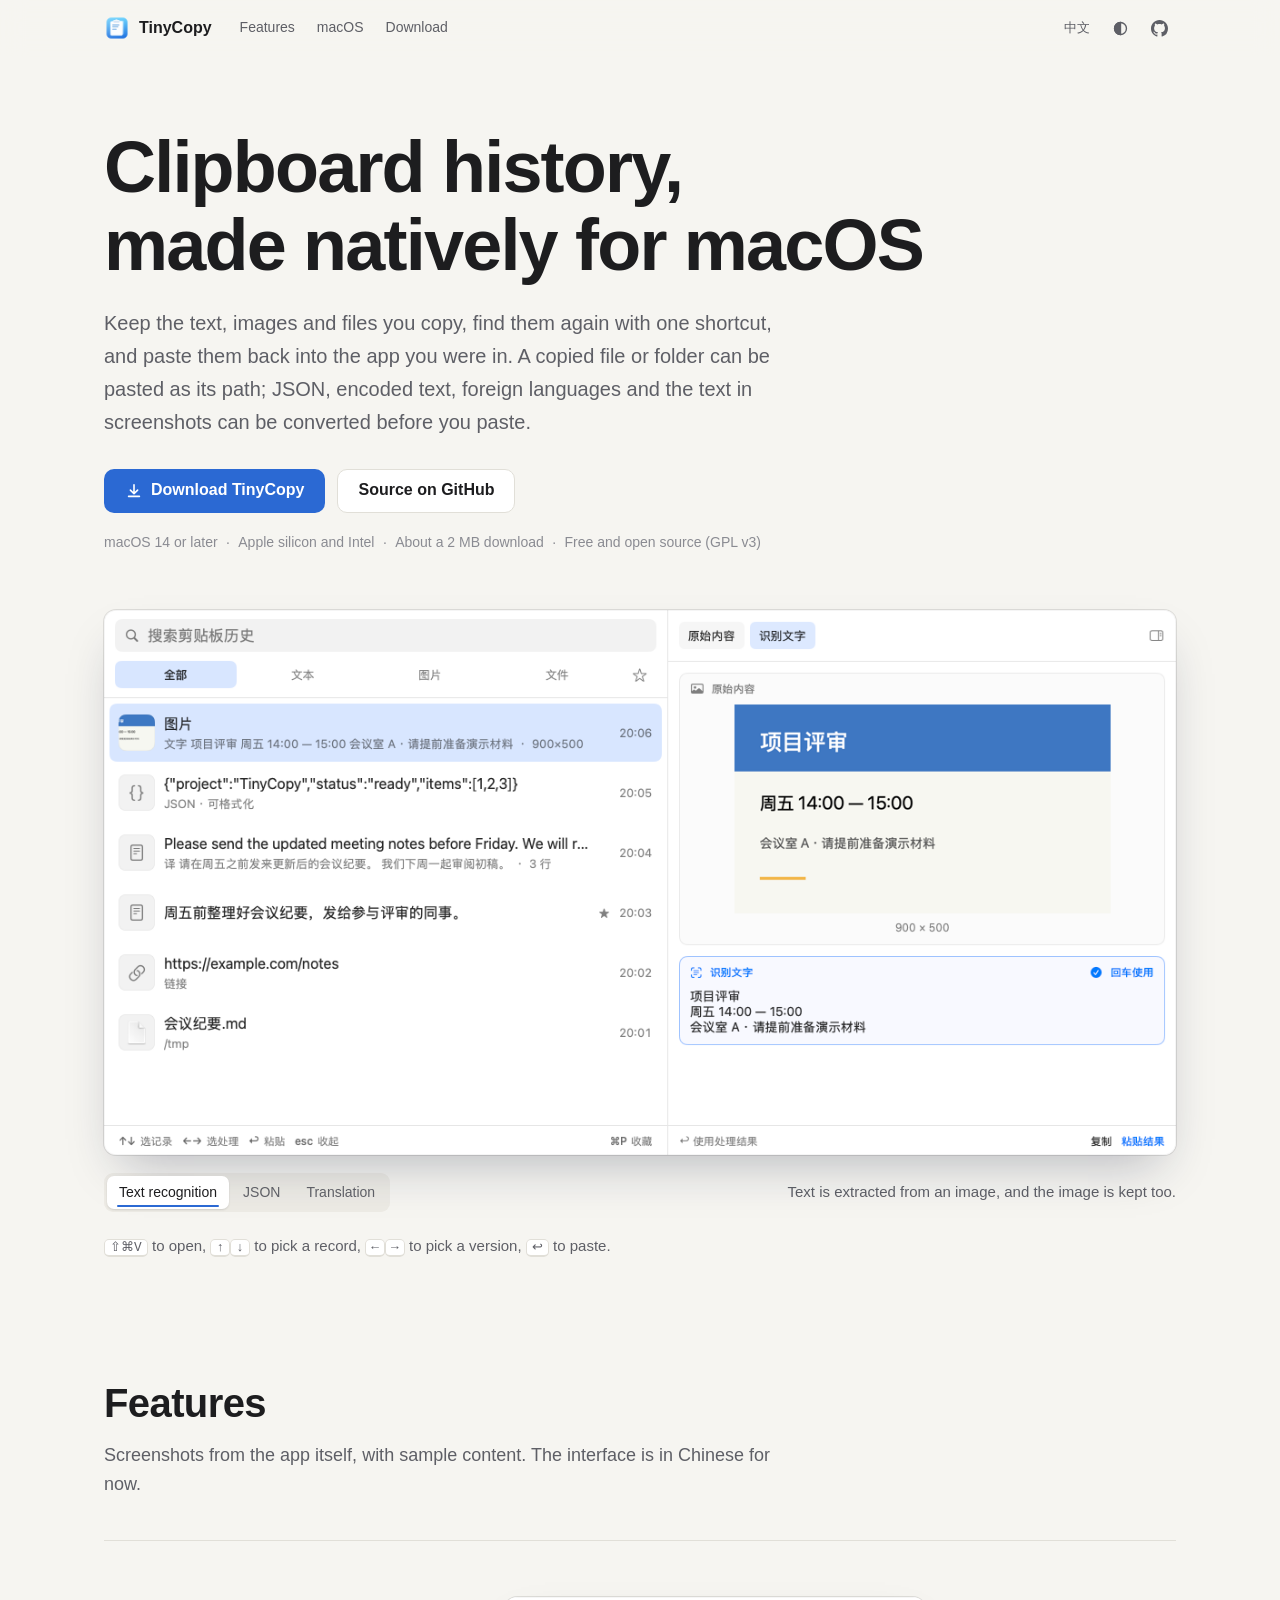
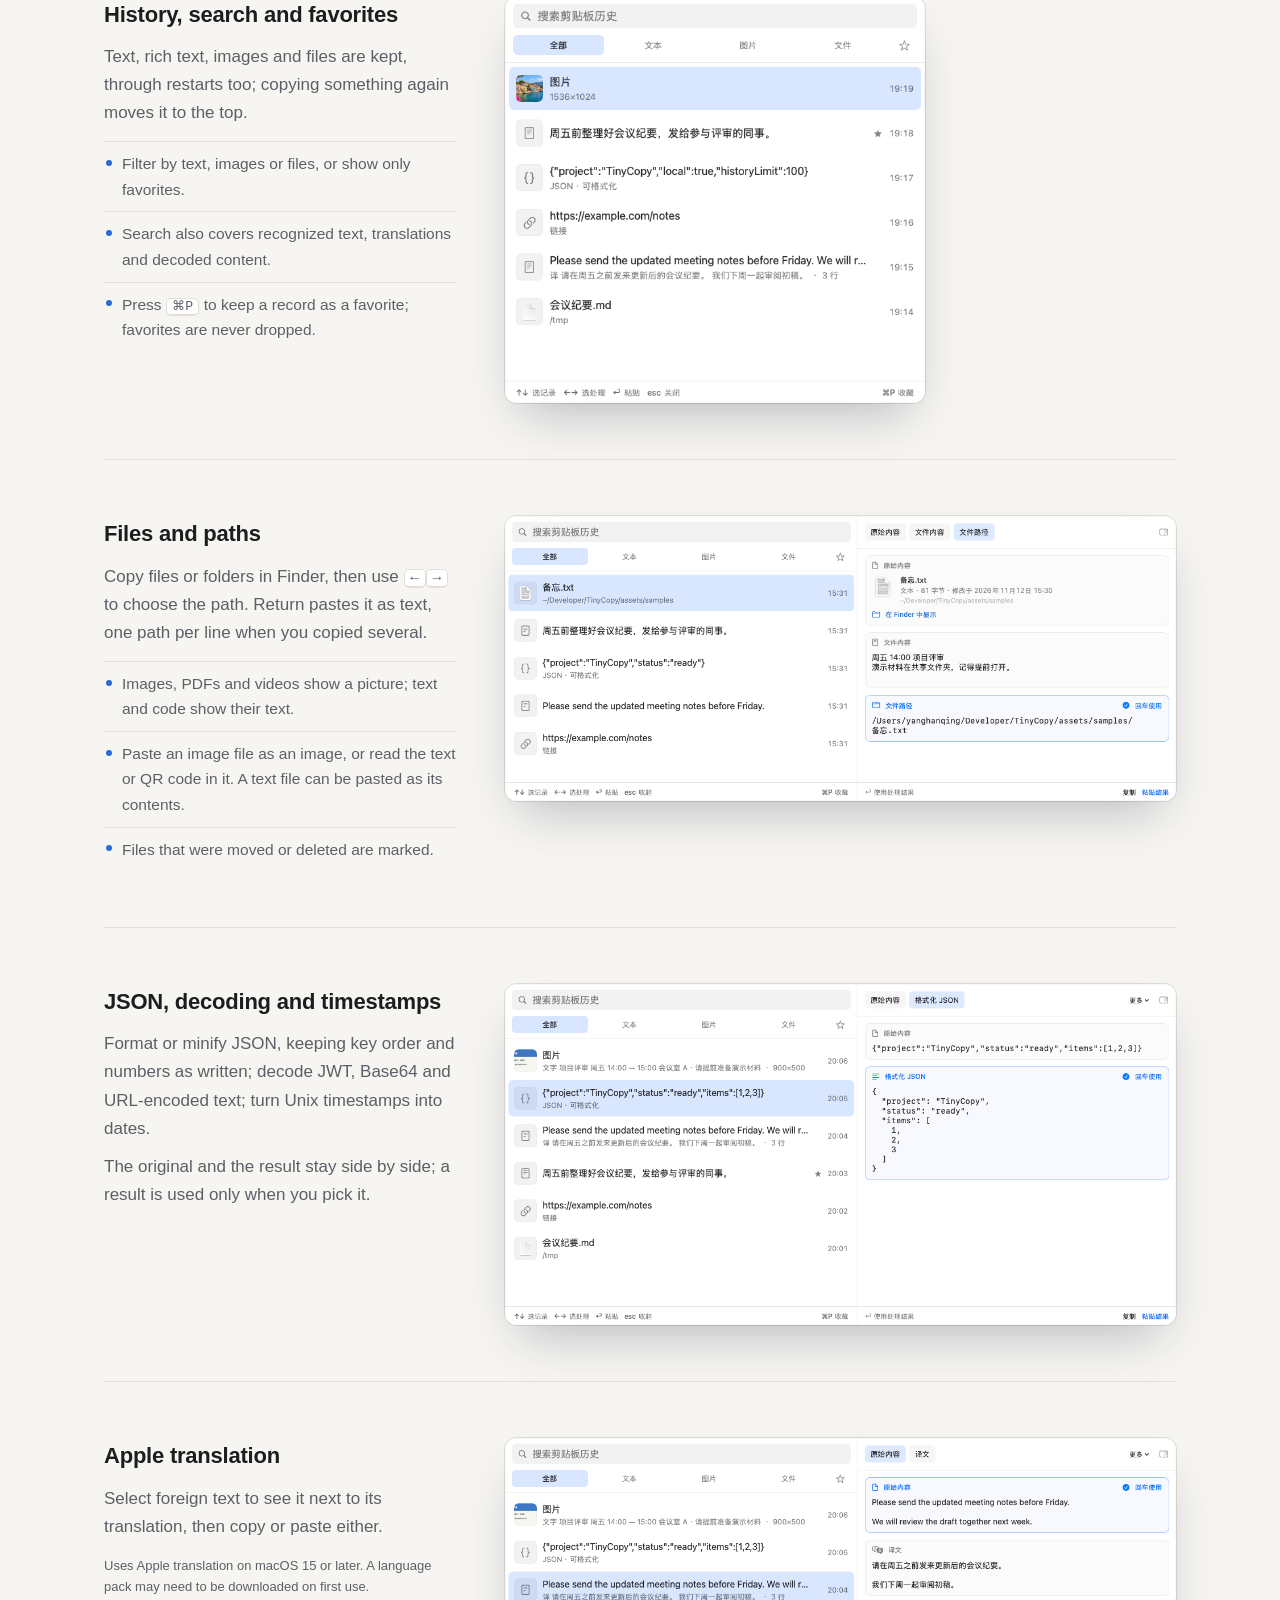
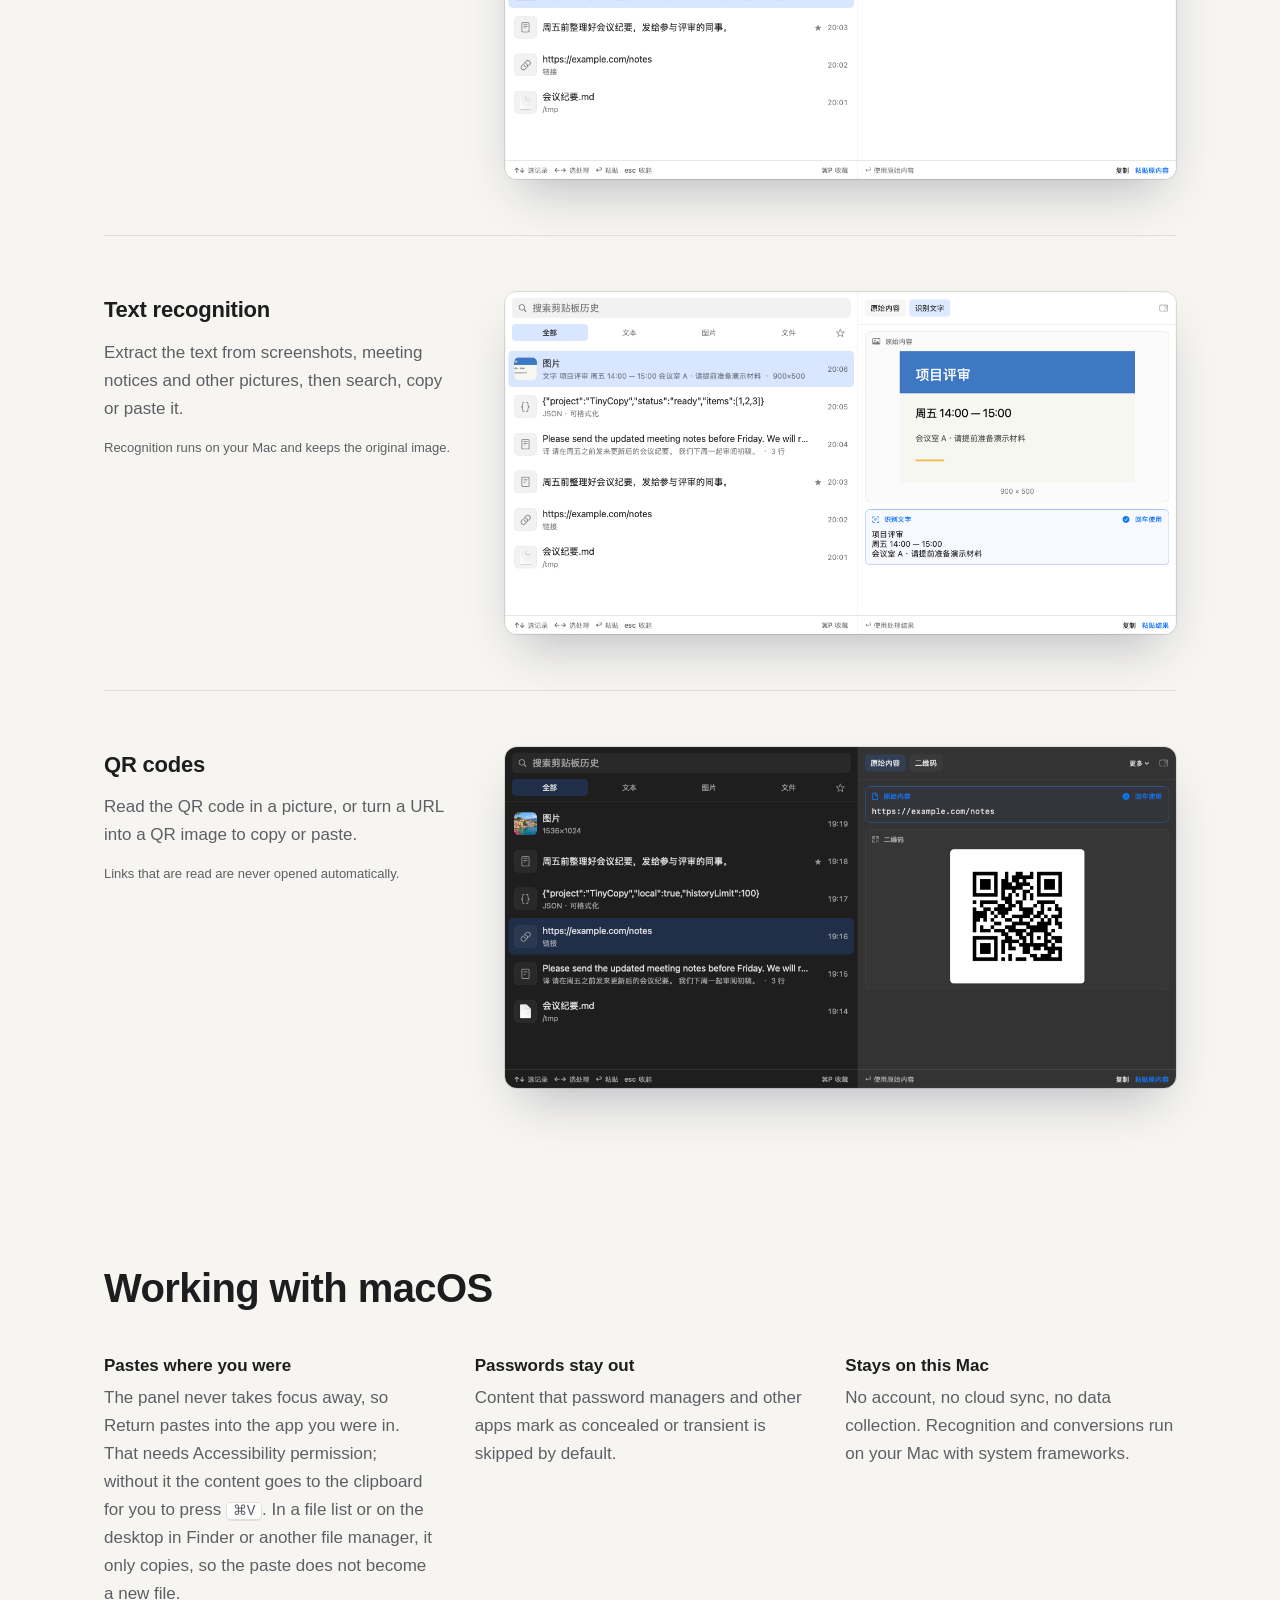
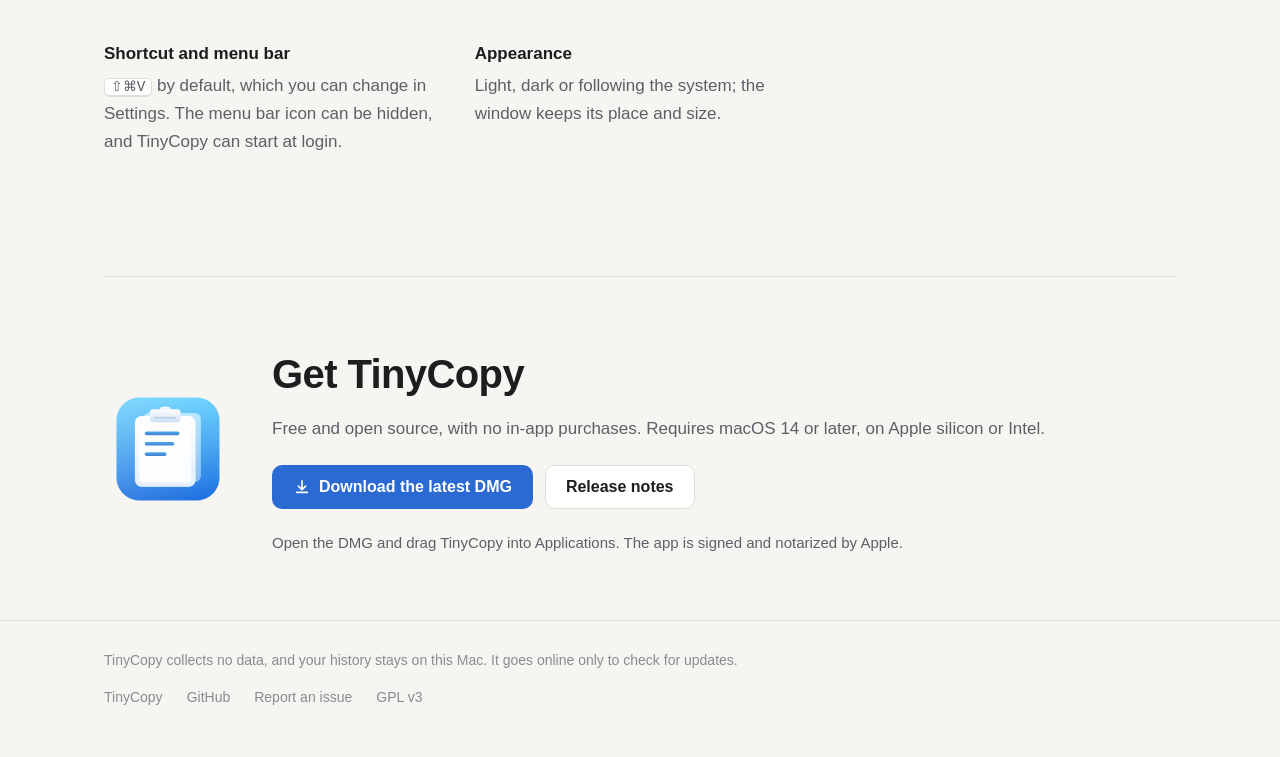
==== commit f3172cfa: "Update the introduction page" ====
--- a/index.html
+++ b/index.html
@@ -130,8 +130,7 @@
 .hero-nav { display: flex; align-items: center; justify-content: space-between; gap: 12px 24px; margin-top: 18px; flex-wrap: wrap-reverse; }
 .hero-nav .seg { margin: 0; }
 .hero-nav .cap { margin: 0; color: var(--muted); font-size: 15px; }
-.hero-nav .cap { flex: 1 1 16em; min-width: 0; }
-@media (max-width: 700px) { .hero-nav { flex-direction: column-reverse; align-items: stretch; } .hero-nav .seg { display: flex; width: 100%; } .hero-nav .seg button { flex: 1 1 45%; padding: 6px 8px; font-size: 13px; } }
+@media (max-width: 700px) { .hero-nav { flex-direction: column-reverse; align-items: stretch; } .hero-nav .seg { display: flex; } .hero-nav .seg button { flex: 1; padding: 6px 6px; font-size: 13px; } }
 .keys { margin: 22px 0 0; color: var(--muted); font-size: 15px; }
 
 /* Auto-advancing switchers: a progress line under the current control */
@@ -248,10 +247,6 @@
           <img class="only-dark" src="img/hero-ocr-dark.png" width="1180" height="600" alt="An image in the history, with the text recognized from it">
         </div>
         <div class="slide">
-          <img class="only-light" src="img/file-preview-light.png" width="1180" height="600" alt="Copied files, with the path of each one in the list" loading="lazy">
-          <img class="only-dark" src="img/file-preview-dark.png" width="1180" height="600" alt="Copied files, with the path of each one in the list" loading="lazy">
-        </div>
-        <div class="slide">
           <img class="only-light" src="img/hero-json-light.png" width="1180" height="600" alt="Copied JSON and its formatted version" loading="lazy">
           <img class="only-dark" src="img/hero-json-dark.png" width="1180" height="600" alt="Copied JSON and its formatted version" loading="lazy">
         </div>
@@ -263,12 +258,10 @@
       <figcaption class="hero-nav">
         <div class="seg" role="tablist" id="heroTabs" aria-label="Screens">
           <button type="button" role="tab" aria-selected="true"><span class="zh">图片识别</span><span class="en">Text recognition</span></button>
-          <button type="button" role="tab" aria-selected="false"><span class="zh">文件路径</span><span class="en">File path</span></button>
           <button type="button" role="tab" aria-selected="false">JSON</button>
           <button type="button" role="tab" aria-selected="false"><span class="zh">翻译</span><span class="en">Translation</span></button>
         </div>
         <p class="cap"><span class="zh">从图片中提取文字，原图和识别结果同时保留。</span><span class="en">Text is extracted from an image, and the image is kept too.</span></p>
-        <p class="cap" hidden><span class="zh">复制文件或文件夹后，按左右键选到路径，回车即可粘贴。</span><span class="en">Copy a file or folder, choose its path with the arrow keys, and Return pastes it.</span></p>
         <p class="cap" hidden><span class="zh">原文和格式化结果并排显示，选中哪份就粘贴哪份。</span><span class="en">The original and the formatted JSON side by side: paste whichever you pick.</span></p>
         <p class="cap" hidden><span class="zh">外语正文自动翻译，按左右键选择原文或译文。</span><span class="en">Foreign text is translated; ← and → choose the original or the translation.</span></p>
       </figcaption>
@@ -309,8 +302,8 @@
         </ul>
       </div>
       <div class="shot">
-        <img class="only-light" src="img/file-preview-light.png" width="1180" height="600" alt="Copied files, with the path of each one in the list" loading="lazy">
-        <img class="only-dark" src="img/file-preview-dark.png" width="1180" height="600" alt="Copied files, with the path of each one in the list" loading="lazy">
+        <img class="only-light" src="img/file-preview-light.png" width="1180" height="500" alt="A copied text file, with its path selected for pasting" loading="lazy">
+        <img class="only-dark" src="img/file-preview-dark.png" width="1180" height="500" alt="A copied text file, with its path selected for pasting" loading="lazy">
       </div>
     </div>
 
@@ -377,8 +370,6 @@
       <dd><span class="zh">默认 <kbd>⇧⌘V</kbd> 打开，可以在设置中更换；菜单栏图标可以隐藏，也可以登录时自动启动。</span><span class="en"><kbd>⇧⌘V</kbd> by default, which you can change in Settings. The menu bar icon can be hidden, and TinyCopy can start at login.</span></dd></div>
       <div><dt><span class="zh">外观</span><span class="en">Appearance</span></dt>
       <dd><span class="zh">浅色、深色或跟随系统；窗口位置与大小会被记住。</span><span class="en">Light, dark or following the system; the window keeps its place and size.</span></dd></div>
-      <div><dt><span class="zh">检查更新</span><span class="en">Updates</span></dt>
-      <dd><span class="zh">每 30 天向 GitHub 查询一次新版本，有新版本时在面板底部提示，可以在设置中关闭。</span><span class="en">Asks GitHub for a new version once every 30 days and mentions it at the bottom of the panel. You can turn this off in Settings.</span></dd></div>
     </dl>
   </div>
 </section>
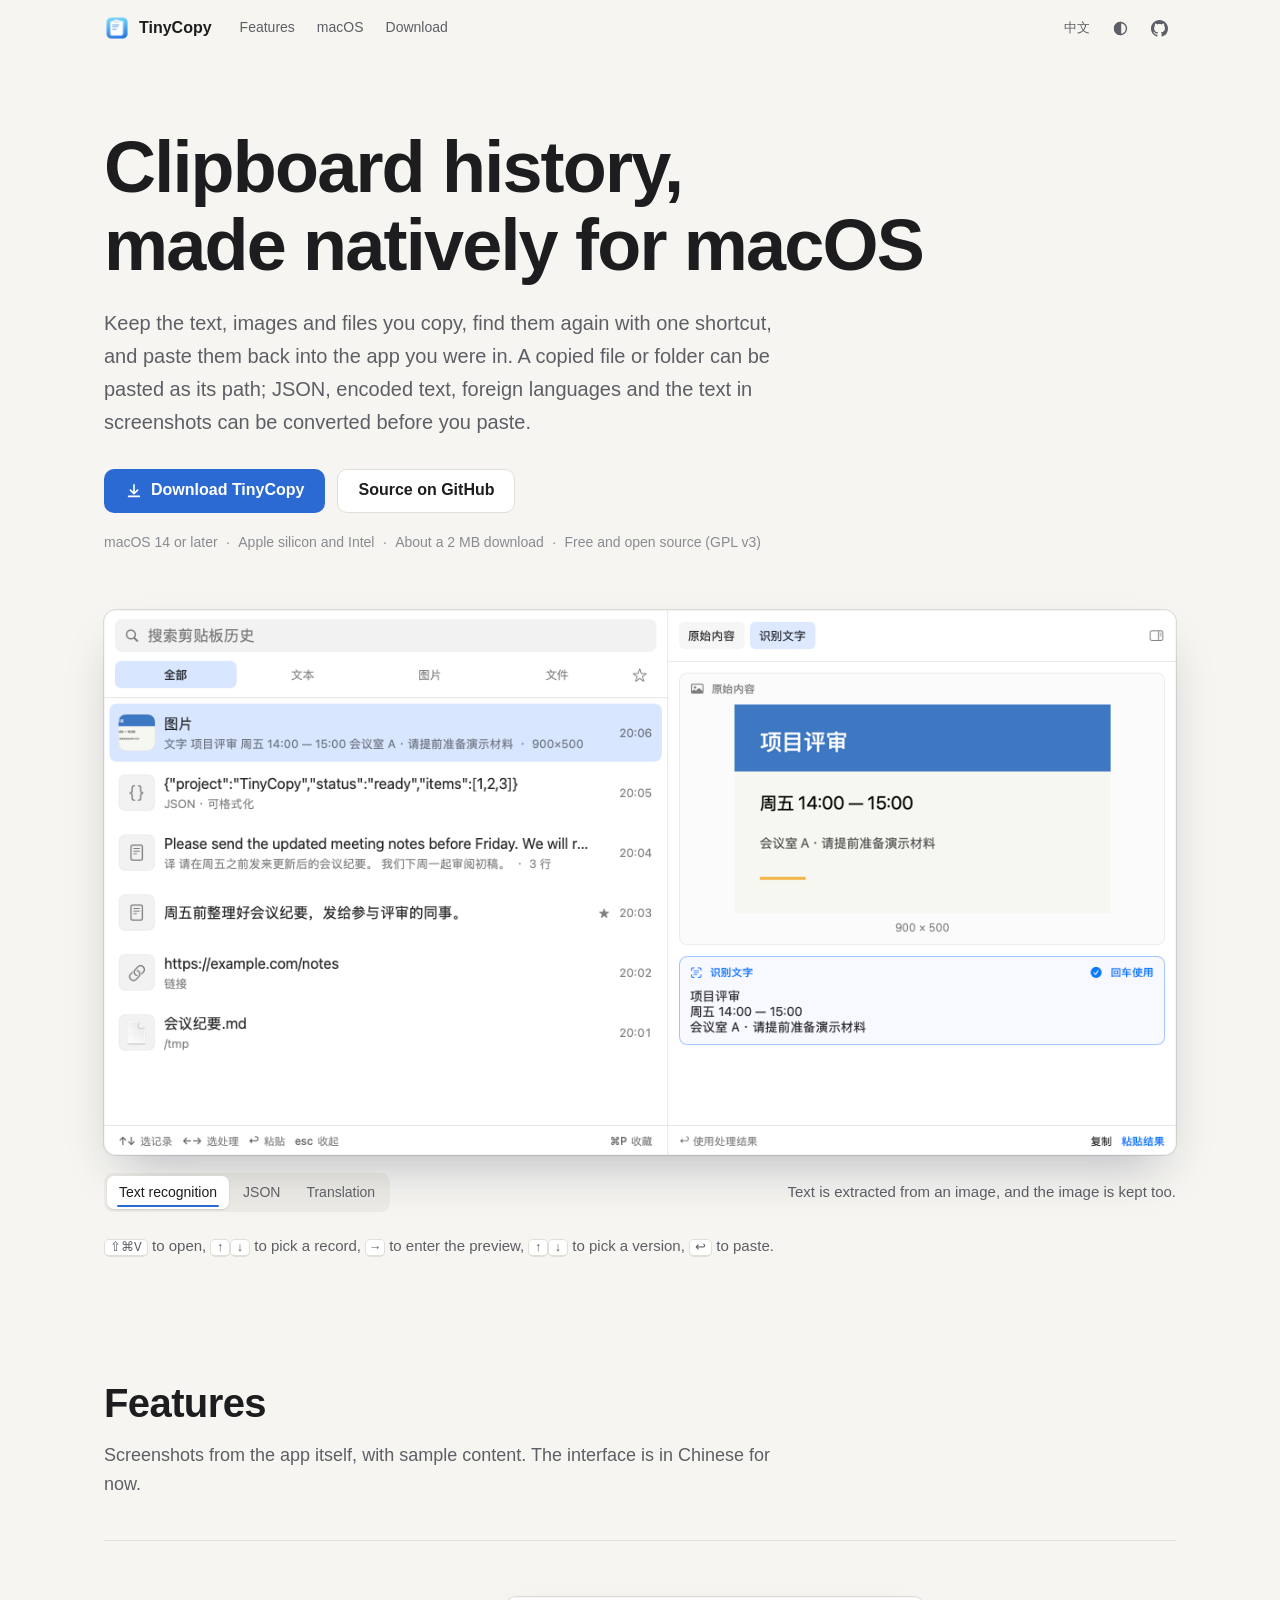
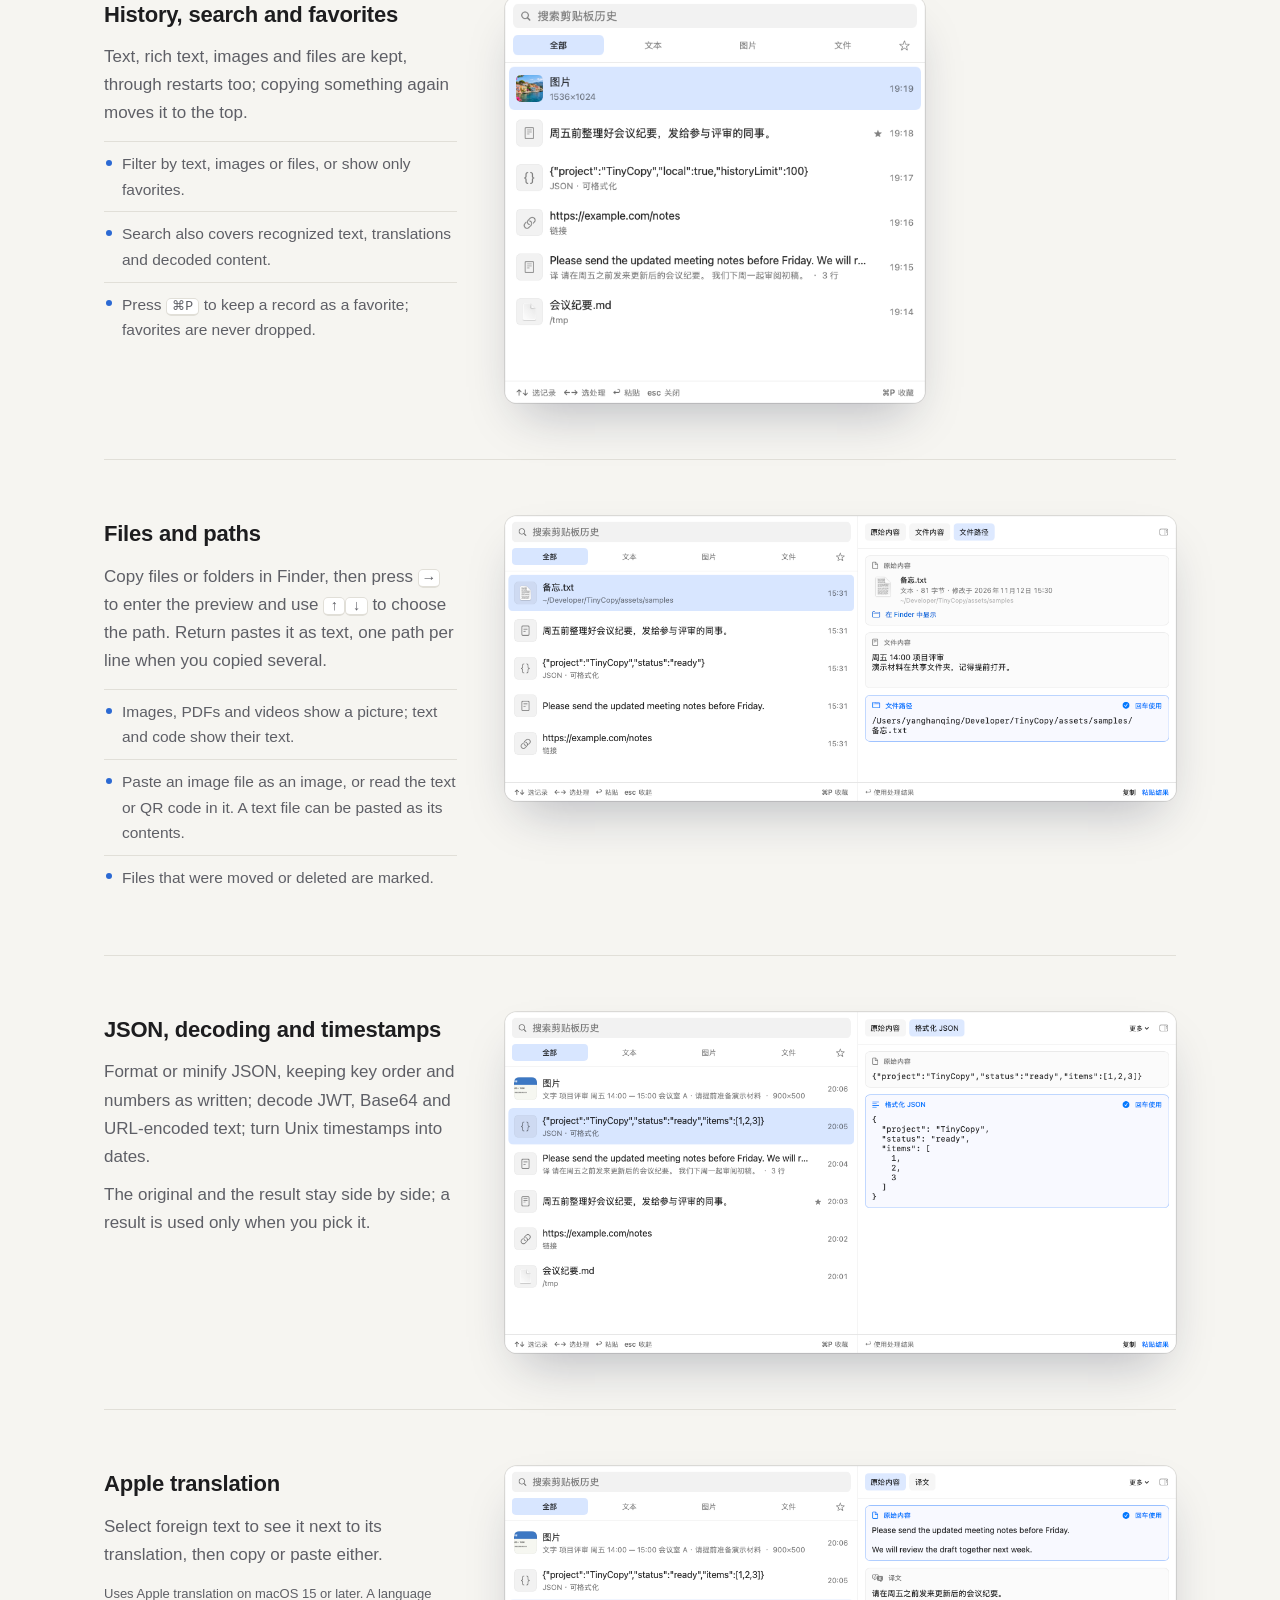
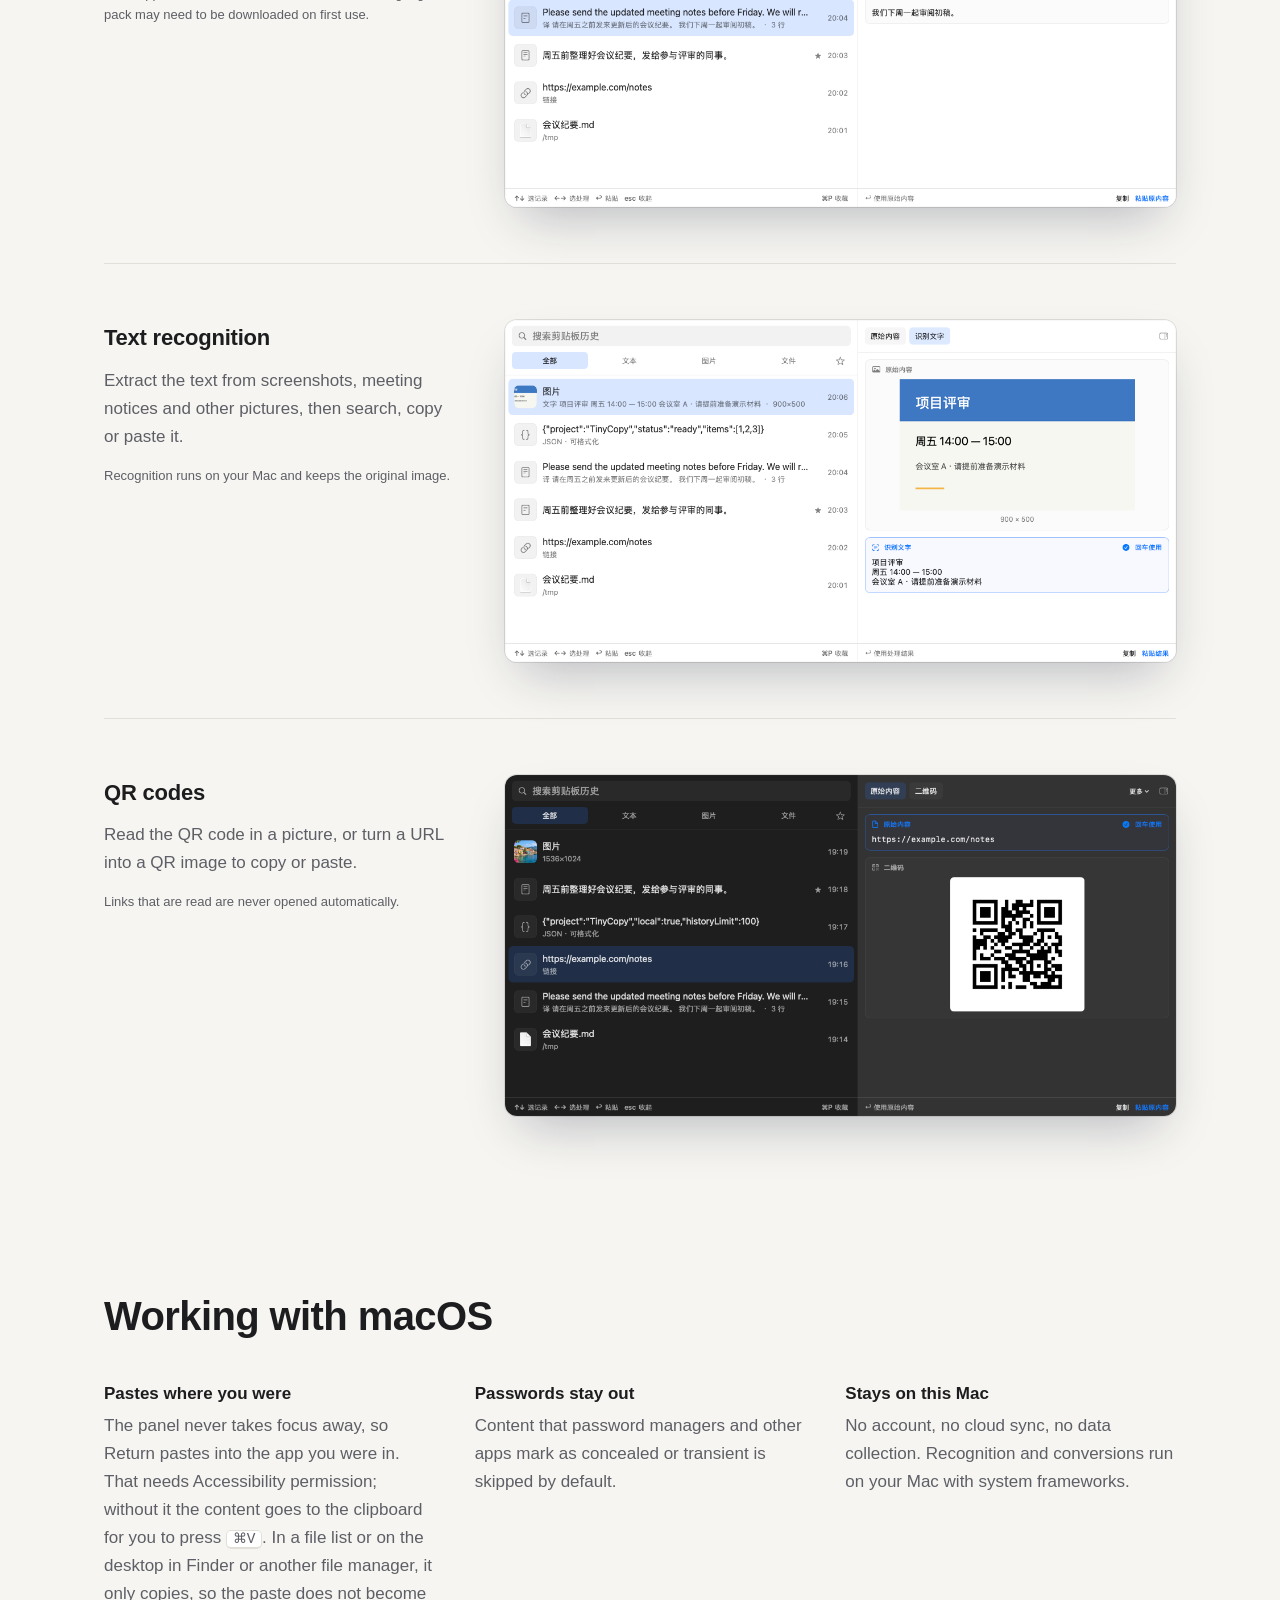
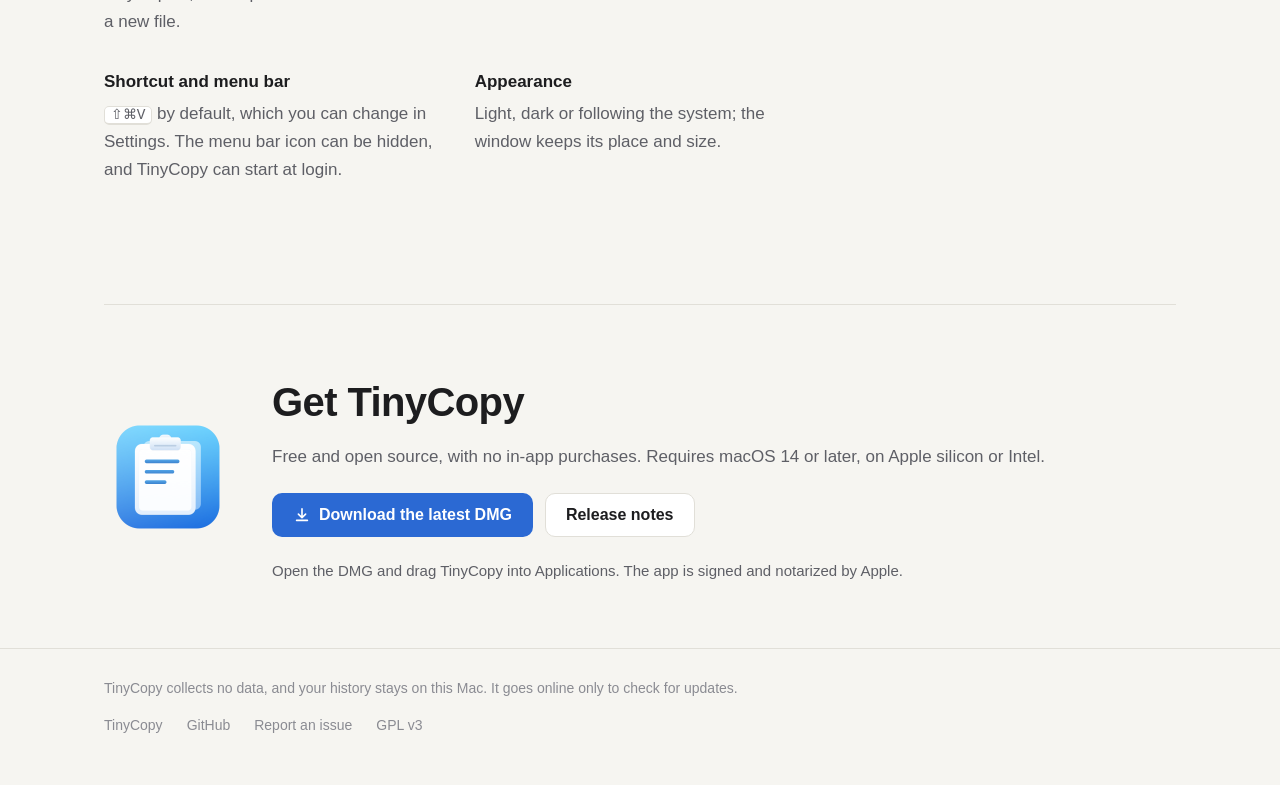
==== commit 66e631c7: "Document preview keyboard navigation" ====
--- a/index.html
+++ b/index.html
@@ -263,10 +263,10 @@
         </div>
         <p class="cap"><span class="zh">从图片中提取文字，原图和识别结果同时保留。</span><span class="en">Text is extracted from an image, and the image is kept too.</span></p>
         <p class="cap" hidden><span class="zh">原文和格式化结果并排显示，选中哪份就粘贴哪份。</span><span class="en">The original and the formatted JSON side by side: paste whichever you pick.</span></p>
-        <p class="cap" hidden><span class="zh">外语正文自动翻译，按左右键选择原文或译文。</span><span class="en">Foreign text is translated; ← and → choose the original or the translation.</span></p>
+        <p class="cap" hidden><span class="zh">外语正文自动翻译。在预览中用上下键选择原文或译文。</span><span class="en">Foreign text is translated automatically. In the preview, use Up and Down to choose the original or the translation.</span></p>
       </figcaption>
     </figure>
-    <p class="keys"><kbd>⇧⌘V</kbd> <span class="zh">打开，<kbd>↑</kbd><kbd>↓</kbd> 选记录，<kbd>←</kbd><kbd>→</kbd> 选内容，<kbd>↩</kbd> 粘贴。</span><span class="en">to open, <kbd>↑</kbd><kbd>↓</kbd> to pick a record, <kbd>←</kbd><kbd>→</kbd> to pick a version, <kbd>↩</kbd> to paste.</span></p>
+    <p class="keys"><kbd>⇧⌘V</kbd> <span class="zh">打开，<kbd>↑</kbd><kbd>↓</kbd> 选记录，<kbd>→</kbd> 进入预览，再按 <kbd>↑</kbd><kbd>↓</kbd> 选内容，<kbd>↩</kbd> 粘贴。</span><span class="en">to open, <kbd>↑</kbd><kbd>↓</kbd> to pick a record, <kbd>→</kbd> to enter the preview, <kbd>↑</kbd><kbd>↓</kbd> to pick a version, <kbd>↩</kbd> to paste.</span></p>
   </div>
 </div>
 
@@ -294,7 +294,7 @@
     <div class="feat">
       <div>
         <h3><span class="zh">文件与路径</span><span class="en">Files and paths</span></h3>
-        <p><span class="zh">在 Finder 里复制文件或文件夹后，按 <kbd>←</kbd><kbd>→</kbd> 选到「文件路径」，回车就把路径作为文字粘贴。一次复制多个时，每个路径占一行。</span><span class="en">Copy files or folders in Finder, then use <kbd>←</kbd><kbd>→</kbd> to choose the path. Return pastes it as text, one path per line when you copied several.</span></p>
+        <p><span class="zh">在 Finder 里复制文件或文件夹后，按 <kbd>→</kbd> 进入预览，再用 <kbd>↑</kbd><kbd>↓</kbd> 选到「文件路径」，回车就把路径作为文字粘贴。一次复制多个时，每个路径占一行。</span><span class="en">Copy files or folders in Finder, then press <kbd>→</kbd> to enter the preview and use <kbd>↑</kbd><kbd>↓</kbd> to choose the path. Return pastes it as text, one path per line when you copied several.</span></p>
         <ul class="points">
           <li><span class="zh">图片、PDF 和视频显示画面，文本和代码显示文字。</span><span class="en">Images, PDFs and videos show a picture; text and code show their text.</span></li>
           <li><span class="zh">图片文件可以粘贴成图片，也可以识别其中的文字或二维码；文本文件可以直接粘贴其中的文字。</span><span class="en">Paste an image file as an image, or read the text or QR code in it. A text file can be pasted as its contents.</span></li>
